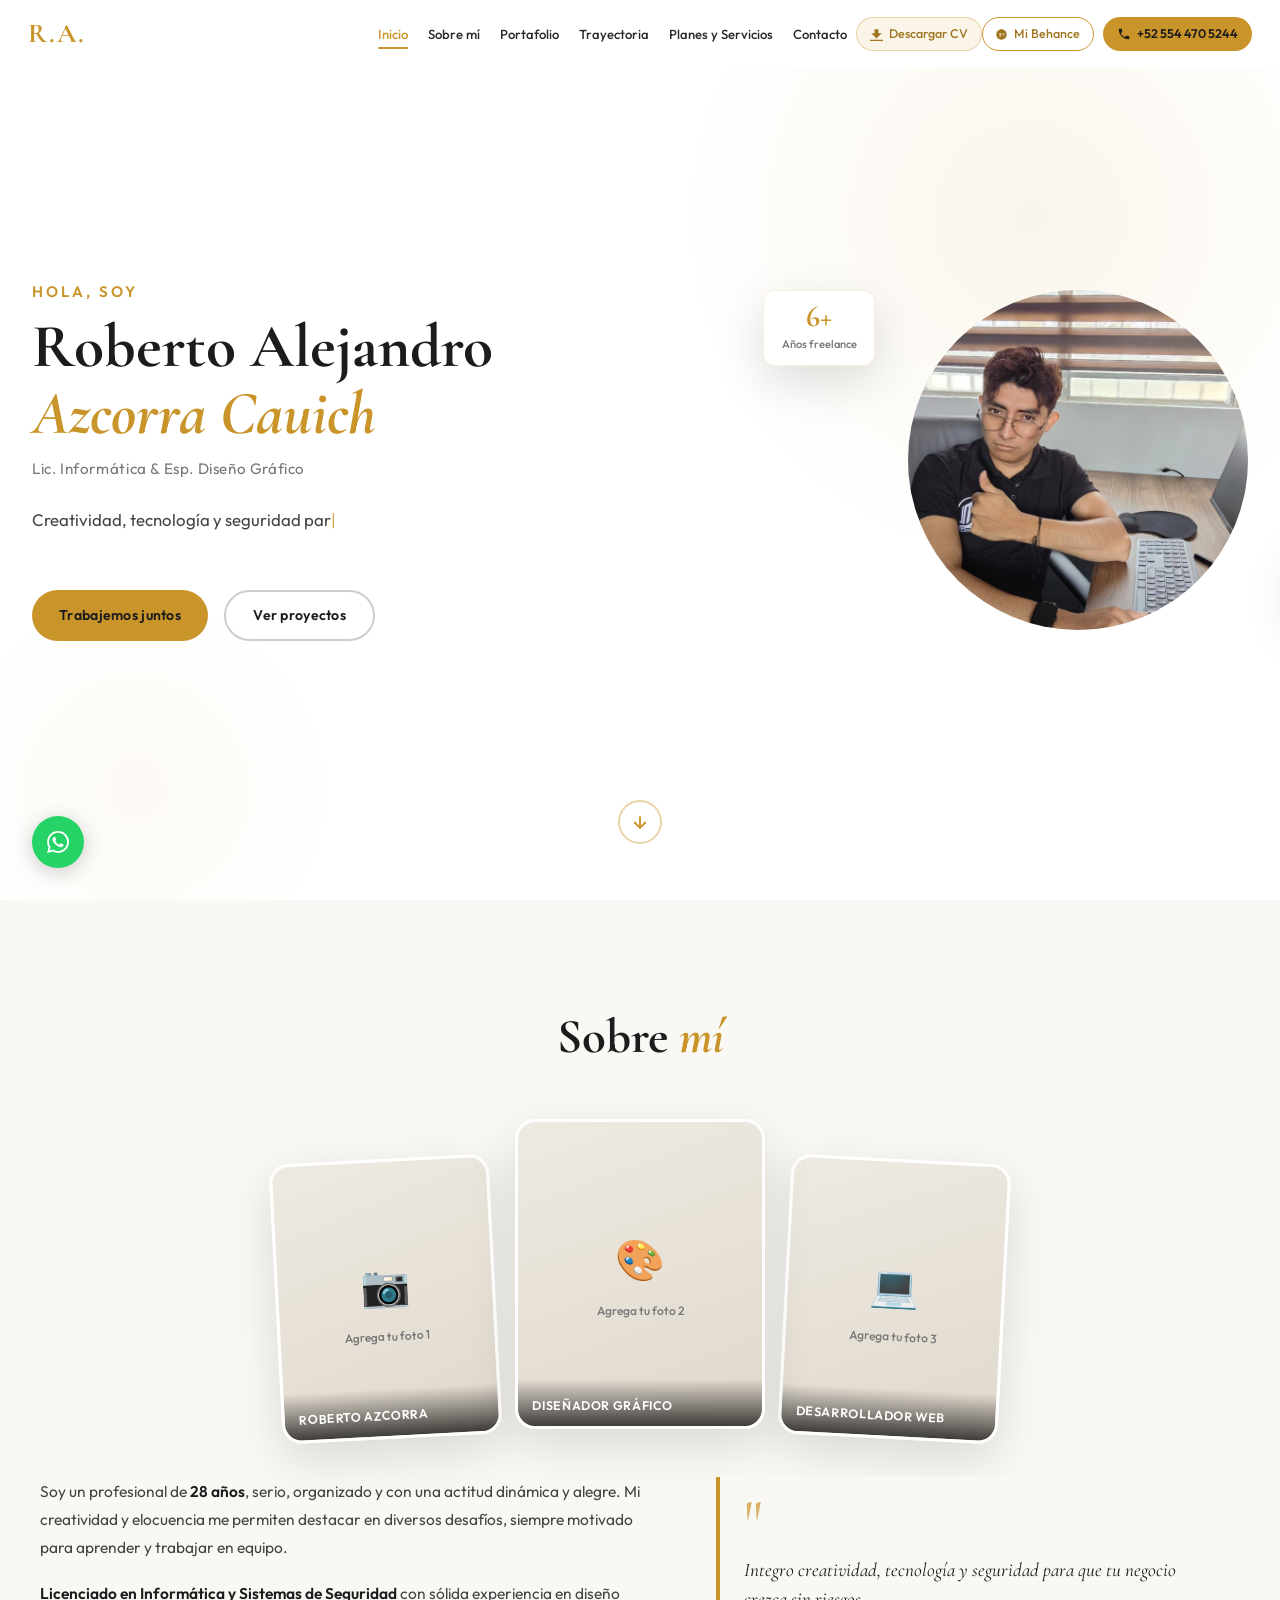
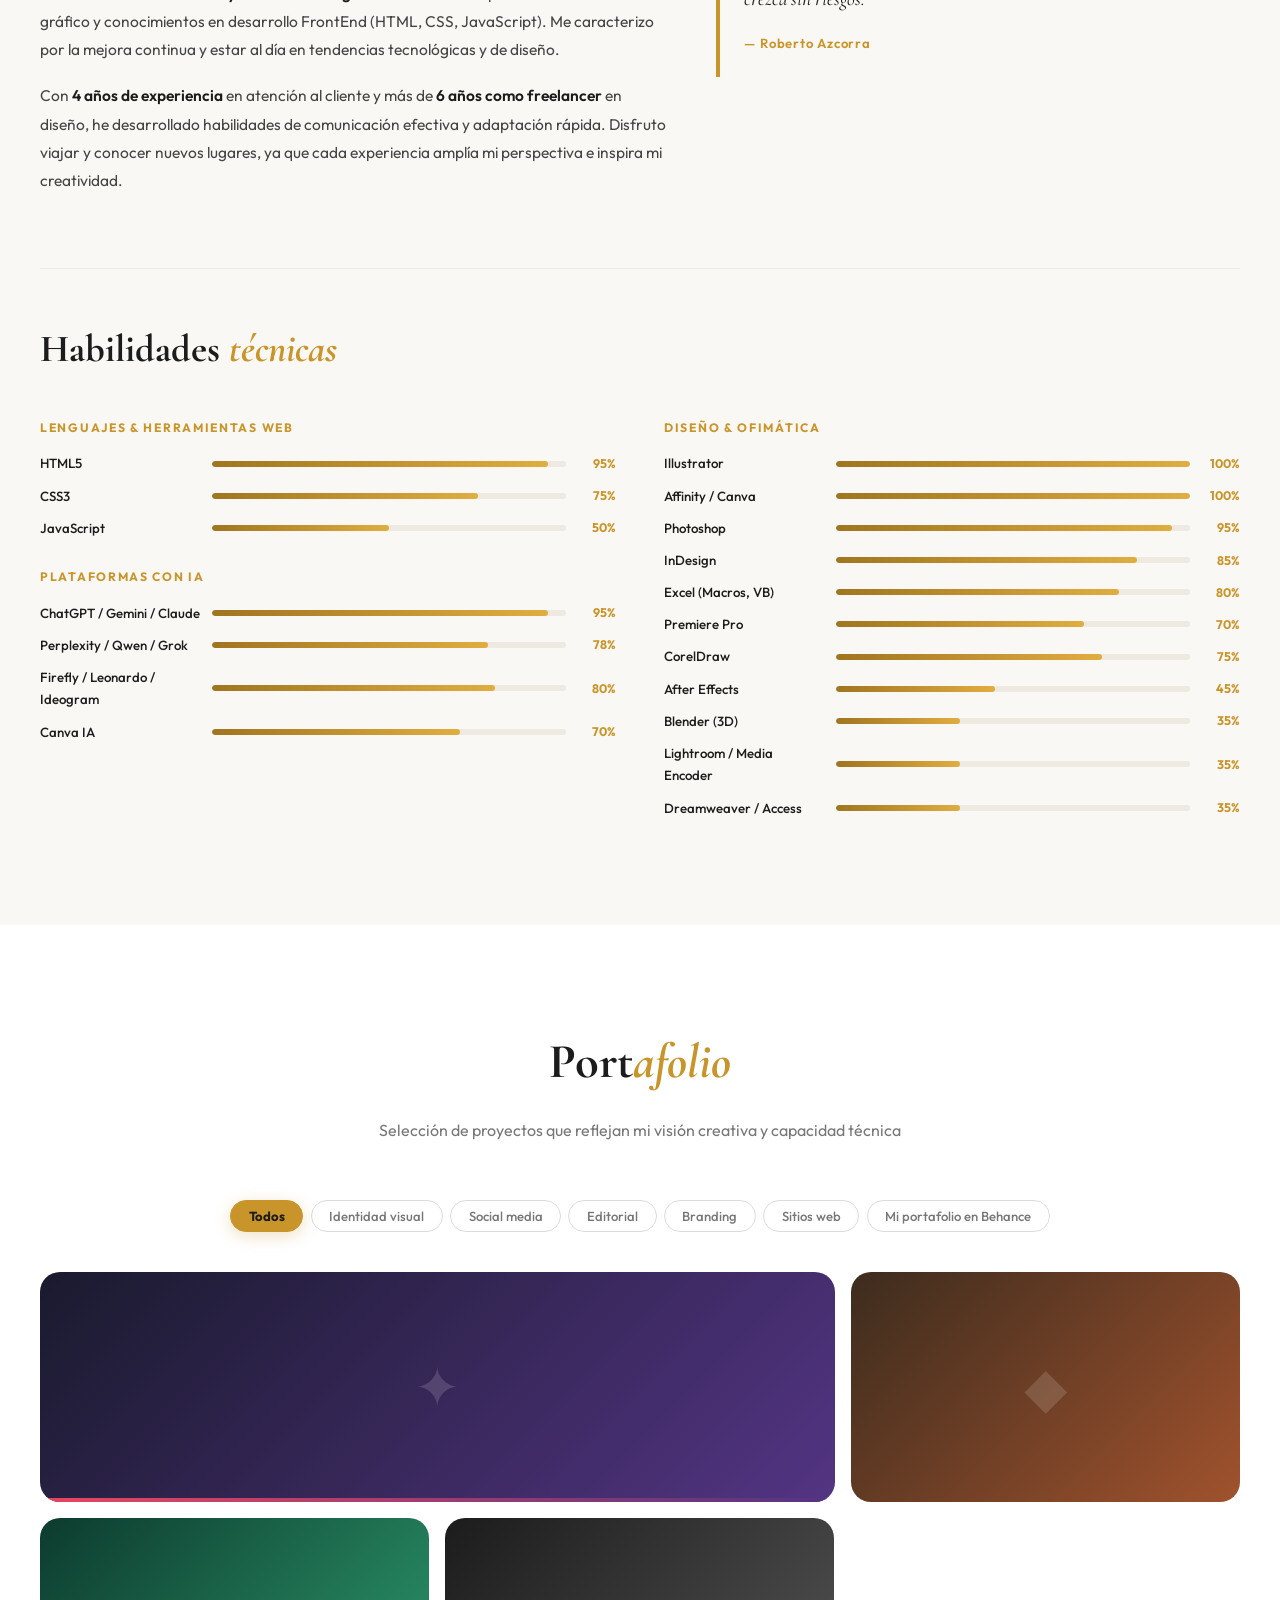
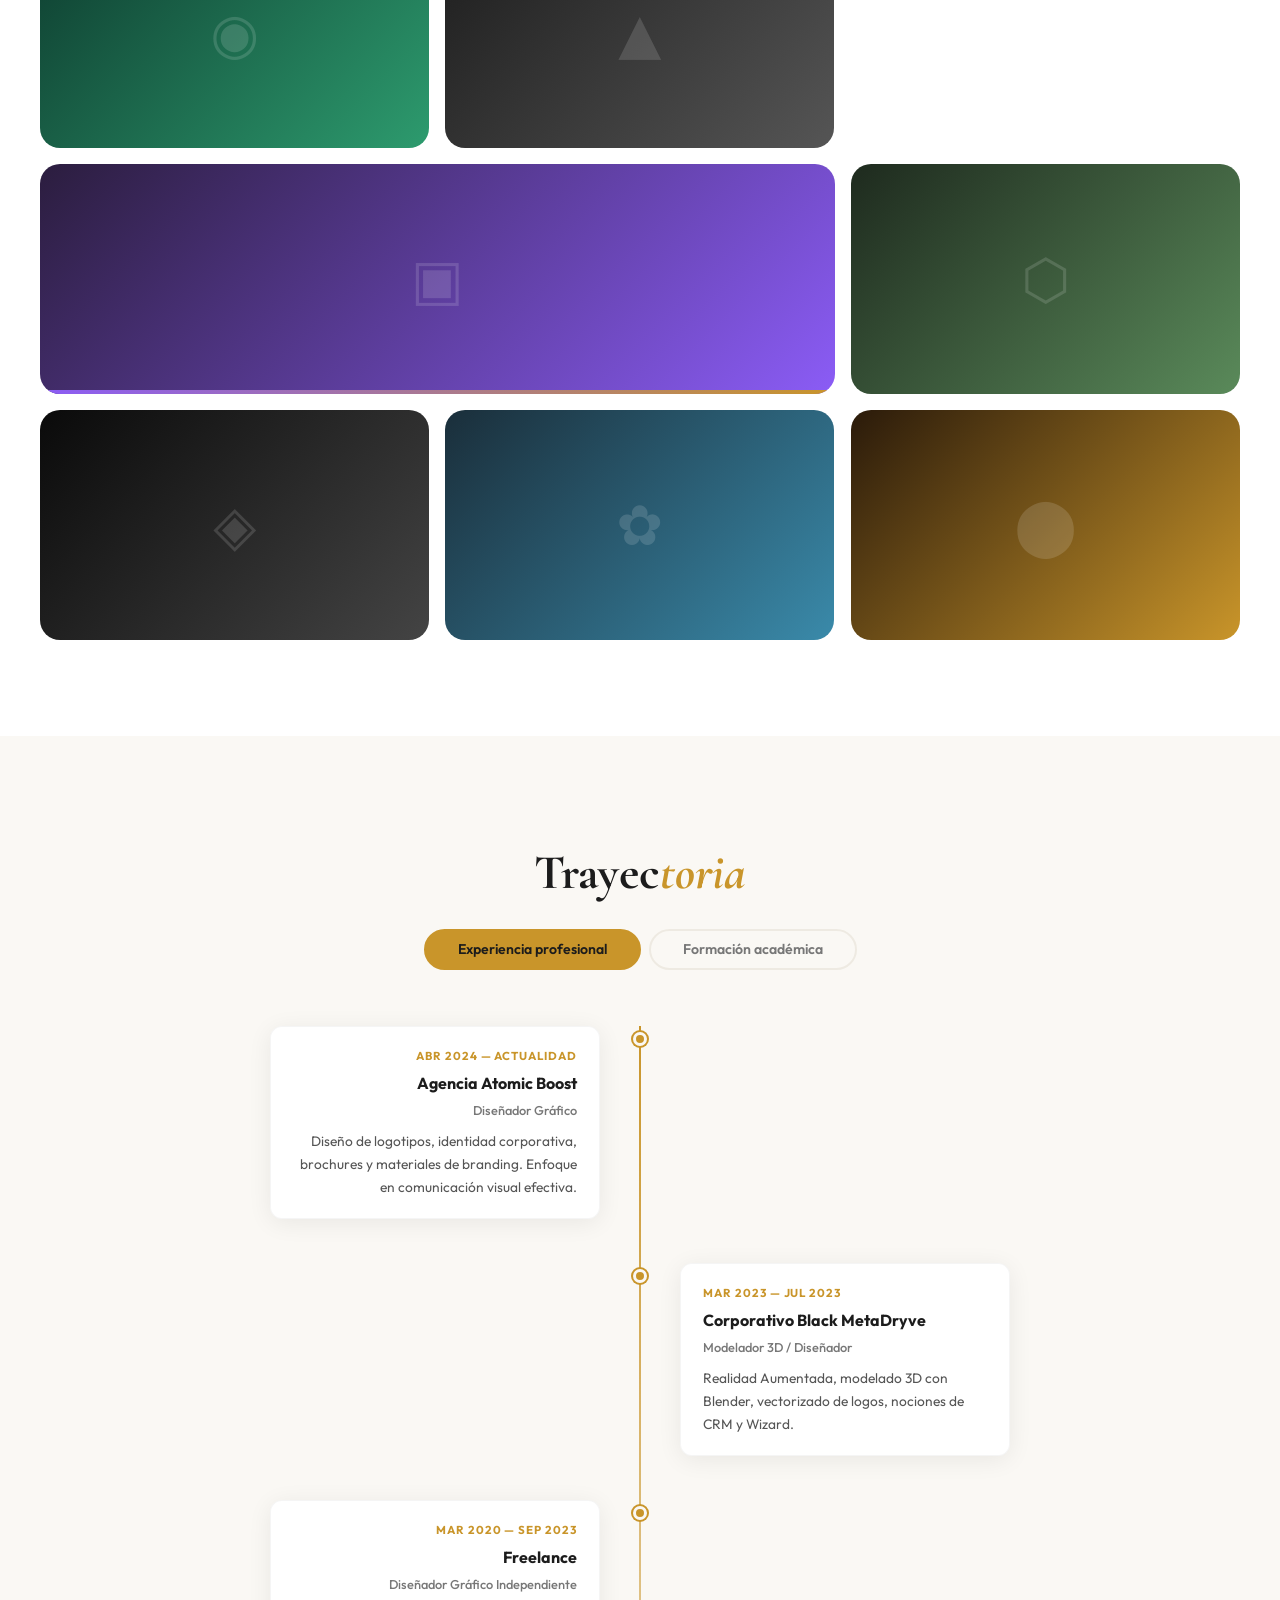
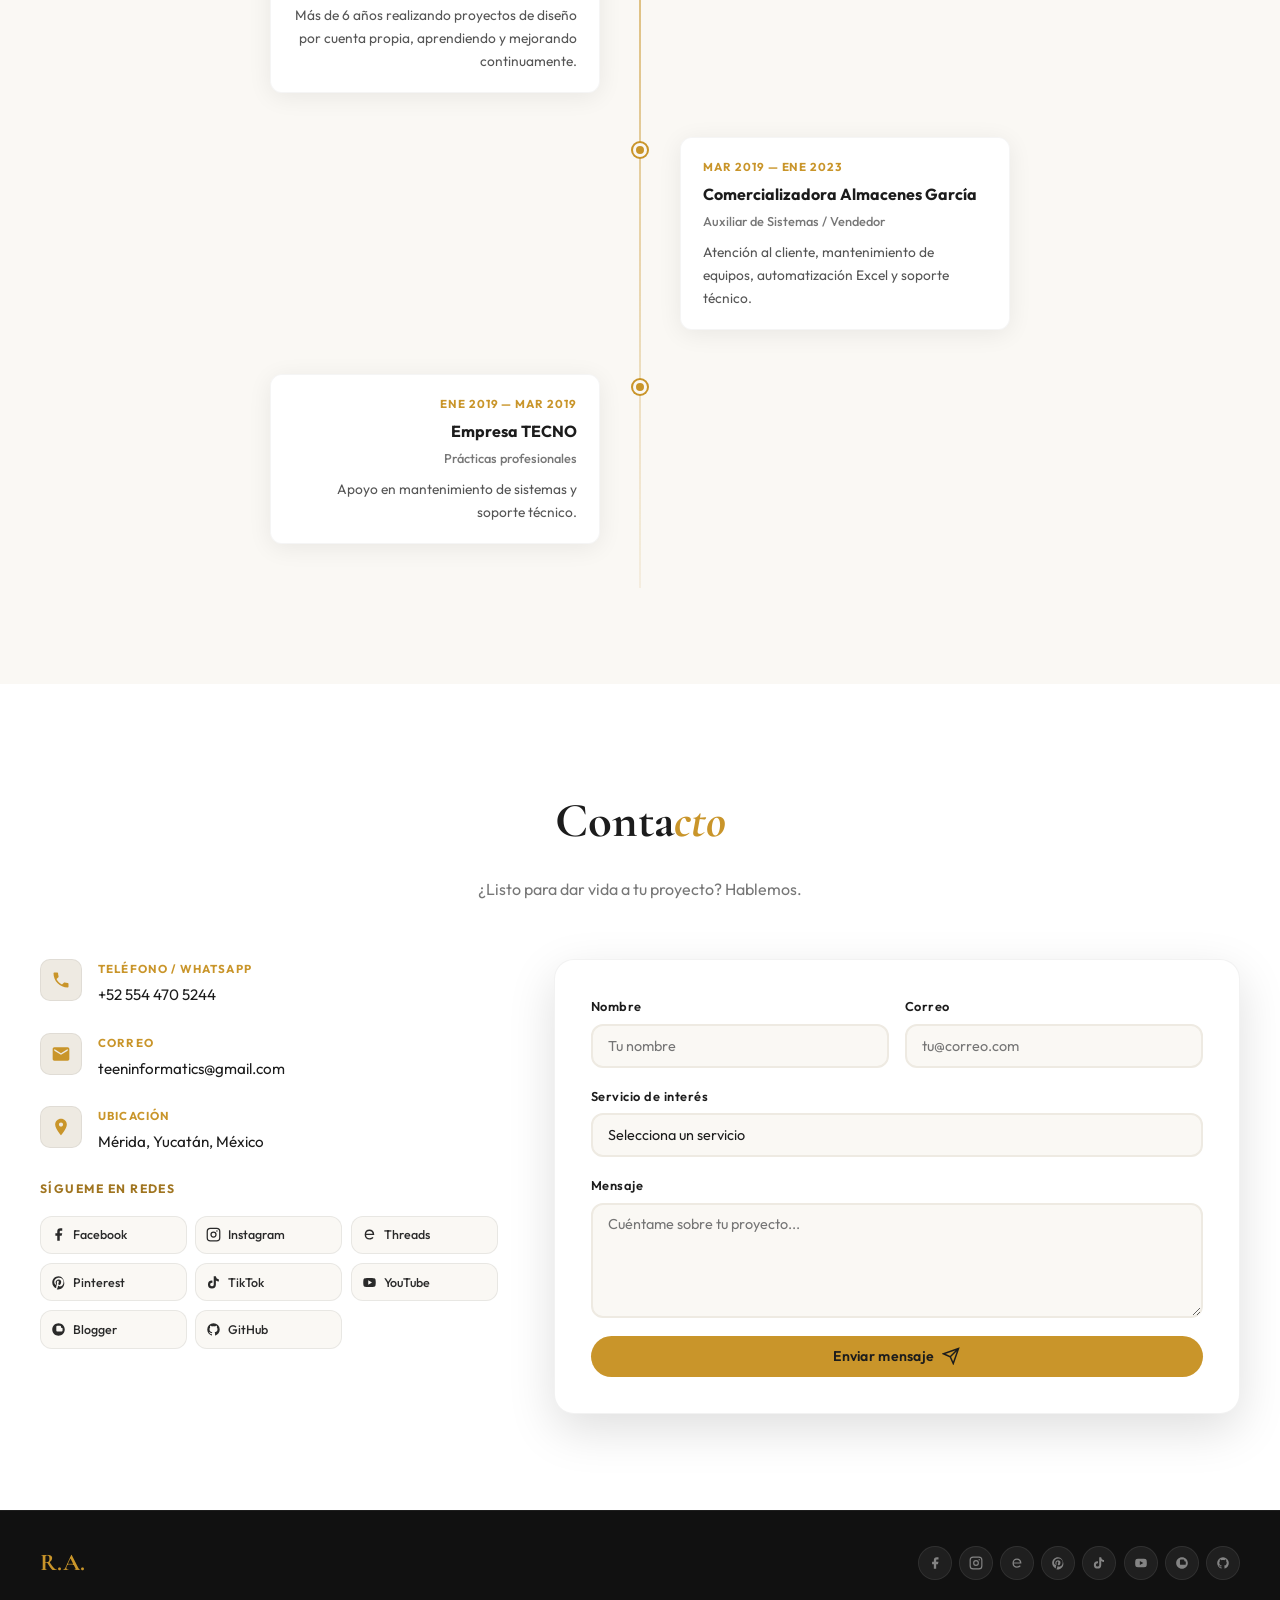
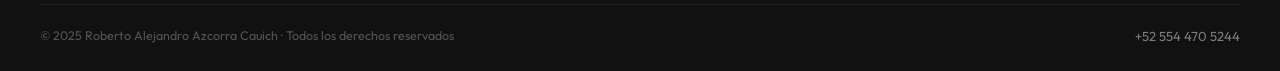
==== index.html @ dd29218a "arreglos" ====
<!DOCTYPE html>
<html lang="es">
<head>
  <meta charset="UTF-8" />
  <meta name="viewport" content="width=device-width, initial-scale=1.0" />
  <title>Roberto Azcorra — Diseño & Desarrollo</title>
  <link rel="preconnect" href="https://fonts.googleapis.com" />
  <link rel="preconnect" href="https://fonts.gstatic.com" crossorigin />
  <link href="https://fonts.googleapis.com/css2?family=Cormorant+Garamond:ital,wght@0,400;0,600;0,700;1,400&family=Outfit:wght@300;400;500;600;700&display=swap" rel="stylesheet" />
  <link rel="stylesheet" href="styles.css" />
</head>
<body>

  <!-- PRELOADER (FONDO BLANCO) -->
  <div id="preloader">
    <div class="preloader-inner">
      <span class="preloader-logo">R.A.</span>
      <p class="preloader-tagline">Diseño · Tecnología · Creatividad</p>
      <div class="preloader-bar"><div class="preloader-progress"></div></div>
    </div>
  </div>

  <!-- NAVBAR -->
  <header id="navbar">
    <div class="nav-container">
      <a href="#inicio" class="nav-logo">R.A.</a>
      <nav class="nav-menu" id="navMenu">
        <a href="#inicio" class="nav-link">Inicio</a>
        <a href="#sobre-mi" class="nav-link">Sobre mí</a>
        <a href="#portafolio" class="nav-link">Portafolio</a>
        <a href="#trayectoria" class="nav-link">Trayectoria</a>
        <a href="servicios.html" class="nav-link">Planes y Servicios</a>
        <a href="#contacto" class="nav-link">Contacto</a>
        <a href="cv.pdf" download class="nav-link nav-cv">
          <svg viewBox="0 0 20 20" fill="currentColor" width="13" height="13"><path d="M13 8V2H7v6H2l8 8 8-8h-5zM0 18h20v2H0v-2z"/></svg>
          Descargar CV
        </a>
        <a href="#" target="_blank" class="nav-link nav-behance-outline">
          <svg viewBox="0 0 20 20" fill="currentColor" width="13" height="13"><path d="M10 2c-4.42 0-8 3.58-8 8s3.58 8 8 8 8-3.58 8-8-3.58-8-8-8zm1.5 6h3v1h-3V8zm0 2h3v1h-3v-1zm-4.5-2h2v3h-2V8zm0 4h2v1h-2v-1zm-1-4h-2v1h2v-1zm0 3h-2v1h2v-1z"/></svg>
          Mi Behance
        </a>
        <div class="nav-socials-mobile">
          <a href="https://www.facebook.com/TeenInformaticsCode?locale=es_LA" target="_blank" aria-label="Facebook" class="nsm-icon">
            <svg viewBox="0 0 24 24" fill="currentColor"><path d="M18 2h-3a5 5 0 00-5 5v3H7v4h3v8h4v-8h3l1-4h-4V7a1 1 0 011-1h3z"/></svg>
          </a>
          <a href="https://www.instagram.com/teen_informatics/" target="_blank" aria-label="Instagram" class="nsm-icon">
            <svg viewBox="0 0 24 24" fill="none" stroke="currentColor" stroke-width="2" stroke-linecap="round" stroke-linejoin="round"><rect x="2" y="2" width="20" height="20" rx="5"/><circle cx="12" cy="12" r="4"/><circle cx="17.5" cy="6.5" r="1.2" fill="currentColor" stroke="none"/></svg>
          </a>
          <a href="https://www.threads.com/@alejandro.urahara" target="_blank" aria-label="Threads" class="nsm-icon">
            <svg viewBox="0 0 24 24" fill="currentColor"><path d="M19.59 12.03c-.12-5.22-3.43-7.84-7.67-7.84-4.41 0-7.67 2.96-7.67 8.06s3.19 7.75 7.67 7.75c2.94 0 5.25-1.06 6.47-2.93l-1.8-1.04c-.82 1.17-2.38 1.91-4.63 1.91-3.15 0-5.24-1.88-5.35-5.27h12.96c.01-.21.02-.43.02-.64zm-13-1.06c.21-2.97 1.98-4.72 5.29-4.72 2.88 0 4.83 1.47 5.18 4.72H6.59z"/></svg>
          </a>
          <a href="https://github.com/portafolio-Az" target="_blank" aria-label="GitHub" class="nsm-icon">
            <svg viewBox="0 0 24 24" fill="currentColor"><path d="M12 2A10 10 0 002 12c0 4.42 2.87 8.17 6.84 9.5.5.08.66-.23.66-.5v-1.69c-2.77.6-3.36-1.34-3.36-1.34-.46-1.16-1.11-1.47-1.11-1.47-.91-.62.07-.6.07-.6 1 .07 1.53 1.03 1.53 1.03.87 1.52 2.34 1.07 2.91.83.09-.65.35-1.09.63-1.34-2.22-.25-4.55-1.11-4.55-4.92 0-1.11.38-2 1.03-2.71-.1-.25-.45-1.29.1-2.64 0 0 .84-.27 2.75 1.02.79-.22 1.65-.33 2.5-.33.85 0 1.71.11 2.5.33 1.91-1.29 2.75-1.02 2.75-1.02.55 1.35.2 2.39.1 2.64.65.71 1.03 1.6 1.03 2.71 0 3.82-2.34 4.66-4.57 4.91.36.31.69.92.69 1.85V21c0 .27.16.59.67.5C19.14 20.16 22 16.42 22 12A10 10 0 0012 2z"/></svg>
          </a>
          <a href="https://www.youtube.com/@TeenInformatics-j7c" target="_blank" aria-label="YouTube" class="nsm-icon">
            <svg viewBox="0 0 24 24" fill="currentColor"><path d="M21.58 7.19a2.76 2.76 0 00-1.94-1.96C17.88 4.75 12 4.75 12 4.75s-5.88 0-7.64.48A2.76 2.76 0 002.42 7.19 28.9 28.9 0 002 12a28.9 28.9 0 00.42 4.81 2.76 2.76 0 001.94 1.96C6.12 19.25 12 19.25 12 19.25s5.88 0 7.64-.48a2.76 2.76 0 001.94-1.95A28.9 28.9 0 0022 12a28.9 28.9 0 00-.42-4.81zM10 15.5v-7l6 3.5-6 3.5z"/></svg>
          </a>
        </div>
      </nav>
      <a href="tel:+525544705244" class="nav-phone">
        <svg viewBox="0 0 24 24" fill="currentColor" width="14" height="14"><path d="M6.6 10.8c1.4 2.8 3.8 5.1 6.6 6.6l2.2-2.2c.3-.3.7-.4 1-.2 1.1.4 2.3.6 3.6.6.6 0 1 .4 1 1V20c0 .6-.4 1-1 1-9.4 0-17-7.6-17-17 0-.6.4-1 1-1h3.5c.6 0 1 .4 1 1 0 1.3.2 2.5.6 3.6.1.3 0 .7-.2 1L6.6 10.8z"/></svg>
        +52 554 470 5244
      </a>
      <button class="hamburger" id="hamburger" aria-label="Menú">
        <span></span><span></span><span></span>
      </button>
    </div>
  </header>

  <!-- HERO — FONDO BLANCO -->
  <section id="inicio" class="hero">
    <div class="hero-blob hero-blob-1"></div>
    <div class="hero-blob hero-blob-2"></div>
    <div class="hero-content">
      <div class="hero-text">
        <p class="hero-greeting reveal-up">Hola, soy</p>
        <h1 class="hero-name reveal-up">
          Roberto Alejandro<br>
          <span class="hero-name-accent">Azcorra Cauich</span>
        </h1>
        <p class="hero-title reveal-up">Lic. Informática &amp; Esp. Diseño Gráfico</p>
        <p class="hero-typewriter reveal-up">
          <span id="typewriter"></span><span class="cursor">|</span>
        </p>
        <div class="hero-cta reveal-up">
          <a href="#contacto" class="btn btn-primary">Trabajemos juntos</a>
          <a href="#portafolio" class="btn btn-outline-dark">Ver proyectos</a>
        </div>
      </div>

      <div class="hero-image reveal-right">
        <div class="hero-ring-outer">
          <div class="hero-photo-placeholder">
  <img src="Assets/alex00.jpg" alt="Roberto Azcorra">
</div>
          </div>
        </div>
        <div class="hero-stat hero-stat-1">
          <span class="stat-number">6+</span>
          <span class="stat-label">Años freelance</span>
        </div>
        <div class="hero-stat hero-stat-2">
          <span class="stat-number">100+</span>
          <span class="stat-label">Proyectos</span>
        </div>
      </div>
    </div>
    <a href="#sobre-mi" class="hero-scroll-btn" aria-label="Bajar">
      <svg viewBox="0 0 24 24" fill="none" stroke="currentColor" stroke-width="2.2"><path d="M12 5v14M5 12l7 7 7-7"/></svg>
    </a>
  </section>

  <!-- SOBRE MÍ -->
  <section id="sobre-mi" class="section">
    <div class="container">
      <h2 class="section-title reveal-up">Sobre <span class="accent">mí</span></h2>

      <div class="about-photos-row reveal-up">
        <div class="aph-card aph-card-1">
          <div class="aph-placeholder"><span>📷</span><p>Agrega tu foto 1</p></div>
          <div class="aph-label">Roberto Azcorra</div>
        </div>
        <div class="aph-card aph-card-2">
          <div class="aph-placeholder"><span>🎨</span><p>Agrega tu foto 2</p></div>
          <div class="aph-label">Diseñador Gráfico</div>
        </div>
        <div class="aph-card aph-card-3">
          <div class="aph-placeholder"><span>💻</span><p>Agrega tu foto 3</p></div>
          <div class="aph-label">Desarrollador Web</div>
        </div>
      </div>

      <div class="about-bio-row">
        <div class="about-bio-text reveal-left">
          <p>Soy un profesional de <strong>28 años</strong>, serio, organizado y con una actitud dinámica y alegre. Mi creatividad y elocuencia me permiten destacar en diversos desafíos, siempre motivado para aprender y trabajar en equipo.</p>
          <p><strong>Licenciado en Informática y Sistemas de Seguridad</strong> con sólida experiencia en diseño gráfico y conocimientos en desarrollo FrontEnd (HTML, CSS, JavaScript). Me caracterizo por la mejora continua y estar al día en tendencias tecnológicas y de diseño.</p>
          <p>Con <strong>4 años de experiencia</strong> en atención al cliente y más de <strong>6 años como freelancer</strong> en diseño, he desarrollado habilidades de comunicación efectiva y adaptación rápida. Disfruto viajar y conocer nuevos lugares, ya que cada experiencia amplía mi perspectiva e inspira mi creatividad.</p>
        </div>
        <blockquote class="about-quote reveal-right">
          <div class="quote-mark">"</div>
          <p>Integro creatividad, tecnología y seguridad para que tu negocio crezca sin riesgos.</p>
          <cite>— Roberto Azcorra</cite>
        </blockquote>
      </div>

      <div class="skills-section">
        <h3 class="skills-main-title reveal-up">Habilidades <span class="accent">técnicas</span></h3>
        <div class="skills-columns">
          <div class="skills-col reveal-left">
            <p class="skills-group-label">Lenguajes &amp; Herramientas Web</p>
            <div class="skill-item"><span>HTML5</span><div class="skill-bar"><div class="skill-fill" data-width="95"></div></div><span>95%</span></div>
            <div class="skill-item"><span>CSS3</span><div class="skill-bar"><div class="skill-fill" data-width="75"></div></div><span>75%</span></div>
            <div class="skill-item"><span>JavaScript</span><div class="skill-bar"><div class="skill-fill" data-width="50"></div></div><span>50%</span></div>

            <p class="skills-group-label" style="margin-top:1.75rem">Plataformas con IA</p>
            <div class="skill-item"><span>ChatGPT / Gemini / Claude</span><div class="skill-bar"><div class="skill-fill" data-width="95"></div></div><span>95%</span></div>
            <div class="skill-item"><span>Perplexity / Qwen / Grok</span><div class="skill-bar"><div class="skill-fill" data-width="78"></div></div><span>78%</span></div>
            <div class="skill-item"><span>Firefly / Leonardo / Ideogram</span><div class="skill-bar"><div class="skill-fill" data-width="80"></div></div><span>80%</span></div>
            <div class="skill-item"><span>Canva IA</span><div class="skill-bar"><div class="skill-fill" data-width="70"></div></div><span>70%</span></div>
          </div>

          <div class="skills-col reveal-right">
            <p class="skills-group-label">Diseño &amp; Ofimática</p>
            <div class="skill-item"><span>Illustrator</span><div class="skill-bar"><div class="skill-fill" data-width="100"></div></div><span>100%</span></div>
            <div class="skill-item"><span>Affinity / Canva</span><div class="skill-bar"><div class="skill-fill" data-width="100"></div></div><span>100%</span></div>
            <div class="skill-item"><span>Photoshop</span><div class="skill-bar"><div class="skill-fill" data-width="95"></div></div><span>95%</span></div>
            <div class="skill-item"><span>InDesign</span><div class="skill-bar"><div class="skill-fill" data-width="85"></div></div><span>85%</span></div>
            <div class="skill-item"><span>Excel (Macros, VB)</span><div class="skill-bar"><div class="skill-fill" data-width="80"></div></div><span>80%</span></div>
            <div class="skill-item"><span>Premiere Pro</span><div class="skill-bar"><div class="skill-fill" data-width="70"></div></div><span>70%</span></div>
            <div class="skill-item"><span>CorelDraw</span><div class="skill-bar"><div class="skill-fill" data-width="75"></div></div><span>75%</span></div>
            <div class="skill-item"><span>After Effects</span><div class="skill-bar"><div class="skill-fill" data-width="45"></div></div><span>45%</span></div>
            <div class="skill-item"><span>Blender (3D)</span><div class="skill-bar"><div class="skill-fill" data-width="35"></div></div><span>35%</span></div>
            <div class="skill-item"><span>Lightroom / Media Encoder</span><div class="skill-bar"><div class="skill-fill" data-width="35"></div></div><span>35%</span></div>
            <div class="skill-item"><span>Dreamweaver / Access</span><div class="skill-bar"><div class="skill-fill" data-width="35"></div></div><span>35%</span></div>
          </div>
        </div>
      </div>
    </div>
  </section>

  <!-- PORTAFOLIO -->
  <section id="portafolio" class="section section-dark">
    <div class="container">
      <h2 class="section-title reveal-up">Port<span class="accent">afolio</span></h2>
      <p class="section-subtitle reveal-up">Selección de proyectos que reflejan mi visión creativa y capacidad técnica</p>

      <div class="portfolio-filters reveal-up">
        <button class="filter-btn active" data-filter="all">Todos</button>
        <button class="filter-btn" data-filter="identidad">Identidad visual</button>
        <button class="filter-btn" data-filter="social">Social media</button>
        <button class="filter-btn" data-filter="editorial">Editorial</button>
        <button class="filter-btn" data-filter="branding">Branding</button>
        <button class="filter-btn" data-filter="web">Sitios web</button>
        <button class="filter-btn" data-filter="behance">Mi portafolio en Behance</button>
      </div>

      <div class="portfolio-grid" id="portfolioGrid">
        <!-- Proyecto 1 -->
        <div class="pf-item pf-wide" data-category="identidad"
          data-title="Identidad Corporativa Nexus"
          data-cat="Identidad Visual"
          data-desc="Desarrollo completo de identidad visual para empresa tecnológica: logotipo, paleta de color, tipografía y manual de marca."
          data-images='["linear-gradient(135deg,#1a1a2e 0%,#16213e 100%)","linear-gradient(135deg,#0f3460 0%,#533483 100%)","linear-gradient(135deg,#e94560 0%,#533483 100%)","linear-gradient(135deg,#16213e 0%,#e94560 100%)","linear-gradient(135deg,#0f3460 0%,#1a1a2e 100%)"]'>
          <div class="pf-thumb" style="background:linear-gradient(135deg,#1a1a2e,#533483)">
            <div class="pf-glyph">✦</div>
            <div class="pf-thumb-accent" style="background:linear-gradient(90deg,#e94560,#533483)"></div>
          </div>
          <div class="pf-overlay">
            <span class="pf-cat-tag">Identidad visual</span>
            <h3>Nexus Corp</h3>
            <p>Branding &amp; Manual de marca</p>
            <button class="pf-open" aria-label="Ver galería">Ver proyecto</button>
          </div>
        </div>

        <!-- Proyecto 2 -->
        <div class="pf-item" data-category="branding"
          data-title="Branding Café Origen"
          data-cat="Branding"
          data-desc="Branding completo para cafetería artesanal: logotipo, empaque, señalética y material de punto de venta con estética warm y orgánica."
          data-images='["linear-gradient(135deg,#3d2c1e,#6b4226)","linear-gradient(135deg,#6b4226,#a0522d)","linear-gradient(135deg,#a0522d,#cd853f)","linear-gradient(135deg,#3d2c1e,#8b6347)","linear-gradient(135deg,#5c3d2e,#c9952a)"]'>
          <div class="pf-thumb" style="background:linear-gradient(135deg,#3d2c1e,#a0522d)">
            <div class="pf-glyph">◆</div>
          </div>
          <div class="pf-overlay">
            <span class="pf-cat-tag">Branding</span>
            <h3>Café Origen</h3>
            <p>Identidad &amp; Empaque</p>
            <button class="pf-open" aria-label="Ver galería">Ver proyecto</button>
          </div>
        </div>

        <!-- Proyecto 3 -->
        <div class="pf-item" data-category="social"
          data-title="Social Media — FitLife"
          data-cat="Social Media"
          data-desc="Pack de 30 plantillas para redes sociales (Instagram, Facebook, TikTok) con coherencia visual y alto engagement para marca fitness."
          data-images='["linear-gradient(135deg,#0d3b2e,#1a6b4a)","linear-gradient(135deg,#1a6b4a,#2d9b6e)","linear-gradient(135deg,#2d9b6e,#c9952a)","linear-gradient(135deg,#0d3b2e,#2d5a40)","linear-gradient(135deg,#1a5c3e,#3db878)"]'>
          <div class="pf-thumb" style="background:linear-gradient(135deg,#0d3b2e,#2d9b6e)">
            <div class="pf-glyph">◉</div>
          </div>
          <div class="pf-overlay">
            <span class="pf-cat-tag">Social media</span>
            <h3>FitLife Social</h3>
            <p>Pack RRSS</p>
            <button class="pf-open" aria-label="Ver galería">Ver proyecto</button>
          </div>
        </div>

        <!-- Proyecto 4 -->
        <div class="pf-item" data-category="web"
          data-title="Landing Page — Atomic Boost"
          data-cat="Sitio Web"
          data-desc="Landing page para agencia de marketing digital. HTML5, CSS3 y JavaScript. Diseño responsivo y optimizado para conversión."
          data-images='["linear-gradient(135deg,#1c1c1c,#444)","linear-gradient(135deg,#333,#666)","linear-gradient(135deg,#444,#c9952a)","linear-gradient(135deg,#1c1c1c,#2a2a2a)","linear-gradient(135deg,#222,#888)"]'>
          <div class="pf-thumb" style="background:linear-gradient(135deg,#1c1c1c,#555)">
            <div class="pf-glyph">▲</div>
          </div>
          <div class="pf-overlay">
            <span class="pf-cat-tag">Sitio web</span>
            <h3>Atomic Boost</h3>
            <p>Landing Page</p>
            <button class="pf-open" aria-label="Ver galería">Ver proyecto</button>
          </div>
        </div>

        <!-- Proyecto 5 -->
        <div class="pf-item pf-wide" data-category="editorial"
          data-title="Revista Anual — Tech Summit 2024"
          data-cat="Editorial"
          data-desc="Diseño editorial para revista corporativa de 48 páginas: diagramación, tipografía, tratamiento de imágenes e infografías."
          data-images='["linear-gradient(135deg,#2b1d3e,#5c3080)","linear-gradient(135deg,#5c3080,#8b5cf6)","linear-gradient(135deg,#8b5cf6,#c9952a)","linear-gradient(135deg,#2b1d3e,#6d28d9)","linear-gradient(135deg,#3d1f6e,#9333ea)"]'>
          <div class="pf-thumb" style="background:linear-gradient(135deg,#2b1d3e,#8b5cf6)">
            <div class="pf-glyph">▣</div>
            <div class="pf-thumb-accent" style="background:linear-gradient(90deg,#8b5cf6,#c9952a)"></div>
          </div>
          <div class="pf-overlay">
            <span class="pf-cat-tag">Editorial</span>
            <h3>Tech Summit</h3>
            <p>Revista 48 páginas</p>
            <button class="pf-open" aria-label="Ver galería">Ver proyecto</button>
          </div>
        </div>

        <!-- Proyecto 6 -->
        <div class="pf-item" data-category="identidad"
          data-title="Logo &amp; Manual — Arq. Monterroso"
          data-cat="Identidad Visual"
          data-desc="Logotipo minimalista y manual de identidad para despacho de arquitectura. Estética limpia, elegante y atemporal."
          data-images='["linear-gradient(135deg,#1e2a1e,#3a5a3a)","linear-gradient(135deg,#3a5a3a,#5a8a5a)","linear-gradient(135deg,#2a4a2a,#c9952a)","linear-gradient(135deg,#1e2a1e,#4a7a4a)","linear-gradient(135deg,#243a24,#6aaa6a)"]'>
          <div class="pf-thumb" style="background:linear-gradient(135deg,#1e2a1e,#5a8a5a)">
            <div class="pf-glyph">⬡</div>
          </div>
          <div class="pf-overlay">
            <span class="pf-cat-tag">Identidad visual</span>
            <h3>Arq. Monterroso</h3>
            <p>Logo &amp; Manual</p>
            <button class="pf-open" aria-label="Ver galería">Ver proyecto</button>
          </div>
        </div>

        <!-- Proyecto 7 -->
        <div class="pf-item" data-category="branding"
          data-title="Black MetaDryve — Branding 3D"
          data-cat="Branding 3D"
          data-desc="Modelado 3D, vectorizado de logos, realidad aumentada e identidad visual para corporativo automotriz de lujo."
          data-images='["linear-gradient(135deg,#0a0a0a,#2a2a2a)","linear-gradient(135deg,#111,#444)","linear-gradient(135deg,#222,#c9952a)","linear-gradient(135deg,#0a0a0a,#333)","linear-gradient(135deg,#1a1a1a,#666)"]'>
          <div class="pf-thumb" style="background:linear-gradient(135deg,#0a0a0a,#444)">
            <div class="pf-glyph">◈</div>
          </div>
          <div class="pf-overlay">
            <span class="pf-cat-tag">Branding 3D</span>
            <h3>Black MetaDryve</h3>
            <p>Identidad &amp; 3D</p>
            <button class="pf-open" aria-label="Ver galería">Ver proyecto</button>
          </div>
        </div>

        <!-- Proyecto 8 -->
        <div class="pf-item" data-category="social"
          data-title="Campaña Digital — Clínica Bienestar"
          data-cat="Social Media"
          data-desc="Estrategia visual para clínica médica: posts, historias, carruseles y banners publicitarios para Meta Ads."
          data-images='["linear-gradient(135deg,#1a2e3a,#2a5a7a)","linear-gradient(135deg,#2a5a7a,#3a8aaa)","linear-gradient(135deg,#3a8aaa,#c9952a)","linear-gradient(135deg,#1a2e3a,#4a7a9a)","linear-gradient(135deg,#223a4a,#5a9aba)"]'>
          <div class="pf-thumb" style="background:linear-gradient(135deg,#1a2e3a,#3a8aaa)">
            <div class="pf-glyph">✿</div>
          </div>
          <div class="pf-overlay">
            <span class="pf-cat-tag">Social media</span>
            <h3>Clínica Bienestar</h3>
            <p>Campaña digital</p>
            <button class="pf-open" aria-label="Ver galería">Ver proyecto</button>
          </div>
        </div>

        <!-- Proyecto 9 -->
        <div class="pf-item" data-category="web"
          data-title="Portafolio Web Personal"
          data-cat="Sitio Web"
          data-desc="Diseño y desarrollo de portafolio web personal: HTML5, CSS3 animado, JavaScript con efectos scroll, 100% responsivo."
          data-images='["linear-gradient(135deg,#2a1a0a,#c9952a)","linear-gradient(135deg,#c9952a,#e0ad40)","linear-gradient(135deg,#e0ad40,#1c1c1c)","linear-gradient(135deg,#3d2a0a,#a07520)","linear-gradient(135deg,#2a1a0a,#d4a62a)"]'>
          <div class="pf-thumb" style="background:linear-gradient(135deg,#2a1a0a,#c9952a)">
            <div class="pf-glyph">⬤</div>
          </div>
          <div class="pf-overlay">
            <span class="pf-cat-tag">Sitio web</span>
            <h3>Portfolio Web</h3>
            <p>HTML5 / CSS3 / JS</p>
            <button class="pf-open" aria-label="Ver galería">Ver proyecto</button>
          </div>
        </div>
      </div>
    </div>
  </section>

  <!-- TRAYECTORIA -->
  <section id="trayectoria" class="section">
    <div class="container">
      <h2 class="section-title reveal-up">Trayec<span class="accent">toria</span></h2>
      <div class="timeline-tabs reveal-up">
        <button class="tab-btn active" data-tab="experiencia">Experiencia profesional</button>
        <button class="tab-btn" data-tab="formacion">Formación académica</button>
      </div>

      <div class="timeline" id="tab-experiencia">
        <div class="timeline-item reveal-left">
          <div class="timeline-dot"></div>
          <div class="timeline-content">
            <span class="timeline-date">Abr 2024 — Actualidad</span>
            <h3>Agencia Atomic Boost</h3>
            <p class="timeline-role">Diseñador Gráfico</p>
            <p>Diseño de logotipos, identidad corporativa, brochures y materiales de branding. Enfoque en comunicación visual efectiva.</p>
          </div>
        </div>
        <div class="timeline-item reveal-right">
          <div class="timeline-dot"></div>
          <div class="timeline-content">
            <span class="timeline-date">Mar 2023 — Jul 2023</span>
            <h3>Corporativo Black MetaDryve</h3>
            <p class="timeline-role">Modelador 3D / Diseñador</p>
            <p>Realidad Aumentada, modelado 3D con Blender, vectorizado de logos, nociones de CRM y Wizard.</p>
          </div>
        </div>
        <div class="timeline-item reveal-left">
          <div class="timeline-dot"></div>
          <div class="timeline-content">
            <span class="timeline-date">Mar 2020 — Sep 2023</span>
            <h3>Freelance</h3>
            <p class="timeline-role">Diseñador Gráfico Independiente</p>
            <p>Más de 6 años realizando proyectos de diseño por cuenta propia, aprendiendo y mejorando continuamente.</p>
          </div>
        </div>
        <div class="timeline-item reveal-right">
          <div class="timeline-dot"></div>
          <div class="timeline-content">
            <span class="timeline-date">Mar 2019 — Ene 2023</span>
            <h3>Comercializadora Almacenes García</h3>
            <p class="timeline-role">Auxiliar de Sistemas / Vendedor</p>
            <p>Atención al cliente, mantenimiento de equipos, automatización Excel y soporte técnico.</p>
          </div>
        </div>
        <div class="timeline-item reveal-left">
          <div class="timeline-dot"></div>
          <div class="timeline-content">
            <span class="timeline-date">Ene 2019 — Mar 2019</span>
            <h3>Empresa TECNO</h3>
            <p class="timeline-role">Prácticas profesionales</p>
            <p>Apoyo en mantenimiento de sistemas y soporte técnico.</p>
          </div>
        </div>
      </div>

      <div class="timeline hidden" id="tab-formacion">
        <div class="timeline-item reveal-left">
          <div class="timeline-dot"></div>
          <div class="timeline-content">
            <span class="timeline-date">2023 — 2024</span>
            <h3>Especialidad en Diseño Gráfico Digital</h3>
            <p class="timeline-role">Computación del Golfo · Certificado Adobe</p>
            <p>Photoshop, Illustrator, InDesign, After Effects y Premiere Pro. Proyectos de diseño digital, editorial y audiovisual.</p>
          </div>
        </div>
        <div class="timeline-item reveal-right">
          <div class="timeline-dot"></div>
          <div class="timeline-content">
            <span class="timeline-date">2022 — 2023</span>
            <h3>Desarrollo Web Completo</h3>
            <p class="timeline-role">Udemy</p>
            <p>HTML, CSS, SASS, JavaScript, PHP, POO, MVC y MySQL. Sitios web dinámicos, responsivos y conectados a bases de datos.</p>
          </div>
        </div>
        <div class="timeline-item reveal-left">
          <div class="timeline-dot"></div>
          <div class="timeline-content">
            <span class="timeline-date">2022 — 2023</span>
            <h3>Excel Básico-Intermedio (Macros, VBA)</h3>
            <p class="timeline-role">Udemy</p>
            <p>Fórmulas dinámicas: SI, BUSCARV, ÍNDICE y COINCIDIR. Programación con Visual Basic y macros.</p>
          </div>
        </div>
        <div class="timeline-item reveal-right">
          <div class="timeline-dot"></div>
          <div class="timeline-content">
            <span class="timeline-date">2018 — 2021</span>
            <h3>Lic. Informática y Sistemas de Seguridad</h3>
            <p class="timeline-role">Centro Universitario Felipe Carrillo Puerto</p>
            <p>Bases de datos MySQL y SQL Server, programación, desarrollo web, seguridad informática y virtualización.</p>
          </div>
        </div>
        <div class="timeline-item reveal-left">
          <div class="timeline-dot"></div>
          <div class="timeline-content">
            <span class="timeline-date">2015 — 2018</span>
            <h3>Preparatoria COBAY Santa Rosa</h3>
            <p class="timeline-role">Capacitación en Informática</p>
            <p>Certificado en procesadores de texto digitales y diseño gráfico con CorelDRAW.</p>
          </div>
        </div>
      </div>
    </div>
  </section>

  <!-- CONTACTO -->
  <section id="contacto" class="section section-dark">
    <div class="container">
      <h2 class="section-title reveal-up">Conta<span class="accent">cto</span></h2>
      <p class="section-subtitle reveal-up">¿Listo para dar vida a tu proyecto? Hablemos.</p>

      <div class="contact-grid">
        <div class="contact-info reveal-left">
          <div class="contact-item">
            <div class="contact-icon"><svg viewBox="0 0 24 24" fill="currentColor"><path d="M6.6 10.8c1.4 2.8 3.8 5.1 6.6 6.6l2.2-2.2c.3-.3.7-.4 1-.2 1.1.4 2.3.6 3.6.6.6 0 1 .4 1 1V20c0 .6-.4 1-1 1-9.4 0-17-7.6-17-17 0-.6.4-1 1-1h3.5c.6 0 1 .4 1 1 0 1.3.2 2.5.6 3.6.1.3 0 .7-.2 1L6.6 10.8z"/></svg></div>
            <div><p class="contact-label">Teléfono / WhatsApp</p><a href="tel:+525544705244">+52 554 470 5244</a></div>
          </div>
          <div class="contact-item">
            <div class="contact-icon"><svg viewBox="0 0 24 24" fill="currentColor"><path d="M20 4H4c-1.1 0-2 .9-2 2v12c0 1.1.9 2 2 2h16c1.1 0 2-.9 2-2V6c0-1.1-.9-2-2-2zm0 4l-8 5-8-5V6l8 5 8-5v2z"/></svg></div>
            <div><p class="contact-label">Correo</p><a href="mailto:teeninformatics@gmail.com">teeninformatics@gmail.com</a></div>
          </div>
          <div class="contact-item">
            <div class="contact-icon"><svg viewBox="0 0 24 24" fill="currentColor"><path d="M12 2C8.13 2 5 5.13 5 9c0 5.25 7 13 7 13s7-7.75 7-13c0-3.87-3.13-7-7-7zm0 9.5c-1.38 0-2.5-1.12-2.5-2.5s1.12-2.5 2.5-2.5 2.5 1.12 2.5 2.5-1.12 2.5-2.5 2.5z"/></svg></div>
            <div><p class="contact-label">Ubicación</p><span>Mérida, Yucatán, México</span></div>
          </div>

          <p class="contact-social-title">Sígueme en redes</p>
          <div class="csocials-grid">
            <a href="https://www.facebook.com/TeenInformaticsCode?locale=es_LA" target="_blank" class="csc facebook"><svg viewBox="0 0 24 24" fill="currentColor"><path d="M18 2h-3a5 5 0 00-5 5v3H7v4h3v8h4v-8h3l1-4h-4V7a1 1 0 011-1h3z"/></svg><span>Facebook</span></a>
            <a href="https://www.instagram.com/teen_informatics/" target="_blank" class="csc instagram"><svg viewBox="0 0 24 24" fill="none" stroke="currentColor" stroke-width="2" stroke-linecap="round" stroke-linejoin="round"><rect x="2" y="2" width="20" height="20" rx="5"/><circle cx="12" cy="12" r="4"/><circle cx="17.5" cy="6.5" r="1.2" fill="currentColor" stroke="none"/></svg><span>Instagram</span></a>
            <a href="https://www.threads.com/@alejandro.urahara" target="_blank" class="csc threads"><svg viewBox="0 0 24 24" fill="currentColor"><path d="M19.59 12.03c-.12-5.22-3.43-7.84-7.67-7.84-4.41 0-7.67 2.96-7.67 8.06s3.19 7.75 7.67 7.75c2.94 0 5.25-1.06 6.47-2.93l-1.8-1.04c-.82 1.17-2.38 1.91-4.63 1.91-3.15 0-5.24-1.88-5.35-5.27h12.96c.01-.21.02-.43.02-.64zm-13-1.06c.21-2.97 1.98-4.72 5.29-4.72 2.88 0 4.83 1.47 5.18 4.72H6.59z"/></svg><span>Threads</span></a>
            <a href="https://mx.pinterest.com/teeninformatics/" target="_blank" class="csc pinterest"><svg viewBox="0 0 24 24" fill="currentColor"><path d="M12 2C6.48 2 2 6.48 2 12c0 4.24 2.65 7.86 6.39 9.29-.09-.78-.17-1.98.04-2.83.18-.77 1.22-5.16 1.22-5.16s-.31-.62-.31-1.54c0-1.45.84-2.53 1.88-2.53.89 0 1.32.67 1.32 1.47 0 .9-.57 2.24-.87 3.48-.25 1.04.52 1.88 1.53 1.88 1.84 0 3.08-2.37 3.08-5.18 0-2.14-1.44-3.75-4.05-3.75-2.96 0-4.8 2.21-4.8 4.67 0 .85.24 1.44.62 1.9.17.2.19.29.13.52-.06.22-.18.73-.23.93-.07.28-.29.38-.54.28-1.53-.63-2.24-2.31-2.24-4.21 0-3.13 2.64-6.88 7.89-6.88 4.22 0 7.01 3.06 7.01 6.35 0 4.35-2.42 7.62-5.97 7.62-1.19 0-2.32-.64-2.7-1.37l-.75 2.89c-.27 1.02-.99 2.3-1.47 3.08.66.2 1.35.31 2.07.31 5.52 0 10-4.48 10-10S17.52 2 12 2z"/></svg><span>Pinterest</span></a>
            <a href="https://www.tiktok.com/@teen.informatics" target="_blank" class="csc tiktok"><svg viewBox="0 0 24 24" fill="currentColor"><path d="M19.59 6.69a4.83 4.83 0 01-3.77-4.25V2h-3.45v13.67a2.89 2.89 0 01-2.88 2.5 2.89 2.89 0 01-2.89-2.89 2.89 2.89 0 012.89-2.89c.28 0 .54.04.79.1V9.01a6.27 6.27 0 00-.79-.05 6.34 6.34 0 00-6.34 6.34 6.34 6.34 0 006.34 6.34 6.34 6.34 0 006.33-6.34V8.69a8.18 8.18 0 004.78 1.52V6.76a4.84 4.84 0 01-1.01-.07z"/></svg><span>TikTok</span></a>
            <a href="https://www.youtube.com/@TeenInformatics-j7c" target="_blank" class="csc youtube"><svg viewBox="0 0 24 24" fill="currentColor"><path d="M21.58 7.19a2.76 2.76 0 00-1.94-1.96C17.88 4.75 12 4.75 12 4.75s-5.88 0-7.64.48A2.76 2.76 0 002.42 7.19 28.9 28.9 0 002 12a28.9 28.9 0 00.42 4.81 2.76 2.76 0 001.94 1.96C6.12 19.25 12 19.25 12 19.25s5.88 0 7.64-.48a2.76 2.76 0 001.94-1.95A28.9 28.9 0 0022 12a28.9 28.9 0 00-.42-4.81zM10 15.5v-7l6 3.5-6 3.5z"/></svg><span>YouTube</span></a>
            <a href="https://teeninformatics.blogspot.com/" target="_blank" class="csc blogger"><svg viewBox="0 0 24 24" fill="currentColor"><path d="M18.5 12.5v1a1.5 1.5 0 01-1.5 1.5h-7a1.5 1.5 0 01-1.5-1.5v-6A1.5 1.5 0 0110 6h4.5a1.5 1.5 0 011.5 1.5V9h1a1.5 1.5 0 011.5 1.5v2zM12 2C6.48 2 2 6.48 2 12s4.48 10 10 10 10-4.48 10-10S17.52 2 12 2z"/></svg><span>Blogger</span></a>
            <a href="https://github.com/portafolio-Az" target="_blank" class="csc github"><svg viewBox="0 0 24 24" fill="currentColor"><path d="M12 2A10 10 0 002 12c0 4.42 2.87 8.17 6.84 9.5.5.08.66-.23.66-.5v-1.69c-2.77.6-3.36-1.34-3.36-1.34-.46-1.16-1.11-1.47-1.11-1.47-.91-.62.07-.6.07-.6 1 .07 1.53 1.03 1.53 1.03.87 1.52 2.34 1.07 2.91.83.09-.65.35-1.09.63-1.34-2.22-.25-4.55-1.11-4.55-4.92 0-1.11.38-2 1.03-2.71-.1-.25-.45-1.29.1-2.64 0 0 .84-.27 2.75 1.02.79-.22 1.65-.33 2.5-.33.85 0 1.71.11 2.5.33 1.91-1.29 2.75-1.02 2.75-1.02.55 1.35.2 2.39.1 2.64.65.71 1.03 1.6 1.03 2.71 0 3.82-2.34 4.66-4.57 4.91.36.31.69.92.69 1.85V21c0 .27.16.59.67.5C19.14 20.16 22 16.42 22 12A10 10 0 0012 2z"/></svg><span>GitHub</span></a>
          </div>
        </div>

        <form class="contact-form reveal-right" id="contactForm">
          <div class="form-row">
            <div class="form-group">
              <label for="nombre">Nombre</label>
              <input type="text" id="nombre" name="nombre" placeholder="Tu nombre" required />
            </div>
            <div class="form-group">
              <label for="email">Correo</label>
              <input type="email" id="email" name="email" placeholder="tu@correo.com" required />
            </div>
          </div>
          <div class="form-group">
            <label for="servicio">Servicio de interés</label>
            <select id="servicio" name="servicio">
              <option value="">Selecciona un servicio</option>
              <option>Identidad Visual / Logo</option>
              <option>Branding Completo</option>
              <option>Social Media</option>
              <option>Diseño Editorial</option>
              <option>Desarrollo Web</option>
              <option>Modelado 3D / Realidad Aumentada</option>
              <option>Otro</option>
            </select>
          </div>
          <div class="form-group">
            <label for="mensaje">Mensaje</label>
            <textarea id="mensaje" name="mensaje" rows="5" placeholder="Cuéntame sobre tu proyecto..." required></textarea>
          </div>
          <button type="submit" class="btn btn-primary btn-full">
            <span>Enviar mensaje</span>
            <svg viewBox="0 0 24 24" fill="none" stroke="currentColor" stroke-width="2" width="18" height="18"><path d="M22 2L11 13M22 2L15 22 11 13 2 9l20-7z"/></svg>
          </button>
          <div class="form-success hidden" id="formSuccess">✓ ¡Mensaje enviado! Nos ponemos en contacto muy pronto.</div>
        </form>
      </div>
    </div>
  </section>

  <!-- FOOTER -->
  <footer class="footer">
    <div class="container">
      <div class="footer-top">
        <a href="#inicio" class="footer-logo">R.A.</a>
        <div class="footer-socials">
          <a href="https://www.facebook.com/TeenInformaticsCode?locale=es_LA" target="_blank" class="fsoc facebook" aria-label="Facebook"><svg viewBox="0 0 24 24" fill="currentColor"><path d="M18 2h-3a5 5 0 00-5 5v3H7v4h3v8h4v-8h3l1-4h-4V7a1 1 0 011-1h3z"/></svg></a>
          <a href="https://www.instagram.com/teen_informatics/" target="_blank" class="fsoc instagram" aria-label="Instagram"><svg viewBox="0 0 24 24" fill="none" stroke="currentColor" stroke-width="2" stroke-linecap="round" stroke-linejoin="round"><rect x="2" y="2" width="20" height="20" rx="5"/><circle cx="12" cy="12" r="4"/><circle cx="17.5" cy="6.5" r="1.2" fill="currentColor" stroke="none"/></svg></a>
          <a href="https://www.threads.com/@alejandro.urahara" target="_blank" class="fsoc threads" aria-label="Threads"><svg viewBox="0 0 24 24" fill="currentColor"><path d="M19.59 12.03c-.12-5.22-3.43-7.84-7.67-7.84-4.41 0-7.67 2.96-7.67 8.06s3.19 7.75 7.67 7.75c2.94 0 5.25-1.06 6.47-2.93l-1.8-1.04c-.82 1.17-2.38 1.91-4.63 1.91-3.15 0-5.24-1.88-5.35-5.27h12.96c.01-.21.02-.43.02-.64zm-13-1.06c.21-2.97 1.98-4.72 5.29-4.72 2.88 0 4.83 1.47 5.18 4.72H6.59z"/></svg></a>
          <a href="https://mx.pinterest.com/teeninformatics/" target="_blank" class="fsoc pinterest" aria-label="Pinterest"><svg viewBox="0 0 24 24" fill="currentColor"><path d="M12 2C6.48 2 2 6.48 2 12c0 4.24 2.65 7.86 6.39 9.29-.09-.78-.17-1.98.04-2.83.18-.77 1.22-5.16 1.22-5.16s-.31-.62-.31-1.54c0-1.45.84-2.53 1.88-2.53.89 0 1.32.67 1.32 1.47 0 .9-.57 2.24-.87 3.48-.25 1.04.52 1.88 1.53 1.88 1.84 0 3.08-2.37 3.08-5.18 0-2.14-1.44-3.75-4.05-3.75-2.96 0-4.8 2.21-4.8 4.67 0 .85.24 1.44.62 1.9.17.2.19.29.13.52-.06.22-.18.73-.23.93-.07.28-.29.38-.54.28-1.53-.63-2.24-2.31-2.24-4.21 0-3.13 2.64-6.88 7.89-6.88 4.22 0 7.01 3.06 7.01 6.35 0 4.35-2.42 7.62-5.97 7.62-1.19 0-2.32-.64-2.7-1.37l-.75 2.89c-.27 1.02-.99 2.3-1.47 3.08.66.2 1.35.31 2.07.31 5.52 0 10-4.48 10-10S17.52 2 12 2z"/></svg></a>
          <a href="https://www.tiktok.com/@teen.informatics" target="_blank" class="fsoc tiktok" aria-label="TikTok"><svg viewBox="0 0 24 24" fill="currentColor"><path d="M19.59 6.69a4.83 4.83 0 01-3.77-4.25V2h-3.45v13.67a2.89 2.89 0 01-2.88 2.5 2.89 2.89 0 01-2.89-2.89 2.89 2.89 0 012.89-2.89c.28 0 .54.04.79.1V9.01a6.27 6.27 0 00-.79-.05 6.34 6.34 0 00-6.34 6.34 6.34 6.34 0 006.34 6.34 6.34 6.34 0 006.33-6.34V8.69a8.18 8.18 0 004.78 1.52V6.76a4.84 4.84 0 01-1.01-.07z"/></svg></a>
          <a href="https://www.youtube.com/@TeenInformatics-j7c" target="_blank" class="fsoc youtube" aria-label="YouTube"><svg viewBox="0 0 24 24" fill="currentColor"><path d="M21.58 7.19a2.76 2.76 0 00-1.94-1.96C17.88 4.75 12 4.75 12 4.75s-5.88 0-7.64.48A2.76 2.76 0 002.42 7.19 28.9 28.9 0 002 12a28.9 28.9 0 00.42 4.81 2.76 2.76 0 001.94 1.96C6.12 19.25 12 19.25 12 19.25s5.88 0 7.64-.48a2.76 2.76 0 001.94-1.95A28.9 28.9 0 0022 12a28.9 28.9 0 00-.42-4.81zM10 15.5v-7l6 3.5-6 3.5z"/></svg></a>
          <a href="https://teeninformatics.blogspot.com/" target="_blank" class="fsoc blogger" aria-label="Blogger"><svg viewBox="0 0 24 24" fill="currentColor"><path d="M18.5 12.5v1a1.5 1.5 0 01-1.5 1.5h-7a1.5 1.5 0 01-1.5-1.5v-6A1.5 1.5 0 0110 6h4.5a1.5 1.5 0 011.5 1.5V9h1a1.5 1.5 0 011.5 1.5v2zM12 2C6.48 2 2 6.48 2 12s4.48 10 10 10 10-4.48 10-10S17.52 2 12 2z"/></svg></a>
          <a href="https://github.com/portafolio-Az" target="_blank" class="fsoc github" aria-label="GitHub"><svg viewBox="0 0 24 24" fill="currentColor"><path d="M12 2A10 10 0 002 12c0 4.42 2.87 8.17 6.84 9.5.5.08.66-.23.66-.5v-1.69c-2.77.6-3.36-1.34-3.36-1.34-.46-1.16-1.11-1.47-1.11-1.47-.91-.62.07-.6.07-.6 1 .07 1.53 1.03 1.53 1.03.87 1.52 2.34 1.07 2.91.83.09-.65.35-1.09.63-1.34-2.22-.25-4.55-1.11-4.55-4.92 0-1.11.38-2 1.03-2.71-.1-.25-.45-1.29.1-2.64 0 0 .84-.27 2.75 1.02.79-.22 1.65-.33 2.5-.33.85 0 1.71.11 2.5.33 1.91-1.29 2.75-1.02 2.75-1.02.55 1.35.2 2.39.1 2.64.65.71 1.03 1.6 1.03 2.71 0 3.82-2.34 4.66-4.57 4.91.36.31.69.92.69 1.85V21c0 .27.16.59.67.5C19.14 20.16 22 16.42 22 12A10 10 0 0012 2z"/></svg></a>
        </div>
      </div>
      <div class="footer-bottom">
        <p>© 2025 Roberto Alejandro Azcorra Cauich · Todos los derechos reservados</p>
        <a href="tel:+525544705244" class="footer-phone">+52 554 470 5244</a>
      </div>
    </div>
  </footer>

  <!-- MODAL PORTAFOLIO CON GALERÍA -->
  <div id="portfolioModal" class="modal-overlay" role="dialog" aria-modal="true">
    <div class="modal-box">
      <button class="modal-close" id="modalClose" aria-label="Cerrar">
        <svg viewBox="0 0 24 24" fill="none" stroke="currentColor" stroke-width="2.5" width="18" height="18"><path d="M18 6L6 18M6 6l12 12"/></svg>
      </button>

      <div class="modal-gallery-area">
        <button class="gal-nav gal-prev" id="galleryPrev" aria-label="Anterior">
          <svg viewBox="0 0 24 24" fill="none" stroke="currentColor" stroke-width="2.5" width="20" height="20"><path d="M15 18l-6-6 6-6"/></svg>
        </button>
        <div class="gal-main" id="galleryMain">
          <div class="gal-counter" id="galleryCounter">1 / 5</div>
        </div>
        <button class="gal-nav gal-next" id="galleryNext" aria-label="Siguiente">
          <svg viewBox="0 0 24 24" fill="none" stroke="currentColor" stroke-width="2.5" width="20" height="20"><path d="M9 18l6-6-6-6"/></svg>
        </button>
      </div>

      <div class="gal-thumbs" id="galleryThumbs"></div>

      <div class="modal-info">
        <div class="modal-info-top">
          <div>
            <span class="modal-cat-tag" id="modalCatTag"></span>
            <h2 id="modalTitle"></h2>
          </div>
          <a href="#contacto" class="btn btn-primary btn-sm" id="modalCta">Solicitar este servicio</a>
        </div>
        <p id="modalDesc"></p>
      </div>
    </div>
  </div>

  <!-- FABs -->
  <a href="https://wa.me/525544705244" target="_blank" rel="noopener" class="fab fab-whatsapp" aria-label="WhatsApp">
    <svg viewBox="0 0 24 24" fill="currentColor"><path d="M17.472 14.382c-.297-.149-1.758-.867-2.03-.967-.273-.099-.471-.148-.67.15-.197.297-.767.966-.94 1.164-.173.199-.347.223-.644.075-.297-.15-1.255-.463-2.39-1.475-.883-.788-1.48-1.761-1.653-2.059-.173-.297-.018-.458.13-.606.134-.133.298-.347.446-.52.149-.174.198-.298.298-.497.099-.198.05-.371-.025-.52-.075-.149-.669-1.612-.916-2.207-.242-.579-.487-.5-.669-.51-.173-.008-.371-.01-.57-.01-.198 0-.52.074-.792.372-.272.297-1.04 1.016-1.04 2.479 0 1.462 1.065 2.875 1.213 3.074.149.198 2.096 3.2 5.077 4.487.709.306 1.262.489 1.694.625.712.227 1.36.195 1.871.118.571-.085 1.758-.719 2.006-1.413.248-.694.248-1.289.173-1.413-.074-.124-.272-.198-.57-.347m-5.421 7.403h-.004a9.87 9.87 0 01-5.031-1.378l-.361-.214-3.741.982.998-3.648-.235-.374a9.86 9.86 0 01-1.51-5.26c.001-5.45 4.436-9.884 9.888-9.884 2.64 0 5.122 1.03 6.988 2.898a9.825 9.825 0 012.893 6.994c-.003 5.45-4.437 9.884-9.885 9.884m8.413-18.297A11.815 11.815 0 0012.05 0C5.495 0 .16 5.335.157 11.892c0 2.096.547 4.142 1.588 5.945L.057 24l6.305-1.654a11.882 11.882 0 005.683 1.448h.005c6.554 0 11.89-5.335 11.893-11.893a11.821 11.821 0 00-3.48-8.413z"/></svg>
  </a>
  <button id="backToTop" class="fab fab-top" aria-label="Volver arriba">
    <svg viewBox="0 0 24 24" fill="none" stroke="currentColor" stroke-width="2.5" width="22" height="22"><path d="M12 19V5M5 12l7-7 7 7"/></svg>
  </button>

  <script src="script.js"></script>
</body>
</html>
---- styles.css ----
/* ──────────────────────────────────────────────
   VARIABLES & RESET
────────────────────────────────────────────── */
:root {
  --mustard: #c9952a;
  --mustard-light: #e0ad40;
  --mustard-dark: #a07520;
  --dark: #1c1c1c;
  --dark-2: #2a2a2a;
  --mid: #777;
  --light-gray: #eeeae2;
  --off-white: #faf8f4;
  --white: #ffffff;
  --font-display: 'Cormorant Garamond', Georgia, serif;
  --font-body: 'Outfit', system-ui, sans-serif;
  --radius: 12px;
  --radius-lg: 20px;
  --shadow: 0 4px 24px rgba(0,0,0,0.07);
  --shadow-lg: 0 16px 48px rgba(0,0,0,0.13);
  --shadow-card: 0 2px 16px rgba(0,0,0,0.06);
  --transition: all 0.32s cubic-bezier(0.4,0,0.2,1);
  --nav-h: 68px;
}

*, *::before, *::after { box-sizing: border-box; margin: 0; padding: 0; }
html { scroll-behavior: smooth; }
body {
  font-family: var(--font-body);
  background: var(--off-white);
  color: var(--dark);
  line-height: 1.7;
  overflow-x: hidden;
}
img { max-width: 100%; display: block; object-fit: cover; }
a { text-decoration: none; color: inherit; }
button { cursor: pointer; border: none; background: none; font-family: inherit; }
ul { list-style: none; }
input, select, textarea { -webkit-appearance: none; appearance: none; }

/* ──────────────────────────────────────────────
   PRELOADER — FONDO BLANCO
────────────────────────────────────────────── */
#preloader {
  position: fixed; inset: 0; z-index: 9999;
  background: var(--white);
  display: flex; align-items: center; justify-content: center;
  transition: opacity 0.4s ease, visibility 0.4s ease;
}
#preloader.hidden { opacity: 0; visibility: hidden; pointer-events: none; }
.preloader-inner { text-align: center; }
.preloader-logo {
  display: block;
  font-family: var(--font-display);
  font-size: 3.2rem; font-weight: 700;
  color: var(--mustard);
  letter-spacing: 0.12em; margin-bottom: 0.5rem;
  animation: preloader-pulse 0.6s ease-in-out infinite alternate;
}
@keyframes preloader-pulse {
  from { opacity: 0.4; transform: scale(0.96); }
  to   { opacity: 1;   transform: scale(1);    }
}
.preloader-tagline {
  font-size: 0.78rem; color: var(--mid);
  letter-spacing: 0.18em; text-transform: uppercase; margin-bottom: 1.5rem;
}
.preloader-bar {
  width: 160px; height: 3px;
  background: var(--light-gray); border-radius: 99px;
  overflow: hidden; margin: 0 auto;
}
.preloader-progress {
  height: 100%;
  background: linear-gradient(90deg, var(--mustard-dark), var(--mustard-light));
  border-radius: 99px; width: 0;
  animation: preloader-fill 0.4s ease forwards;
}
@keyframes preloader-fill { to { width: 100%; } }

/* ──────────────────────────────────────────────
   NAVBAR — CORREGIDO (siempre fijo)
────────────────────────────────────────────── */
#navbar {
  position: fixed;
  top: 0; left: 0; right: 0;
  z-index: 1000;
  height: var(--nav-h);          /* altura fija */
  background: rgba(255,255,255,0.97);
  transition: background 0.35s ease, box-shadow 0.35s ease;
  transform: translateZ(0);      /* fuerza capa de composición */
  will-change: transform;        /* optimización */
}
#navbar.scrolled {
  background: var(--dark);
  box-shadow: 0 2px 24px rgba(0,0,0,0.22);
}

.nav-container {
  max-width: 1320px;
  margin: 0 auto;
  height: 100%;                  /* hereda la altura de #navbar */
  padding: 0 1.75rem;
  display: flex;
  align-items: center;
  gap: 0.6rem;
  flex-wrap: nowrap;
  overflow: visible;
}

.nav-logo {
  font-family: var(--font-display);
  font-size: 1.7rem; font-weight: 700;
  color: var(--mustard); letter-spacing: 0.06em; flex-shrink: 0;
}

.nav-menu {
  display: flex;
  align-items: center;
  gap: 0;
  margin-left: auto;
  overflow: visible;
  flex-shrink: 1;
}

.nav-link {
  position: relative;
  font-size: 0.82rem; font-weight: 500;
  color: var(--dark-2);
  padding: 0.38rem 0.62rem;
  border-radius: 6px;
  transition: color 0.25s ease;
  white-space: nowrap;
  flex-shrink: 0;
}
.nav-link::after {
  content: '';
  position: absolute; bottom: 2px; left: 50%;
  width: 0; height: 2px;
  background: var(--mustard); border-radius: 99px;
  transform: translateX(-50%);
  transition: width 0.28s ease; pointer-events: none;
}
.nav-link:hover       { color: var(--mustard); }
.nav-link:hover::after,
.nav-link.active::after { width: 60%; }
.nav-link.active      { color: var(--mustard); }

#navbar.scrolled .nav-link         { color: rgba(255,255,255,0.82); }
#navbar.scrolled .nav-link:hover   { color: var(--mustard-light); }
#navbar.scrolled .nav-link.active  { color: var(--mustard); }

.nav-cv {
  display: flex; align-items: center; gap: 0.35rem;
  background: rgba(201,149,42,0.1);
  border: 1px solid rgba(201,149,42,0.35);
  border-radius: 99px;
  padding: 0.32rem 0.8rem;
  color: var(--mustard-dark) !important;
  font-size: 0.78rem;
  flex-shrink: 0;
}
.nav-cv::after { display: none !important; }
.nav-cv:hover  { background: var(--mustard); color: var(--dark) !important; border-color: var(--mustard); }
#navbar.scrolled .nav-cv { color: var(--mustard-light) !important; background: rgba(201,149,42,0.12); }
#navbar.scrolled .nav-cv:hover { background: var(--mustard); color: var(--dark) !important; }

.nav-behance-outline {
  display: flex; align-items: center; gap: 0.35rem;
  background: transparent;
  border: 1.5px solid var(--mustard);
  border-radius: 99px;
  padding: 0.32rem 0.8rem;
  color: var(--mustard-dark) !important;
  font-size: 0.78rem;
  flex-shrink: 0;
}
.nav-behance-outline::after { display: none !important; }
.nav-behance-outline:hover  { background: var(--mustard); color: var(--dark) !important; }
#navbar.scrolled .nav-behance-outline { color: var(--mustard-light) !important; border-color: var(--mustard-light); }
#navbar.scrolled .nav-behance-outline:hover { background: var(--mustard); color: var(--dark) !important; }

.nav-phone {
  display: flex; align-items: center; gap: 0.4rem;
  font-size: 0.78rem; font-weight: 600;
  color: var(--dark);
  background: var(--mustard);
  padding: 0.4rem 0.85rem; border-radius: 99px;
  white-space: nowrap; flex-shrink: 0;
  transition: var(--transition);
}
.nav-phone:hover { background: var(--mustard-light); transform: translateY(-1px); }

.nav-socials-mobile {
  display: none;
  align-items: center; justify-content: center; gap: 0.6rem;
  padding: 1rem 0 0.25rem;
  border-top: 1px solid rgba(255,255,255,0.1);
  margin-top: 0.75rem;
}
.nsm-icon {
  width: 34px; height: 34px; border-radius: 50%;
  background: rgba(255,255,255,0.08);
  display: flex; align-items: center; justify-content: center;
  color: rgba(255,255,255,0.65); transition: var(--transition);
}
.nsm-icon svg { width: 16px; height: 16px; }
.nsm-icon:hover { background: var(--mustard); color: var(--dark); }

.hamburger {
  display: none; flex-direction: column; gap: 5px;
  padding: 5px; flex-shrink: 0;
}
.hamburger span {
  display: block; width: 22px; height: 2px;
  background: var(--dark);
  border-radius: 99px; transition: var(--transition);
}
#navbar.scrolled .hamburger span { background: var(--white); }
.hamburger.open span:nth-child(1) { transform: translateY(7px) rotate(45deg); }
.hamburger.open span:nth-child(2) { opacity: 0; transform: scaleX(0); }
.hamburger.open span:nth-child(3) { transform: translateY(-7px) rotate(-45deg); }

#nav-backdrop {
  display: none;
  position: fixed; inset: 0; z-index: 998;
  background: rgba(0,0,0,0.4);
}
#nav-backdrop.active { display: block; }

/* ──────────────────────────────────────────────
   HERO
────────────────────────────────────────────── */
.hero {
  min-height: 100vh;
  background: var(--white);
  display: flex; flex-direction: column;
  align-items: center; justify-content: center;
  position: relative; overflow: hidden;
  padding: calc(var(--nav-h) + 2rem) 2rem 5rem;
}
.hero-blob { position: absolute; border-radius: 50%; pointer-events: none; }
.hero-blob-1 {
  width: 55vw; height: 55vw;
  max-width: 750px; max-height: 750px;
  top: -15%; right: -8%;
  background: radial-gradient(ellipse, rgba(201,149,42,0.09) 0%, transparent 70%);
}
.hero-blob-2 {
  width: 35vw; height: 35vw;
  max-width: 400px; max-height: 400px;
  bottom: -10%; left: -5%;
  background: radial-gradient(ellipse, rgba(201,149,42,0.05) 0%, transparent 70%);
}
.hero-content {
  max-width: 1280px; width: 100%;
  display: flex; align-items: center;
  justify-content: space-between; gap: 3rem;
  position: relative; z-index: 1;
}
.hero-text { flex: 1; max-width: 580px; }
.hero-greeting {
  font-size: 0.95rem; font-weight: 600;
  color: var(--mustard); letter-spacing: 0.2em;
  text-transform: uppercase; margin-bottom: 0.6rem;
}
.hero-name {
  font-family: var(--font-display);
  font-size: clamp(2.4rem, 4.8vw, 4rem);
  font-weight: 700; color: var(--dark);
  line-height: 1.08; margin-bottom: 0.6rem;
}
.hero-name-accent { color: var(--mustard); font-style: italic; }
.hero-title {
  font-size: 0.95rem; color: var(--mid);
  font-weight: 400; letter-spacing: 0.04em; margin-bottom: 1.5rem;
}
.hero-typewriter {
  font-size: clamp(0.9rem, 1.4vw, 1.05rem);
  color: #444; min-height: 3rem; margin-bottom: 2.25rem; line-height: 1.65;
}
.cursor {
  display: inline-block; color: var(--mustard);
  animation: cursor-blink 1s step-end infinite; font-weight: 300;
}
@keyframes cursor-blink { 0%,100%{opacity:1} 50%{opacity:0} }
.hero-cta { display: flex; gap: 1rem; flex-wrap: wrap; }

.hero-image {
  position: relative; flex-shrink: 0;
  display: flex; align-items: center; justify-content: center;
}
.hero-ring-outer { position: relative; width: 340px; height: 340px; }
.hero-photo-ring {
  width: 100%; height: 100%; border-radius: 50%;
  border: 3px solid var(--mustard); padding: 8px;
  animation: hero-float 5s ease-in-out infinite;
  background: var(--off-white); overflow: hidden;
}
@keyframes hero-float {
  0%,100% { transform: translateY(0); }
  50%     { transform: translateY(-14px); }
}
.hero-photo-placeholder {
  width: 100%; height: 100%; border-radius: 50%;
  background: linear-gradient(135deg, var(--light-gray), #e8e2d8);
  display: flex; align-items: center; justify-content: center; overflow: hidden;
}
.hero-photo-ring img {
  width: 100%; height: 100%;
  object-fit: cover; object-position: top; border-radius: 50%;
}
.photo-initials {
  font-family: var(--font-display); font-size: 5rem;
  font-weight: 700; color: var(--mustard); opacity: 0.35;
}

.hero-stat {
  position: absolute;
  background: var(--white); border-radius: var(--radius);
  padding: 0.7rem 1.1rem; box-shadow: var(--shadow-lg);
  text-align: center; border: 1px solid rgba(201,149,42,0.15); z-index: 2;
}
.hero-stat-1 { top: 0; left: -145px; animation: hero-float 5s ease-in-out infinite; animation-delay: -2s; }
.hero-stat-2 { bottom: 10px; right: -135px; animation: hero-float 5s ease-in-out infinite; animation-delay: -1s; }
.stat-number {
  display: block; font-family: var(--font-display);
  font-size: 1.9rem; font-weight: 700; color: var(--mustard); line-height: 1;
}
.stat-label {
  display: block; font-size: 0.7rem; color: var(--mid);
  font-weight: 500; white-space: nowrap; margin-top: 2px;
}

.hero-scroll-btn {
  position: absolute;
  bottom: 3.5rem; left: 50%;
  transform: translateX(-50%);
  width: 44px; height: 44px; border-radius: 50%;
  border: 2px solid rgba(201,149,42,0.4);
  display: flex; align-items: center; justify-content: center;
  color: var(--mustard);
  animation: scroll-bounce 2s ease-in-out infinite;
  transition: var(--transition); z-index: 1;
}
.hero-scroll-btn:hover { border-color: var(--mustard); background: rgba(201,149,42,0.07); }
.hero-scroll-btn svg { width: 20px; height: 20px; }
@keyframes scroll-bounce {
  0%,100% { transform: translateX(-50%) translateY(0); }
  50%     { transform: translateX(-50%) translateY(8px); }
}

/* ──────────────────────────────────────────────
   BOTONES
────────────────────────────────────────────── */
.btn {
  display: inline-flex; align-items: center; gap: 0.5rem;
  padding: 0.72rem 1.7rem; border-radius: 99px;
  font-weight: 600; font-size: 0.88rem;
  letter-spacing: 0.02em; transition: var(--transition); white-space: nowrap;
}
.btn-primary { background: var(--mustard); color: var(--dark); }
.btn-primary:hover {
  background: var(--mustard-light); transform: translateY(-2px);
  box-shadow: 0 8px 24px rgba(201,149,42,0.3);
}
.btn-outline-dark { background: transparent; color: var(--dark); border: 2px solid rgba(28,28,28,0.22); }
.btn-outline-dark:hover { border-color: var(--mustard); color: var(--mustard); transform: translateY(-2px); }
.btn-sm { padding: 0.5rem 1.1rem; font-size: 0.8rem; }
.btn-full { width: 100%; justify-content: center; }

/* ──────────────────────────────────────────────
   SECCIONES BASE
────────────────────────────────────────────── */
.section { padding: 6rem 2rem; }
.section-dark { background: var(--dark); color: var(--white); }
.container { max-width: 1200px; margin: 0 auto; }
.section-title {
  font-family: var(--font-display);
  font-size: clamp(2.2rem, 3.8vw, 3.4rem);
  font-weight: 700; text-align: center; margin-bottom: 0.85rem;
}
.section-subtitle {
  text-align: center; font-size: 1rem; color: var(--mid);
  max-width: 540px; margin: 0 auto 3.5rem; line-height: 1.7;
}
.section-dark .section-subtitle { color: rgba(255,255,255,0.5); }
.accent { color: var(--mustard); font-style: italic; }

/* ──────────────────────────────────────────────
   SOBRE MÍ — CORREGIDO (flex-wrap)
────────────────────────────────────────────── */
.about-photos-row {
  display: flex;
  flex-wrap: wrap;
  justify-content: center;
  gap: 1.25rem;
  align-items: flex-end;
  margin: 2.5rem 0 3rem;
  perspective: 800px;
}
.aph-card {
  position: relative; border-radius: var(--radius-lg);
  overflow: hidden; box-shadow: var(--shadow-lg);
  border: 3px solid var(--white);
  transition: transform 0.45s cubic-bezier(0.34,1.56,0.64,1), box-shadow 0.35s ease;
  cursor: pointer; flex-shrink: 0;
}
.aph-card-1 { width: 220px; height: 280px; transform: rotate(-3deg) translateY(10px); }
.aph-card-2 { width: 250px; height: 310px; z-index: 2; }
.aph-card-3 { width: 220px; height: 280px; transform: rotate(3deg) translateY(10px); }
.aph-card:hover {
  transform: rotate(0deg) translateY(-10px) scale(1.03) !important;
  box-shadow: 0 24px 64px rgba(0,0,0,0.16); z-index: 3;
}
.aph-placeholder {
  width: 100%; height: 100%;
  background: linear-gradient(160deg, var(--light-gray), #e0d8cc);
  display: flex; flex-direction: column;
  align-items: center; justify-content: center; gap: 0.5rem;
}
.aph-placeholder span { font-size: 2.5rem; }
.aph-placeholder p { font-size: 0.75rem; color: var(--mid); font-weight: 500; text-align: center; padding: 0 0.5rem; }
.aph-card img { width: 100%; height: 100%; object-fit: cover; object-position: top; }
.aph-label {
  position: absolute; bottom: 0; left: 0; right: 0;
  background: linear-gradient(to top, rgba(0,0,0,0.72) 0%, transparent 100%);
  color: var(--white); font-size: 0.78rem; font-weight: 600;
  padding: 1rem 0.9rem 0.6rem; letter-spacing: 0.05em; text-transform: uppercase;
}

.about-bio-row {
  display: grid; grid-template-columns: 1.2fr 1fr;
  gap: 3rem; align-items: start; margin-bottom: 3.5rem;
}
.about-bio-text p { margin-bottom: 1.1rem; font-size: 0.97rem; color: #454545; line-height: 1.82; }
.about-bio-text strong { color: var(--dark); font-weight: 600; }
.about-quote {
  border-left: 4px solid var(--mustard); padding: 1.25rem 1.5rem;
  background: var(--off-white); border-radius: 0 var(--radius) var(--radius) 0;
  position: sticky; top: calc(var(--nav-h) + 2rem);
}
.quote-mark { font-family: var(--font-display); font-size: 4rem; color: var(--mustard); line-height: 0.8; margin-bottom: 0.5rem; opacity: 0.7; }
.about-quote p { font-family: var(--font-display); font-size: 1.2rem; font-style: italic; color: var(--dark); line-height: 1.5; margin-bottom: 1rem; }
.about-quote cite { font-size: 0.82rem; color: var(--mustard); font-weight: 600; letter-spacing: 0.06em; font-style: normal; }

.skills-section { border-top: 1px solid var(--light-gray); padding-top: 3rem; }
.skills-main-title {
  font-family: var(--font-display);
  font-size: clamp(1.8rem, 3vw, 2.6rem); font-weight: 700; margin-bottom: 2.25rem;
}
.skills-columns { display: grid; grid-template-columns: 1fr 1fr; gap: 3rem; }
.skills-group-label {
  font-size: 0.76rem; font-weight: 700;
  text-transform: uppercase; letter-spacing: 0.14em;
  color: var(--mustard); margin-bottom: 0.85rem;
}
.skill-item {
  display: grid; grid-template-columns: 160px 1fr 38px;
  align-items: center; gap: 0.75rem; margin-bottom: 0.6rem;
}
.skill-item span:first-child { font-size: 0.83rem; font-weight: 500; color: var(--dark); }
.skill-item span:last-child  { font-size: 0.78rem; font-weight: 700; color: var(--mustard); text-align: right; }
.skill-bar { height: 6px; background: var(--light-gray); border-radius: 99px; overflow: hidden; }
.skill-fill {
  height: 100%;
  background: linear-gradient(90deg, var(--mustard-dark), var(--mustard-light));
  border-radius: 99px; width: 0;
  transition: width 1.3s cubic-bezier(0.4,0,0.2,1);
}

/* ──────────────────────────────────────────────
   PORTAFOLIO
────────────────────────────────────────────── */
#portafolio.section-dark {
  background: var(--white);
  color: var(--dark);
}
#portafolio .section-subtitle { color: var(--mid); }

#portafolio .portfolio-filters { margin-bottom: 2.5rem; }
#portafolio .filter-btn {
  color: var(--mid);
  border: 1.5px solid rgba(0,0,0,0.14);
  background: transparent;
  font-size: 0.82rem; font-weight: 500;
  padding: 0.44rem 1.1rem; border-radius: 99px;
  transition: var(--transition);
  position: relative; overflow: hidden;
}
#portafolio .filter-btn::before {
  content: '';
  position: absolute; inset: 0;
  background: var(--mustard); border-radius: 99px;
  transform: scaleX(0); transform-origin: left;
  transition: transform 0.3s ease; z-index: -1;
}
#portafolio .filter-btn:hover { color: var(--dark); border-color: var(--mustard); }
#portafolio .filter-btn:hover::before { transform: scaleX(1); }
#portafolio .filter-btn.active {
  background: var(--mustard); border-color: var(--mustard);
  color: var(--dark); font-weight: 700;
  box-shadow: 0 4px 16px rgba(201,149,42,0.28);
}
#portafolio .filter-btn.active::before { transform: scaleX(1); }

.portfolio-filters { display: flex; gap: 0.45rem; flex-wrap: wrap; justify-content: center; }

.portfolio-grid {
  display: grid;
  grid-template-columns: repeat(3, 1fr);
  grid-auto-rows: 230px;
  gap: 1rem;
}
.pf-item {
  position: relative; border-radius: var(--radius-lg);
  overflow: hidden; cursor: pointer;
  transition: opacity 0.38s ease, transform 0.38s ease, box-shadow 0.35s ease;
  will-change: opacity, transform;
}
.pf-item:hover { transform: translateY(-5px) scale(1.01); box-shadow: 0 22px 55px rgba(0,0,0,0.18); }
.pf-item.pf-exiting {
  opacity: 0 !important;
  transform: scale(0.84) translateY(10px) !important;
}
.pf-item.pf-hidden { display: none; }
.pf-item.pf-entering { opacity: 0; transform: scale(0.9) translateY(14px); }
.pf-wide { grid-column: span 2; }

.pf-thumb {
  width: 100%; height: 100%;
  display: flex; align-items: center; justify-content: center;
  transition: transform 0.55s ease;
  position: relative; overflow: hidden;
}
.pf-item:hover .pf-thumb { transform: scale(1.06); }
.pf-glyph {
  font-size: 3.5rem; color: rgba(255,255,255,0.14);
  transition: var(--transition); position: relative; z-index: 1;
}
.pf-item:hover .pf-glyph { color: rgba(255,255,255,0.28); transform: scale(1.15) rotate(8deg); }
.pf-thumb-accent { position: absolute; bottom: 0; left: 0; right: 0; height: 4px; }

.pf-overlay {
  position: absolute; inset: 0;
  background: linear-gradient(to top, rgba(0,0,0,0.9) 0%, rgba(0,0,0,0.3) 55%, transparent 100%);
  display: flex; flex-direction: column;
  justify-content: flex-end; padding: 1.4rem 1.6rem;
  opacity: 0; transition: opacity 0.3s ease;
}
.pf-item:hover .pf-overlay { opacity: 1; }
.pf-cat-tag {
  font-size: 0.7rem; font-weight: 700; color: var(--mustard);
  text-transform: uppercase; letter-spacing: 0.12em; margin-bottom: 0.3rem; display: block;
}
.pf-overlay h3 {
  font-family: var(--font-display); font-size: 1.4rem;
  font-weight: 700; color: var(--white); margin-bottom: 0.15rem; line-height: 1.2;
}
.pf-overlay p { font-size: 0.78rem; color: rgba(255,255,255,0.6); margin-bottom: 0.85rem; }
.pf-open {
  align-self: flex-start;
  background: var(--mustard); color: var(--dark);
  padding: 0.4rem 1rem; border-radius: 99px;
  font-size: 0.78rem; font-weight: 700; letter-spacing: 0.04em;
  transition: var(--transition);
}
.pf-open:hover { background: var(--mustard-light); transform: translateY(-2px); }

/* ──────────────────────────────────────────────
   TRAYECTORIA
────────────────────────────────────────────── */
.timeline-tabs { display: flex; gap: 0.5rem; justify-content: center; margin-bottom: 3.5rem; }
.tab-btn {
  padding: 0.6rem 2rem; border-radius: 99px;
  font-size: 0.88rem; font-weight: 600;
  color: var(--mid); border: 2px solid var(--light-gray); transition: var(--transition);
}
.tab-btn.active    { background: var(--mustard); border-color: var(--mustard); color: var(--dark); }
.tab-btn:hover:not(.active) { border-color: var(--mustard); color: var(--mustard); }

.timeline { position: relative; max-width: 740px; margin: 0 auto; }
.timeline::before {
  content: ''; position: absolute; left: 50%; top: 0; bottom: 0; width: 2px;
  background: linear-gradient(to bottom, var(--mustard) 0%, rgba(201,149,42,0.1) 100%);
  transform: translateX(-50%);
}
.timeline.hidden { display: none; }
.timeline-item { position: relative; width: 50%; padding: 0 2.5rem 2.75rem 0; text-align: right; }
.timeline-item:nth-child(even) { margin-left: 50%; padding: 0 0 2.75rem 2.5rem; text-align: left; }
.timeline-dot {
  position: absolute; top: 6px; right: -7px;
  width: 14px; height: 14px; border-radius: 50%;
  background: var(--mustard); border: 3px solid var(--off-white);
  box-shadow: 0 0 0 2px var(--mustard); z-index: 1;
}
.timeline-item:nth-child(even) .timeline-dot { right: auto; left: -7px; }
.timeline-content {
  background: var(--white); border-radius: var(--radius);
  padding: 1.2rem 1.4rem; box-shadow: var(--shadow);
  border: 1px solid rgba(0,0,0,0.04); transition: var(--transition);
}
.timeline-content:hover { transform: translateY(-3px); box-shadow: var(--shadow-lg); }
.timeline-date   { font-size: 0.72rem; font-weight: 700; color: var(--mustard); letter-spacing: 0.08em; text-transform: uppercase; display: block; margin-bottom: 0.3rem; }
.timeline-content h3    { font-size: 1rem; font-weight: 700; color: var(--dark); margin-bottom: 0.15rem; }
.timeline-role          { font-size: 0.8rem; color: var(--mid); font-weight: 500; margin-bottom: 0.55rem; }
.timeline-content p:last-child { font-size: 0.86rem; color: #555; line-height: 1.65; margin: 0; }

/* ──────────────────────────────────────────────
   CONTACTO
────────────────────────────────────────────── */
#contacto.section-dark {
  background: var(--white);
  color: var(--dark);
  position: relative;
  overflow: hidden;
}
#contacto::before {
  content: '';
  position: absolute; inset: 0; z-index: 0;
  background-image: var(--contact-bg, none);
  background-size: cover; background-position: center;
  opacity: 0.15; pointer-events: none;
}
#contacto .container { position: relative; z-index: 1; }
#contacto .section-title   { color: var(--dark); }
#contacto .section-subtitle { color: var(--mid); }

.contact-grid { display: grid; grid-template-columns: 1fr 1.5fr; gap: 3.5rem; align-items: start; margin-top: 2rem; }
.contact-item { display: flex; align-items: flex-start; gap: 1rem; margin-bottom: 1.5rem; }
.contact-icon {
  width: 42px; height: 42px; background: var(--light-gray);
  border-radius: 10px; display: flex; align-items: center; justify-content: center;
  color: var(--mustard); flex-shrink: 0; border: 1px solid rgba(0,0,0,0.06);
}
.contact-icon svg { width: 20px; height: 20px; }
.contact-label { font-size: 0.72rem; font-weight: 700; text-transform: uppercase; letter-spacing: 0.1em; color: var(--mustard); margin-bottom: 0.15rem; }
.contact-item a, .contact-item span { font-size: 0.95rem; color: var(--dark); font-weight: 400; }
.contact-item a:hover { color: var(--mustard); }
.contact-social-title {
  font-size: 0.76rem; font-weight: 700; text-transform: uppercase;
  letter-spacing: 0.12em; color: var(--mustard-dark); margin: 0.5rem 0 1rem;
}
.csocials-grid { display: grid; grid-template-columns: repeat(3, 1fr); gap: 0.55rem; }
.csc {
  display: flex; align-items: center; gap: 0.45rem;
  padding: 0.48rem 0.6rem; border-radius: var(--radius);
  background: var(--off-white); border: 1px solid rgba(0,0,0,0.07);
  font-size: 0.78rem; font-weight: 500; color: var(--dark-2); transition: var(--transition);
}
.csc svg  { width: 15px; height: 15px; flex-shrink: 0; }
.csc span { white-space: nowrap; overflow: hidden; text-overflow: ellipsis; }
.csc:hover { transform: translateY(-2px); box-shadow: var(--shadow-card); }
.csc.facebook:hover  { background: rgba(24,119,242,0.1);  border-color: rgba(24,119,242,0.25);  color: #1877f2; }
.csc.instagram:hover { background: rgba(225,48,108,0.08); border-color: rgba(225,48,108,0.25);  color: #e1306c; }
.csc.threads:hover   { background: rgba(0,0,0,0.06);       border-color: rgba(0,0,0,0.2);        color: #000;    }
.csc.pinterest:hover { background: rgba(230,0,35,0.08);   border-color: rgba(230,0,35,0.22);    color: #e60023; }
.csc.tiktok:hover    { background: rgba(0,0,0,0.06);       border-color: rgba(0,0,0,0.18);       color: #010101; }
.csc.youtube:hover   { background: rgba(255,0,0,0.08);    border-color: rgba(255,0,0,0.22);     color: #ff0000; }
.csc.blogger:hover   { background: rgba(255,93,40,0.08);  border-color: rgba(255,93,40,0.22);   color: #ff5d28; }
.csc.github:hover    { background: rgba(0,0,0,0.06);       border-color: rgba(0,0,0,0.2);        color: #24292f; }

.contact-form {
  background: var(--white); border-radius: var(--radius-lg);
  padding: 2.25rem; box-shadow: var(--shadow-lg);
  border: 1px solid rgba(0,0,0,0.05);
}
.form-row { display: grid; grid-template-columns: 1fr 1fr; gap: 1rem; }
.form-group { display: flex; flex-direction: column; gap: 0.38rem; margin-bottom: 1.1rem; }
.form-group label { font-size: 0.8rem; font-weight: 600; color: var(--dark); letter-spacing: 0.04em; }
.form-group input,
.form-group select,
.form-group textarea {
  padding: 0.68rem 0.95rem; border: 2px solid var(--light-gray);
  border-radius: var(--radius); font-family: var(--font-body);
  font-size: 0.9rem; color: var(--dark); background: var(--off-white);
  outline: none; transition: border-color 0.25s ease; resize: vertical;
}
.form-group input:focus,
.form-group select:focus,
.form-group textarea:focus { border-color: var(--mustard); background: var(--white); }
.form-group select { cursor: pointer; }
.form-success {
  margin-top: 1rem; padding: 0.8rem 1.1rem;
  background: #e8f5e9; color: #2e7d32;
  border-radius: var(--radius); font-size: 0.88rem; font-weight: 500; text-align: center;
}
.form-success.hidden { display: none; }

/* ──────────────────────────────────────────────
   FOOTER
────────────────────────────────────────────── */
.footer { background: #111; border-top: 1px solid rgba(255,255,255,0.06); padding: 2rem 2rem 1.5rem; }
.footer-top {
  max-width: 1200px; margin: 0 auto;
  display: flex; align-items: center; justify-content: space-between;
  gap: 1.5rem; flex-wrap: wrap;
  padding-bottom: 1.25rem;
  border-bottom: 1px solid rgba(255,255,255,0.06); margin-bottom: 1.25rem;
}
.footer-logo { font-family: var(--font-display); font-size: 1.5rem; font-weight: 700; color: var(--mustard); }
.footer-socials { display: flex; gap: 0.45rem; flex-wrap: wrap; }
.fsoc {
  width: 34px; height: 34px; border-radius: 50%;
  background: rgba(255,255,255,0.06);
  display: flex; align-items: center; justify-content: center;
  color: rgba(255,255,255,0.45);
  border: 1px solid rgba(255,255,255,0.08); transition: var(--transition);
}
.fsoc svg { width: 14px; height: 14px; }
.fsoc:hover { background: var(--mustard); color: var(--dark); border-color: var(--mustard); transform: translateY(-2px); }
.footer-bottom {
  max-width: 1200px; margin: 0 auto;
  display: flex; align-items: center; justify-content: space-between;
  gap: 1rem; flex-wrap: wrap;
}
.footer-bottom p { font-size: 0.78rem; color: rgba(255,255,255,0.28); }
.footer-phone { font-size: 0.82rem; color: rgba(255,255,255,0.45); transition: var(--transition); }
.footer-phone:hover { color: var(--mustard); }

/* ──────────────────────────────────────────────
   MODAL PORTAFOLIO + GALERÍA
────────────────────────────────────────────── */
.modal-overlay {
  position: fixed; inset: 0; z-index: 2000;
  background: rgba(0,0,0,0.8);
  display: flex; align-items: center; justify-content: center;
  padding: 1rem; opacity: 0; visibility: hidden;
  transition: opacity 0.35s ease, visibility 0.35s ease;
  backdrop-filter: blur(5px);
}
.modal-overlay.open { opacity: 1; visibility: visible; }
.modal-box {
  background: var(--white); border-radius: var(--radius-lg);
  max-width: 760px; width: 100%; overflow: hidden;
  transform: scale(0.9) translateY(20px);
  transition: transform 0.4s cubic-bezier(0.34,1.56,0.64,1);
  max-height: 92vh; overflow-y: auto; position: relative;
}
.modal-overlay.open .modal-box { transform: scale(1) translateY(0); }
.modal-close {
  position: absolute; top: 0.85rem; right: 0.85rem; z-index: 10;
  width: 34px; height: 34px; border-radius: 50%;
  background: rgba(0,0,0,0.5); color: var(--white);
  display: flex; align-items: center; justify-content: center;
  transition: var(--transition); backdrop-filter: blur(4px);
}
.modal-close:hover { background: rgba(0,0,0,0.82); transform: rotate(90deg); }

.modal-gallery-area {
  position: relative; height: 340px;
  background: var(--dark-2);
  display: flex; align-items: center; justify-content: center;
}
.gal-main {
  width: 100%; height: 100%; transition: background 0.4s ease;
  display: flex; align-items: center; justify-content: center; position: relative;
}
.gal-counter {
  position: absolute; top: 0.75rem; left: 0.75rem;
  background: rgba(0,0,0,0.55); color: var(--white);
  font-size: 0.72rem; font-weight: 600;
  padding: 0.25rem 0.65rem; border-radius: 99px; letter-spacing: 0.06em;
}
.gal-nav {
  position: absolute; z-index: 5; width: 40px; height: 40px; border-radius: 50%;
  background: rgba(0,0,0,0.5); color: var(--white);
  display: flex; align-items: center; justify-content: center;
  transition: var(--transition); backdrop-filter: blur(4px);
}
.gal-prev { left: 0.75rem; }
.gal-next { right: 0.75rem; }
.gal-nav:hover { background: var(--mustard); color: var(--dark); transform: scale(1.1); }

.gal-thumbs {
  display: flex; gap: 0.5rem; padding: 0.75rem 1rem;
  background: #f5f0e8; overflow-x: auto; scrollbar-width: thin;
}
.gal-thumb {
  flex-shrink: 0; width: 80px; height: 55px;
  border-radius: 8px; overflow: hidden; cursor: pointer;
  border: 2px solid transparent; transition: var(--transition); opacity: 0.55;
}
.gal-thumb:hover { opacity: 0.9; }
.gal-thumb.active { border-color: var(--mustard); opacity: 1; }

.modal-info { padding: 1.5rem 1.75rem 2rem; }
.modal-info-top {
  display: flex; align-items: flex-start;
  justify-content: space-between; gap: 1rem;
  margin-bottom: 0.85rem; flex-wrap: wrap;
}
.modal-cat-tag {
  display: inline-block; font-size: 0.7rem; font-weight: 700;
  text-transform: uppercase; letter-spacing: 0.12em; color: var(--mustard);
  background: rgba(201,149,42,0.1); border-radius: 99px;
  padding: 0.2rem 0.7rem; margin-bottom: 0.4rem;
}
.modal-info h2 { font-family: var(--font-display); font-size: 1.7rem; font-weight: 700; color: var(--dark); }
#modalDesc { font-size: 0.93rem; color: #555; line-height: 1.75; }

/* ──────────────────────────────────────────────
   FABs
────────────────────────────────────────────── */
.fab {
  position: fixed; z-index: 900; width: 52px; height: 52px; border-radius: 50%;
  display: flex; align-items: center; justify-content: center;
  box-shadow: 0 4px 20px rgba(0,0,0,0.2); transition: var(--transition);
}
.fab svg { width: 22px; height: 22px; }
.fab-whatsapp { bottom: 2rem; left: 2rem; background: #25d366; color: var(--white); }
.fab-whatsapp:hover { background: #1da851; transform: translateY(-3px) scale(1.06); box-shadow: 0 10px 28px rgba(37,211,102,0.4); }
.fab-top { bottom: 2rem; right: 2rem; background: var(--mustard); color: var(--dark); opacity: 0; visibility: hidden; transform: translateY(12px); }
.fab-top.visible { opacity: 1; visibility: visible; transform: translateY(0); }
.fab-top:hover { background: var(--mustard-light); transform: translateY(-3px); box-shadow: 0 8px 24px rgba(201,149,42,0.35); }

/* ──────────────────────────────────────────────
   SCROLL REVEAL
────────────────────────────────────────────── */
.reveal-up, .reveal-left, .reveal-right {
  opacity: 0;
  transition: opacity 0.65s ease, transform 0.65s cubic-bezier(0.4,0,0.2,1);
}
.reveal-up   { transform: translateY(36px); }
.reveal-left  { transform: translateX(-36px); }
.reveal-right { transform: translateX(36px); }
.reveal-up.visible, .reveal-left.visible, .reveal-right.visible {
  opacity: 1; transform: translate(0);
}

/* ──────────────────────────────────────────────
   RESPONSIVE — TABLET 1100px
────────────────────────────────────────────── */
@media (max-width: 1100px) {
  .hero-content { gap: 2rem; }
  .hero-ring-outer { width: 290px; height: 290px; }
  .hero-stat-1 { left: -110px; }
  .hero-stat-2 { right: -105px; }
  .skills-columns { gap: 2rem; }
  .skill-item { grid-template-columns: 130px 1fr 36px; }
  .portfolio-grid { grid-auto-rows: 200px; }
  .contact-grid { gap: 2rem; }
}

/* ──────────────────────────────────────────────
   RESPONSIVE — TABLET 900px
────────────────────────────────────────────── */
@media (max-width: 900px) {
  .portfolio-grid { grid-template-columns: repeat(2, 1fr); }
  .pf-wide { grid-column: span 2; }
  .timeline::before { left: 16px; }
  .timeline-item,
  .timeline-item:nth-child(even) {
    width: 100%; margin-left: 0;
    padding: 0 0 2.25rem 3rem; text-align: left;
  }
  .timeline-dot,
  .timeline-item:nth-child(even) .timeline-dot { left: 9px; right: auto; }
  .about-bio-row { grid-template-columns: 1fr; gap: 2rem; }
  .about-quote { position: static; }
}

/* ──────────────────────────────────────────────
   RESPONSIVE — MOBILE 768px (CORREGIDO)
────────────────────────────────────────────── */
@media (max-width: 768px) {
  :root { --nav-h: 60px; }

  /* Aseguramos que el navbar mantenga altura fija */
  #navbar {
    background: var(--white);
    height: var(--nav-h);
  }
  #navbar.scrolled {
    background: var(--dark);
  }

  .nav-container {
    padding: 0 1.25rem;
    height: 100%;
  }

  .nav-menu {
    position: fixed;
    top: var(--nav-h);
    left: 0; right: 0;
    background: var(--dark);
    flex-direction: column; align-items: flex-start;
    padding: 1.25rem 1.5rem 1.5rem;
    gap: 0;
    transform: translateY(-110%);
    opacity: 0;
    transition: transform 0.38s cubic-bezier(0.4,0,0.2,1), opacity 0.38s ease;
    border-top: 1px solid rgba(255,255,255,0.07);
    box-shadow: 0 8px 24px rgba(0,0,0,0.28);
    z-index: 999;
    overflow: visible;
  }
  .nav-menu.open { transform: translateY(0); opacity: 1; }

  .nav-link::after { display: none; }
  .nav-link {
    width: 100%; padding: 0.72rem 0.5rem;
    font-size: 1rem; color: rgba(255,255,255,0.85) !important;
    border-bottom: 1px solid rgba(255,255,255,0.06);
    border-radius: 0;
  }
  .nav-link:last-of-type { border-bottom: none; }
  .nav-link:hover  { color: var(--mustard-light) !important; background: rgba(255,255,255,0.04); }
  .nav-link.active { color: var(--mustard) !important; }

  .nav-cv,
  .nav-behance-outline {
    margin-top: 0.75rem;
    display: inline-flex !important;
    width: auto !important;
    border-bottom: none !important;
    color: var(--mustard-light) !important;
  }
  .nav-socials-mobile { display: flex; width: 100%; }
  .nav-phone { display: none; }

  .hamburger { display: flex; margin-left: auto; }

  /* Hero */
  .hero { padding: calc(var(--nav-h) + 1.5rem) 1.25rem 5rem; }
  .hero-content { flex-direction: column-reverse; text-align: center; gap: 1.5rem; }
  .hero-text { max-width: 100%; }
  .hero-cta { justify-content: center; }

  .hero-image { flex-direction: column; align-items: center; gap: 1rem; }
  .hero-ring-outer { width: min(80vw, 320px); height: min(80vw, 320px); }

  .hero-stat {
    position: static !important; animation: none !important; transform: none !important;
    display: inline-flex; align-items: center; gap: 0.5rem; padding: 0.55rem 1rem;
  }
  .hero-stats-row { display: flex; gap: 0.75rem; justify-content: center; flex-wrap: wrap; }

  /* Flecha más arriba */
  .hero-scroll-btn { bottom: 1.5rem; }

  /* Sobre mí: las fotos ya no se desbordan gracias a flex-wrap */
  .about-photos-row { gap: 0.75rem; }
  .aph-card-1 { width: 160px; height: 210px; }
  .aph-card-2 { width: 180px; height: 235px; }
  .aph-card-3 { width: 160px; height: 210px; }

  .skills-columns { grid-template-columns: 1fr; gap: 0; }
  .skill-item { grid-template-columns: 140px 1fr 36px; }

  .portfolio-grid { grid-template-columns: 1fr 1fr; grid-auto-rows: 175px; gap: 0.75rem; }
  .pf-wide { grid-column: span 2; }

  .contact-grid { grid-template-columns: 1fr; gap: 2rem; }
  .form-row { grid-template-columns: 1fr; }
  .csocials-grid { grid-template-columns: repeat(3, 1fr); }

  .footer-top { flex-direction: column; align-items: flex-start; gap: 1rem; }
  .footer-bottom { flex-direction: column; gap: 0.4rem; }

  .modal-gallery-area { height: 240px; }
  .modal-info-top { flex-direction: column; }
}

/* ──────────────────────────────────────────────
   RESPONSIVE — MÓVIL PEQUEÑO 480px
────────────────────────────────────────────── */
@media (max-width: 480px) {
  .section { padding: 4rem 1.25rem; }
  .hero { padding: calc(var(--nav-h) + 1rem) 1.25rem 4rem; }
  .hero-ring-outer { width: 80vw; height: 80vw; }
  .hero-scroll-btn { bottom: 1rem; }

  .about-photos-row { gap: 0.5rem; }
  .aph-card-1, .aph-card-3 { width: 115px; height: 155px; }
  .aph-card-2 { width: 135px; height: 180px; }

  .portfolio-grid { grid-template-columns: 1fr; grid-auto-rows: 185px; }
  .pf-wide { grid-column: span 1; }

  .skill-item { grid-template-columns: 115px 1fr 30px; }
  .csocials-grid { grid-template-columns: repeat(2, 1fr); }

  .gal-thumb { width: 65px; height: 45px; }
  .modal-box { border-radius: var(--radius); }

  .footer-socials { gap: 0.35rem; }
  .fsoc { width: 30px; height: 30px; }
}

/* ──────────────────────────────────────────────
   EFECTOS ESPECIALES PARA LA FOTO DEL HERO
   Borde mostaza + neon + anillo pulsante
────────────────────────────────────────────── */

/* Borde mostaza con glow (efecto neon) */
.hero-photo-ring {
  border: 8px solid var(--mustard);
  box-shadow: 0 0 9px rgba(201,149,42,0.5), 0 0 16px rgba(201,149,42,0.3);
  transition: box-shadow 0.5s ease;
  animation: neonPulse 2s infinite alternate;
}

/* Animación del neon (parpadeo suave) */
@keyframes neonPulse {
  0% {
    box-shadow: 0 0 4px rgba(201,149,42,0.4), 0 0 8px rgba(201,149,42,0.2);
    border-color: rgba(201,149,42,0.8);
  }
  100% {
    box-shadow: 0 0 16px rgba(201,149,42,0.8), 0 0 32px rgba(201,149,42,0.5);
    border-color: var(--mustard-light);
  }
}

/* Anillo adicional que aparece y desaparece (pulsante) */
.hero-ring-outer {
  position: relative;
}

.hero-ring-outer::before {
  content: '';
  position: absolute;
  top: -12px;
  left: -12px;
  right: -12px;
  bottom: -12px;
  border-radius: 50%;
  border: 2px solid var(--mustard-light);
  opacity: 0;
  pointer-events: none;
  animation: ringPulse 3s infinite ease-in-out;
  z-index: 0;
}

@keyframes ringPulse {
  0% {
    transform: scale(0.95);
    opacity: 0.7;
    border-width: 2px;
  }
  50% {
    transform: scale(1.1);
    opacity: 0.2;
    border-width: 1px;
  }
  100% {
    transform: scale(0.95);
    opacity: 0.7;
    border-width: 2px;
  }
}

/* Ajuste para móviles (evitar que el anillo se salga) */
@media (max-width: 768px) {
  .hero-ring-outer::before {
    top: -8px;
    left: -8px;
    right: -8px;
    bottom: -8px;
  }
}
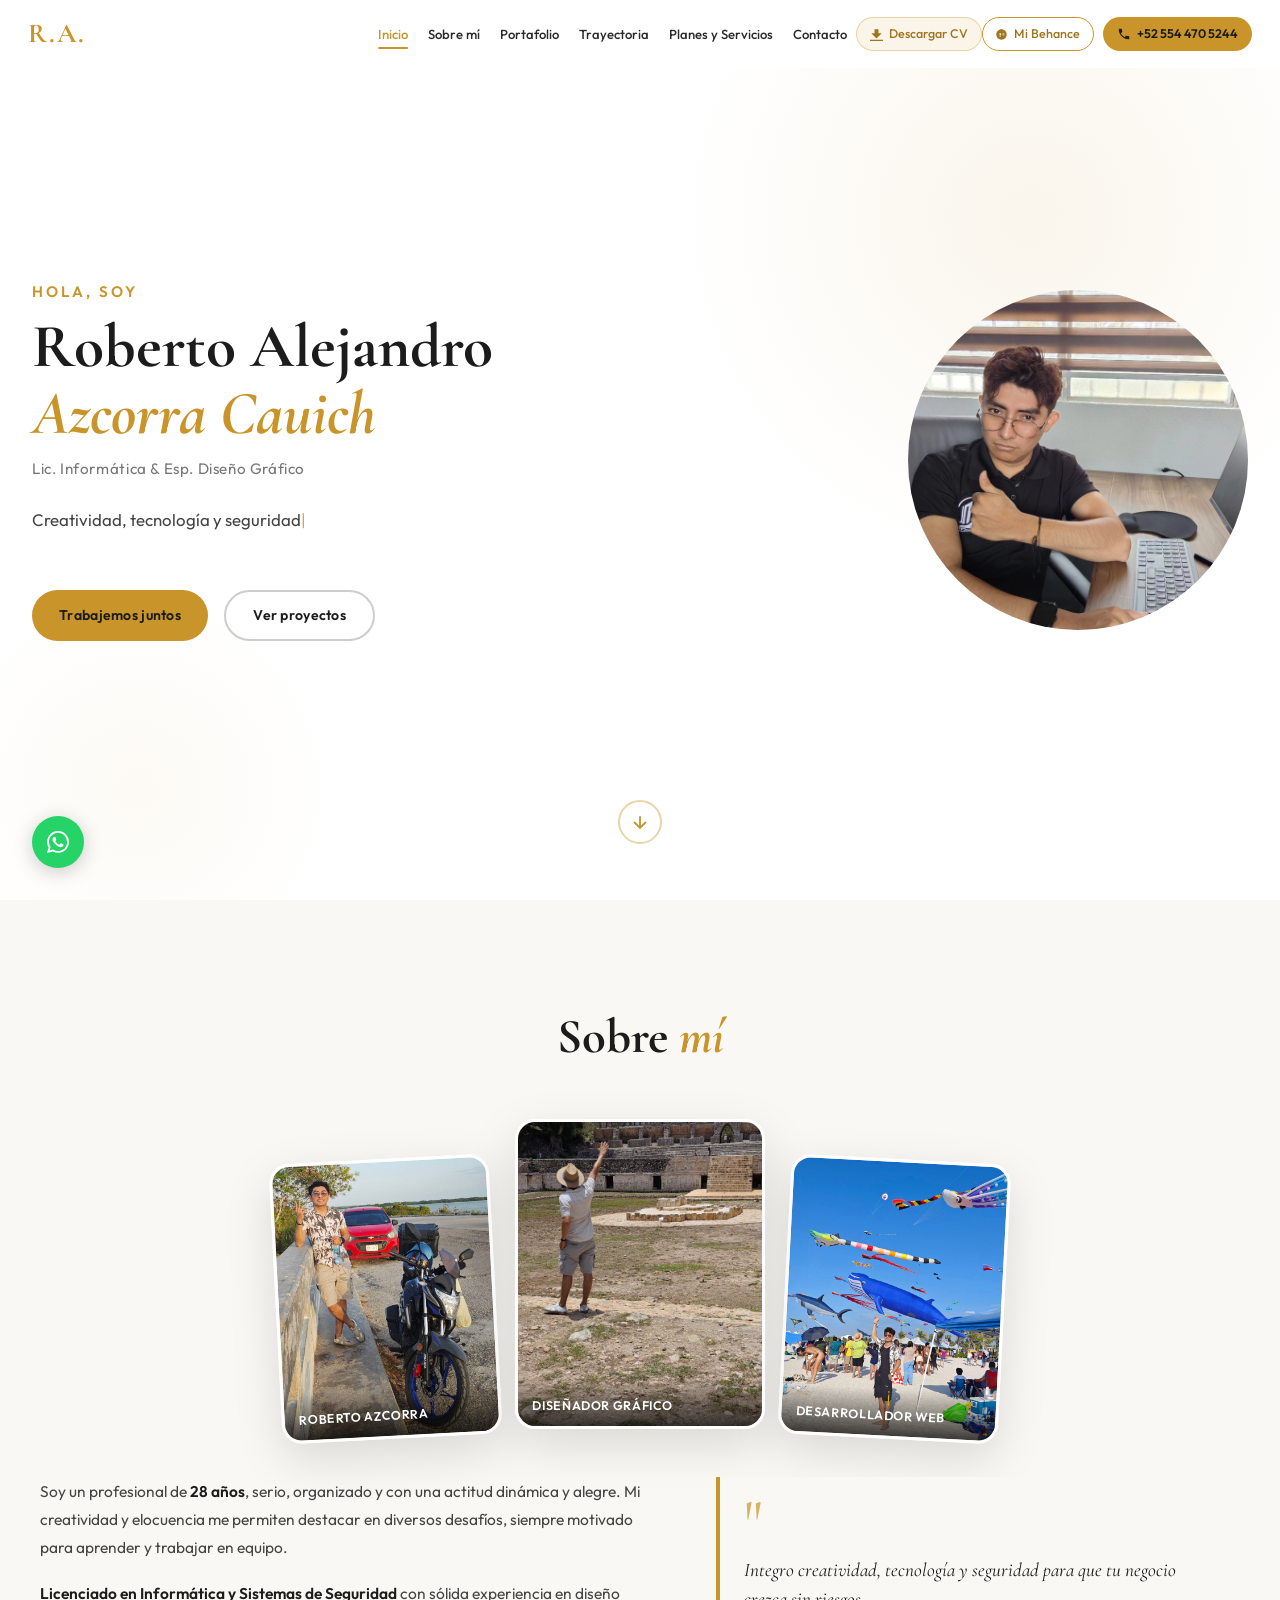
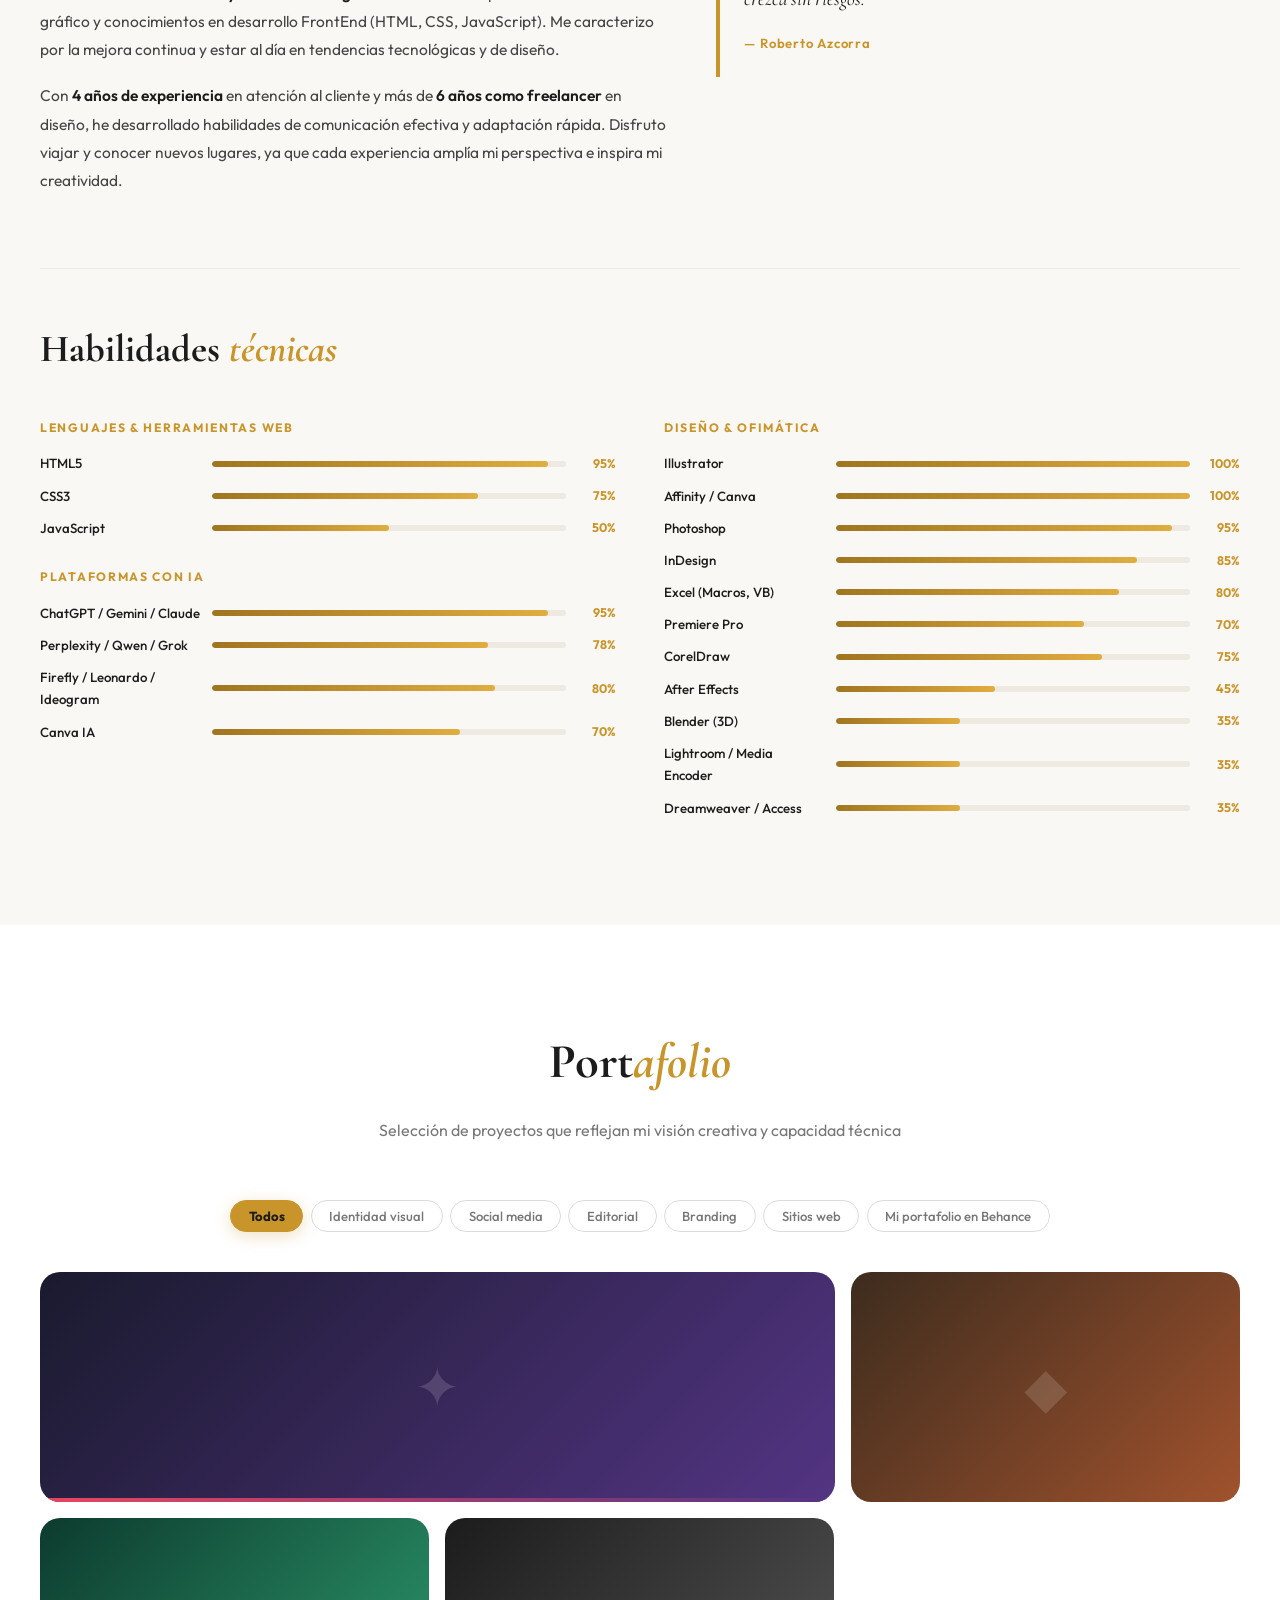
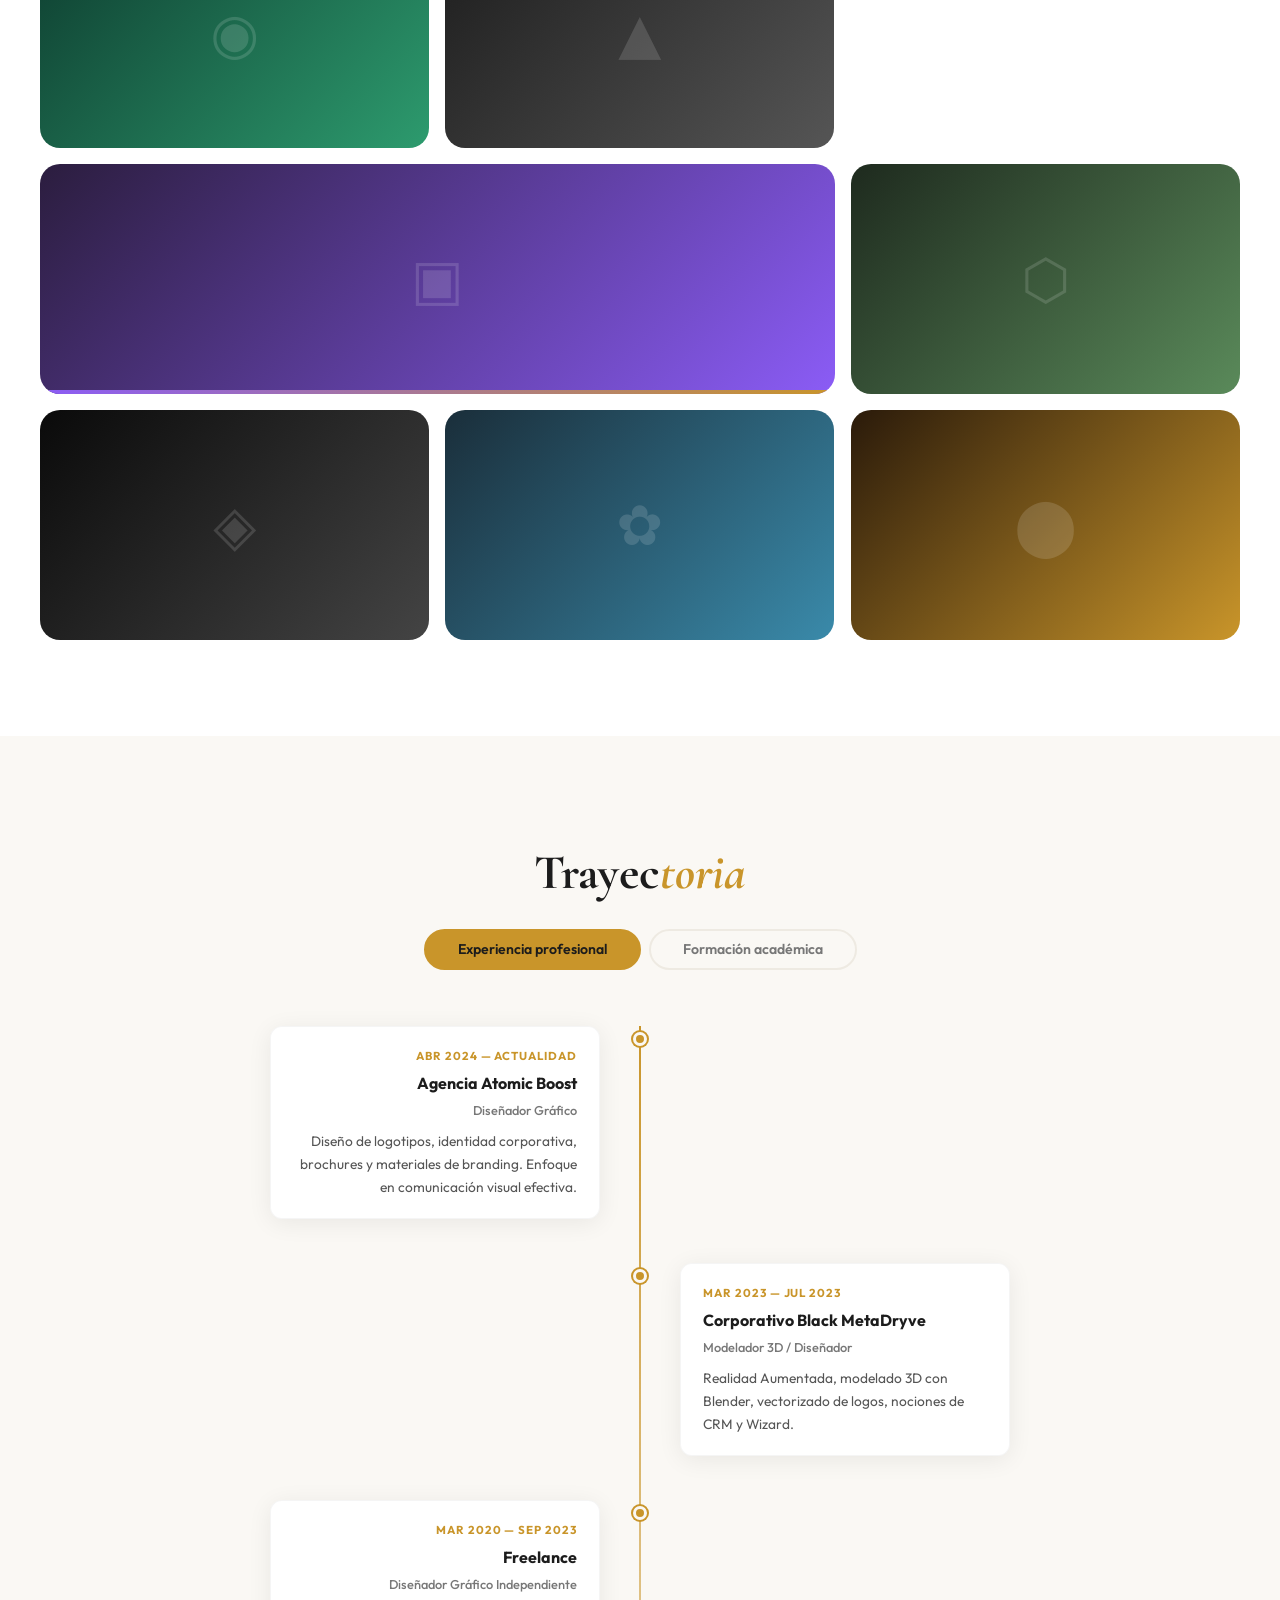
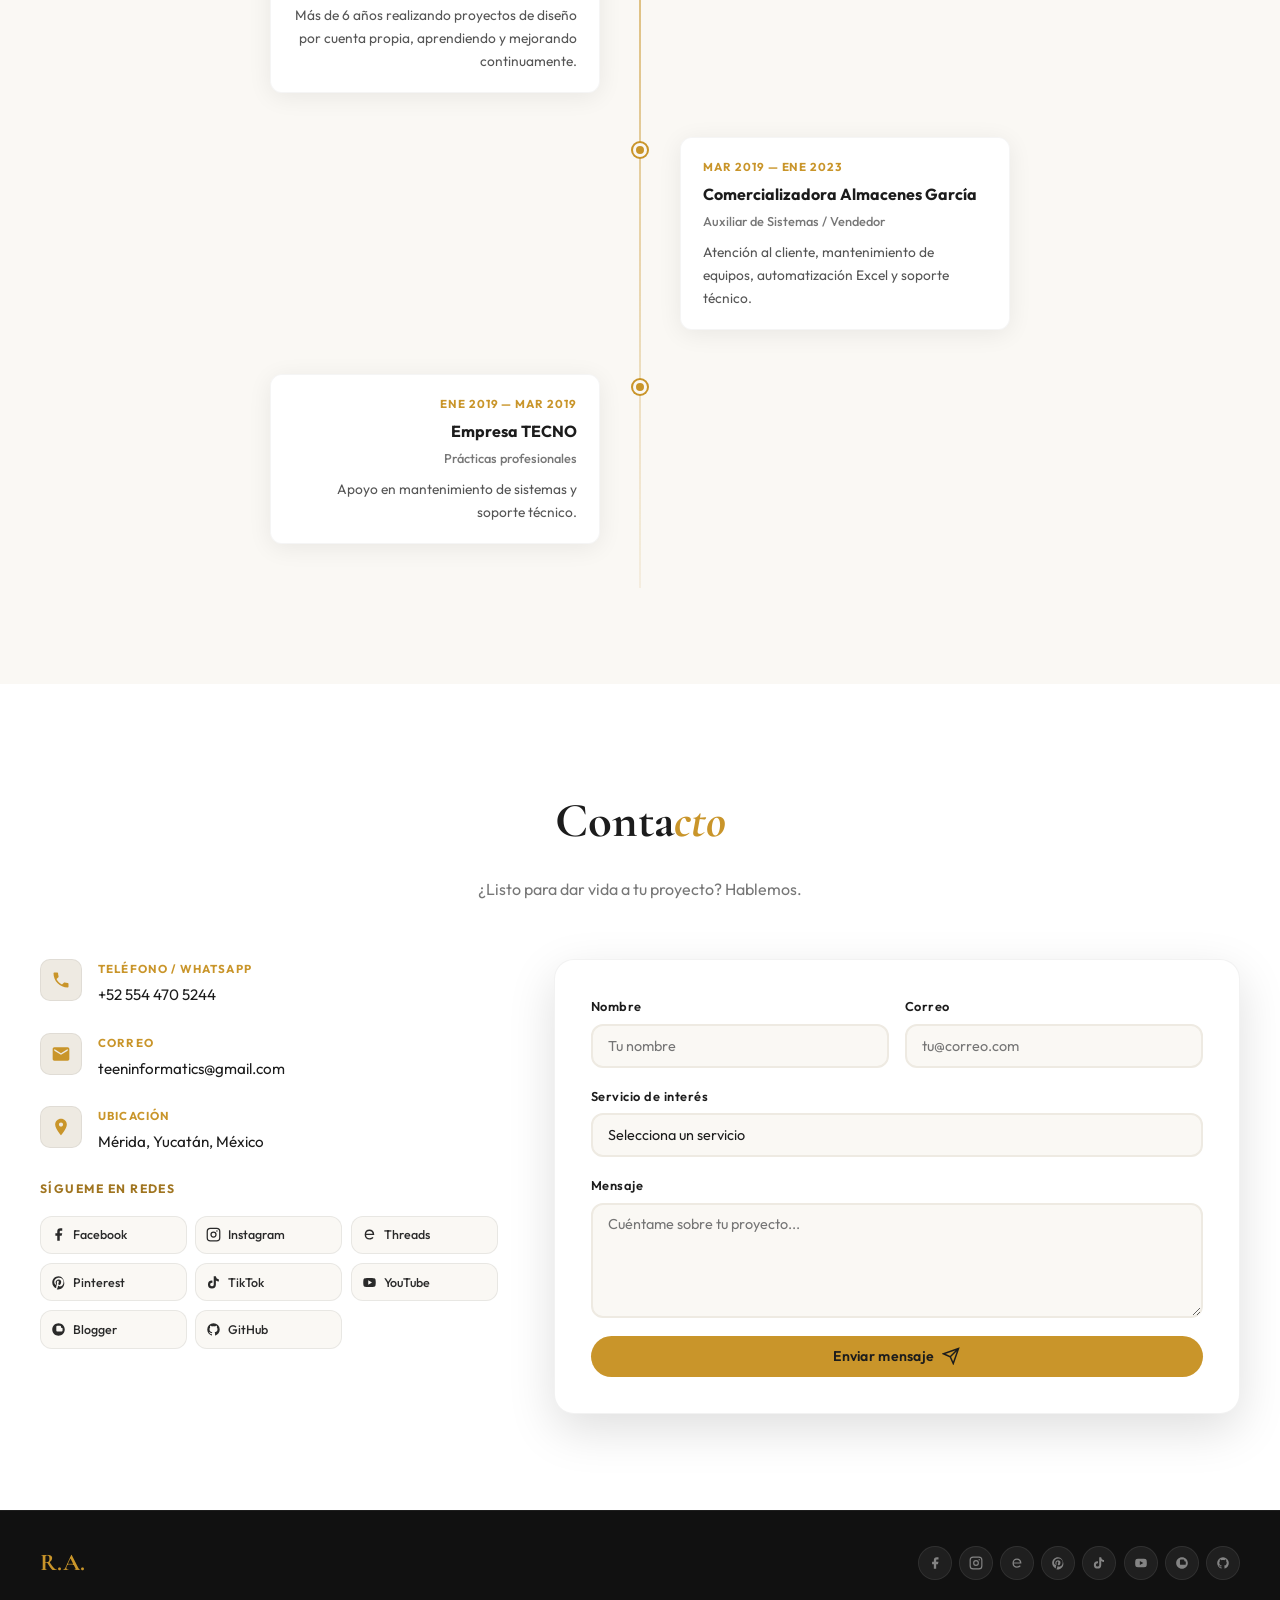
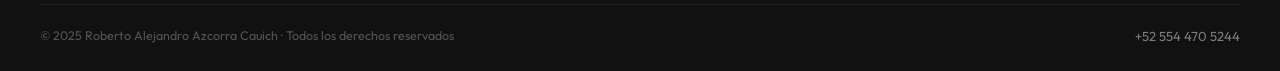
==== commit cd43428e: "Update index.html" ====
--- a/index.html
+++ b/index.html
@@ -115,20 +115,20 @@
     <div class="container">
       <h2 class="section-title reveal-up">Sobre <span class="accent">mí</span></h2>
 
-      <div class="about-photos-row reveal-up">
-        <div class="aph-card aph-card-1">
-          <div class="aph-placeholder"><span>📷</span><p>Agrega tu foto 1</p></div>
-          <div class="aph-label">Roberto Azcorra</div>
-        </div>
-        <div class="aph-card aph-card-2">
-          <div class="aph-placeholder"><span>🎨</span><p>Agrega tu foto 2</p></div>
-          <div class="aph-label">Diseñador Gráfico</div>
-        </div>
-        <div class="aph-card aph-card-3">
-          <div class="aph-placeholder"><span>💻</span><p>Agrega tu foto 3</p></div>
-          <div class="aph-label">Desarrollador Web</div>
-        </div>
-      </div>
+<div class="about-photos-row reveal-up">
+  <div class="aph-card aph-card-1">
+    <img src="Assets/alex01.jpg" alt="Roberto Azcorra">
+    <div class="aph-label">Roberto Azcorra</div>
+  </div>
+  <div class="aph-card aph-card-2">
+    <img src="Assets/alex02.jpg" alt="Diseñador Gráfico">
+    <div class="aph-label">Diseñador Gráfico</div>
+  </div>
+  <div class="aph-card aph-card-3">
+    <img src="Assets/alex03.jpg" alt="Desarrollador Web">
+    <div class="aph-label">Desarrollador Web</div>
+  </div>
+</div>
 
       <div class="about-bio-row">
         <div class="about-bio-text reveal-left">
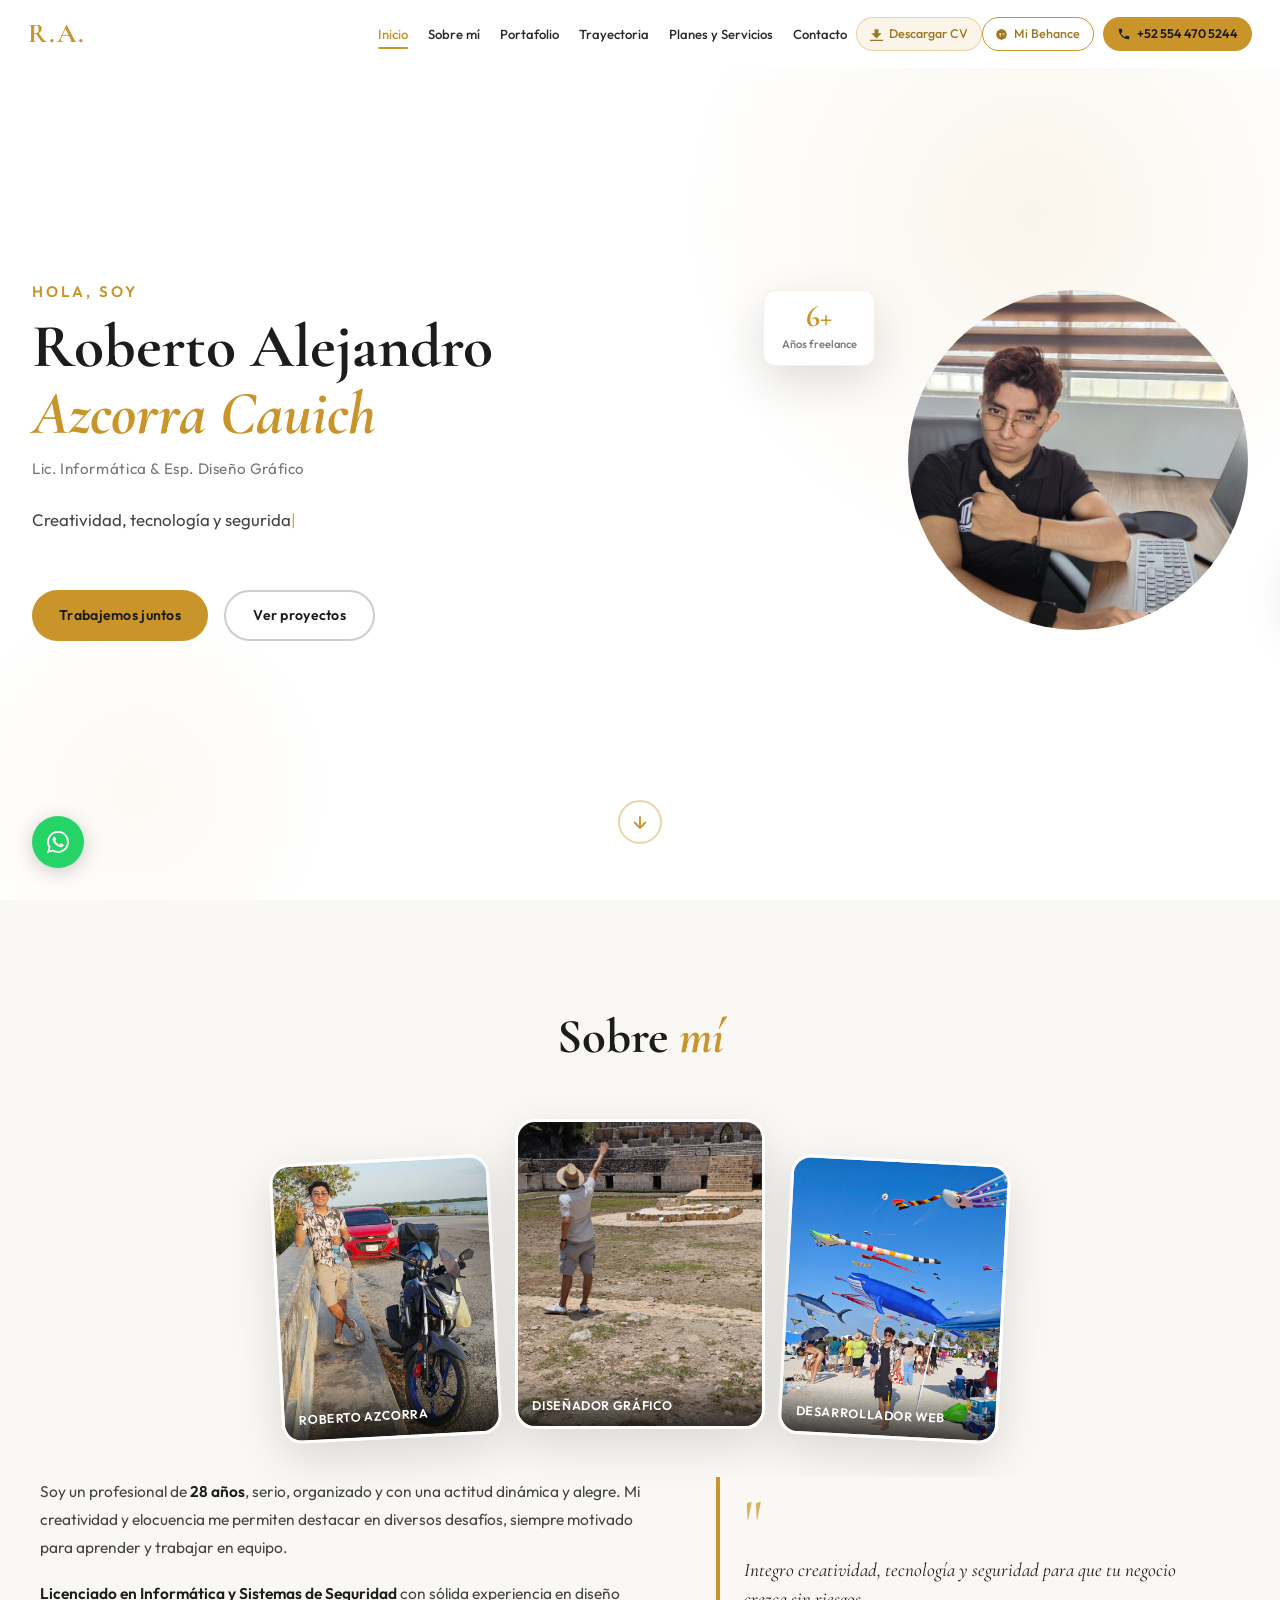
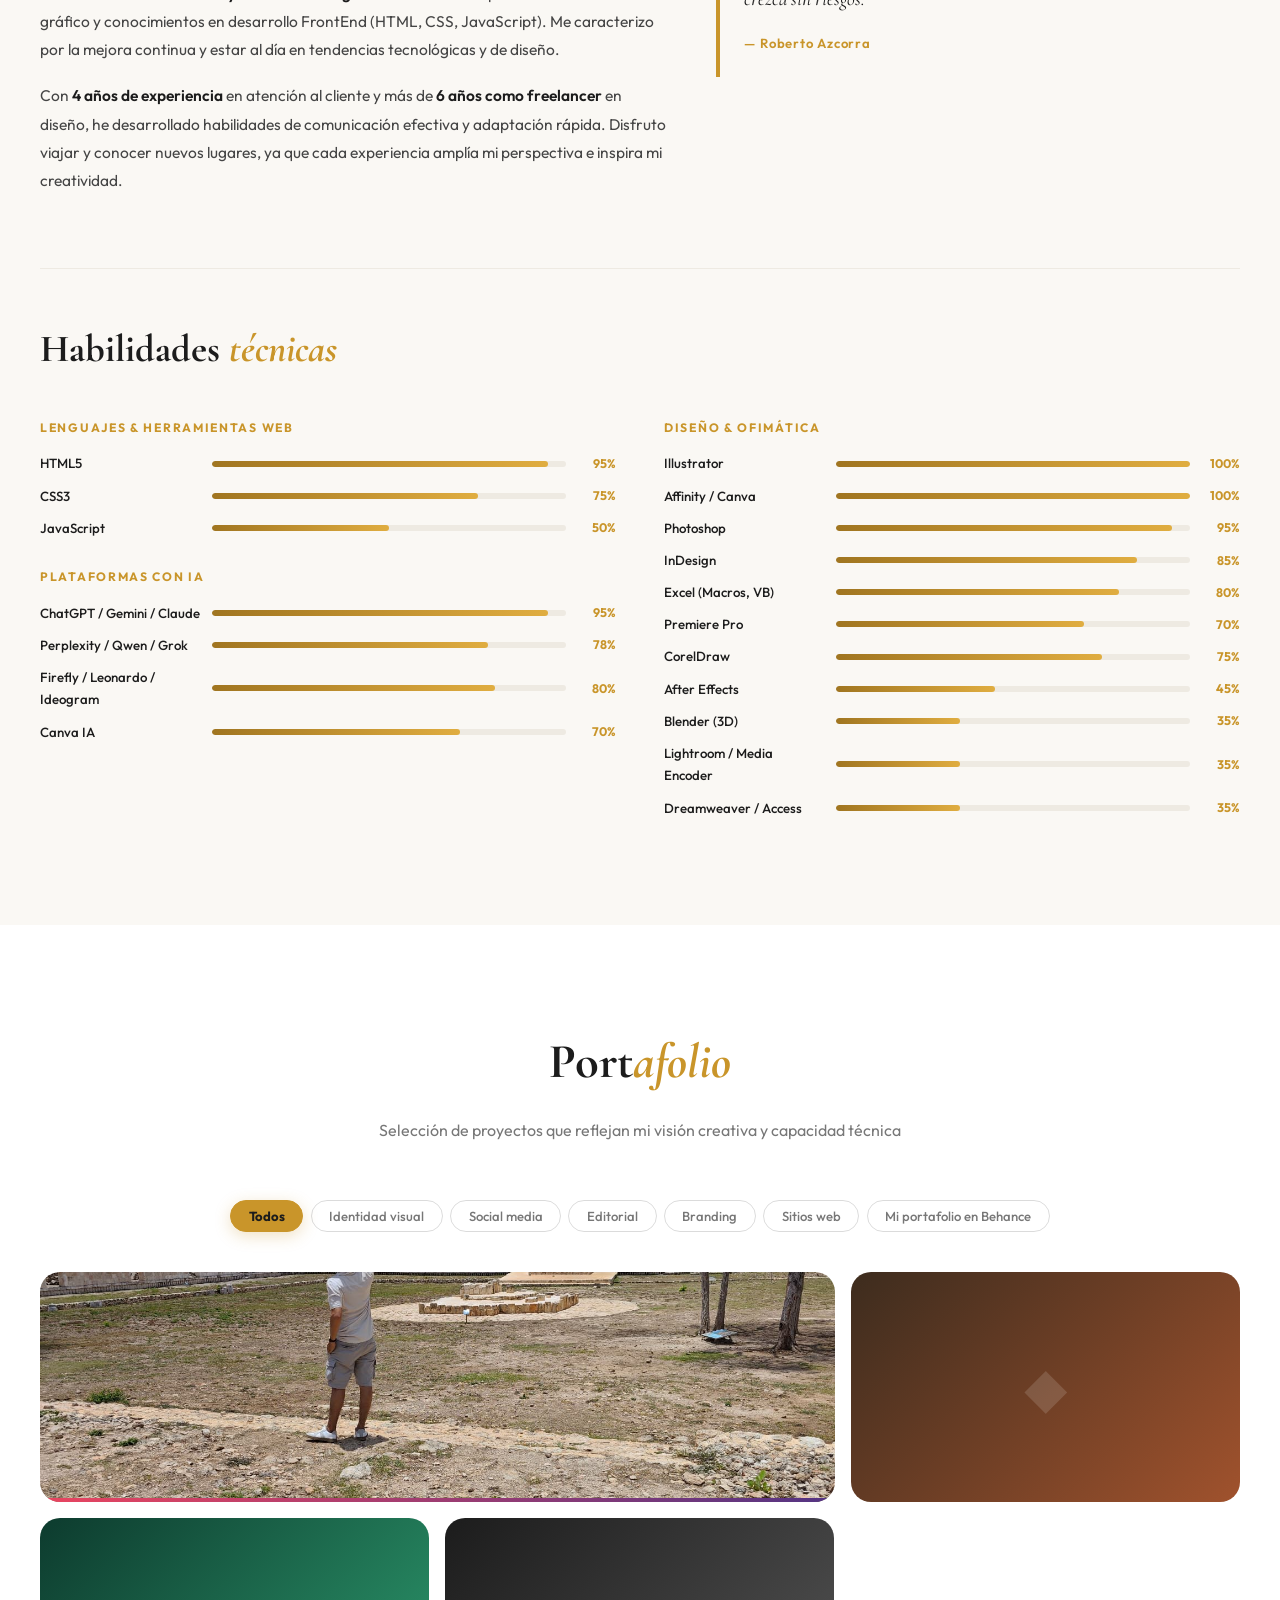
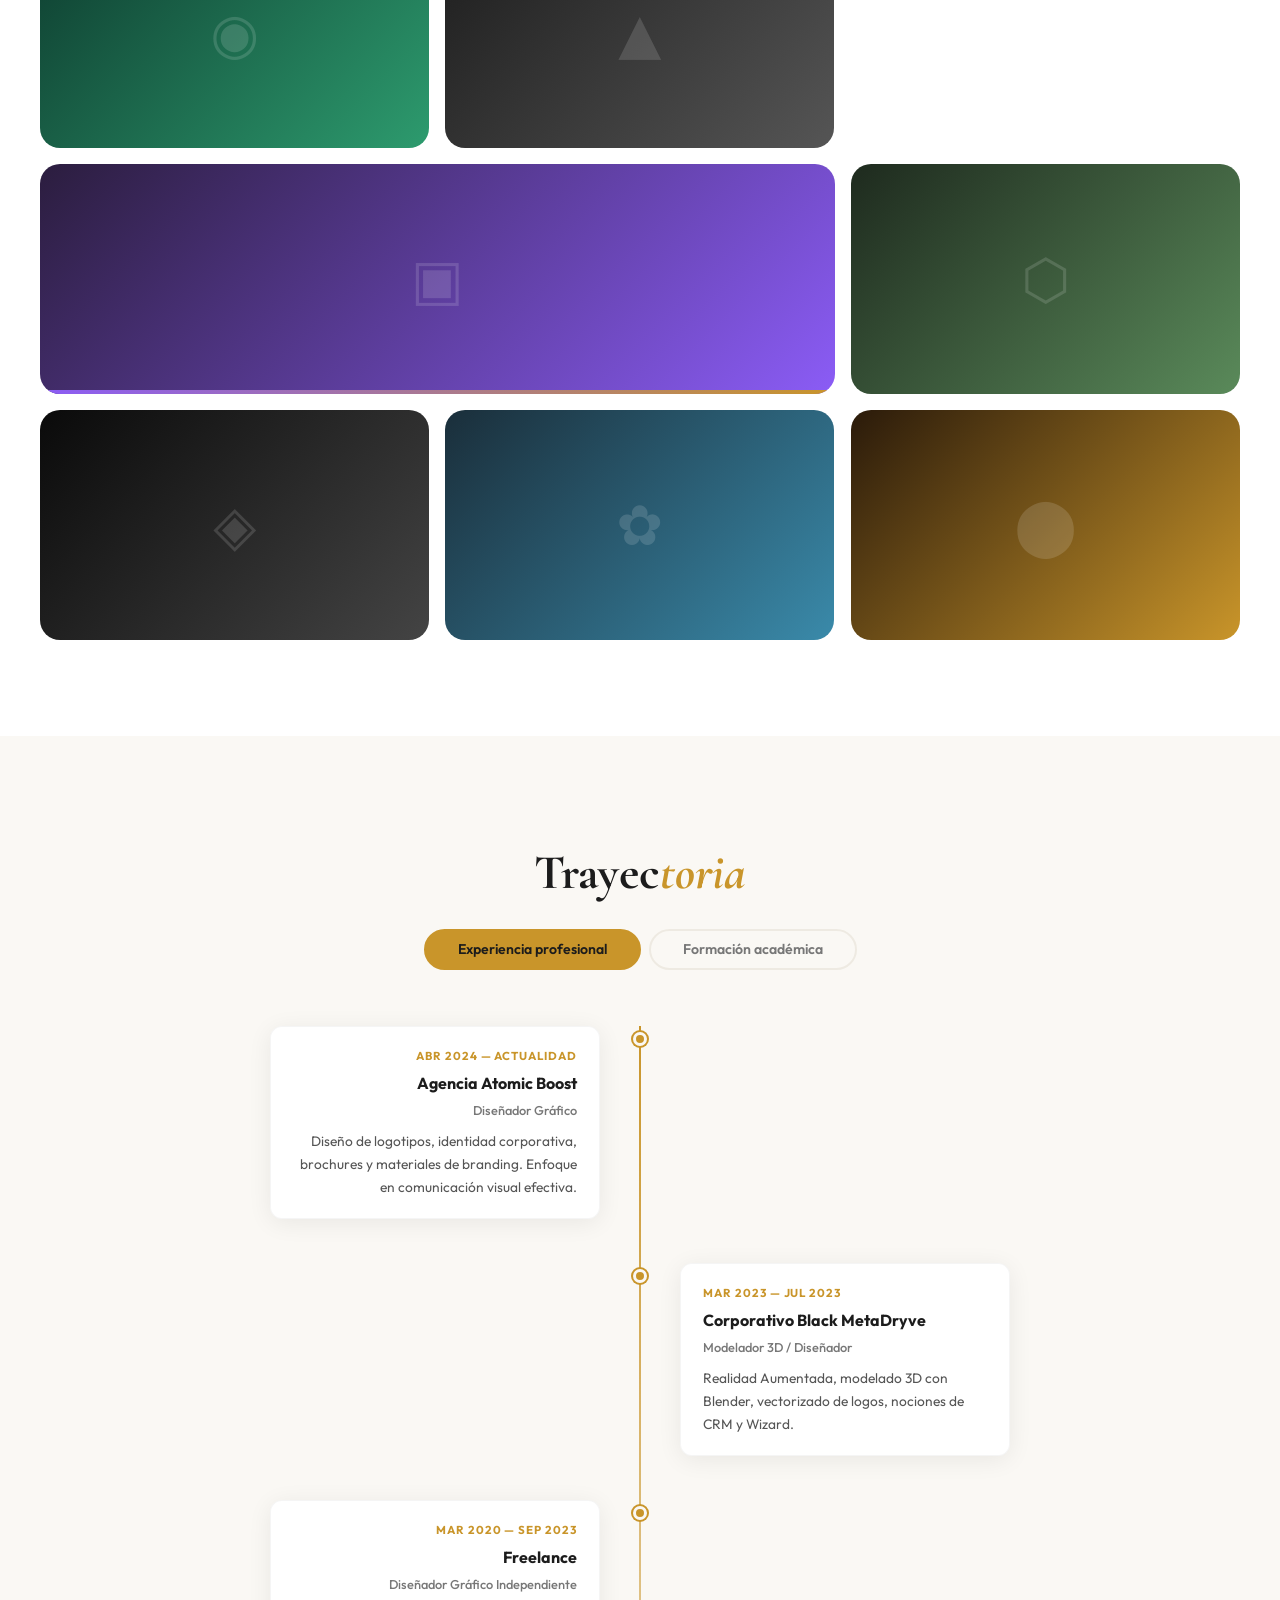
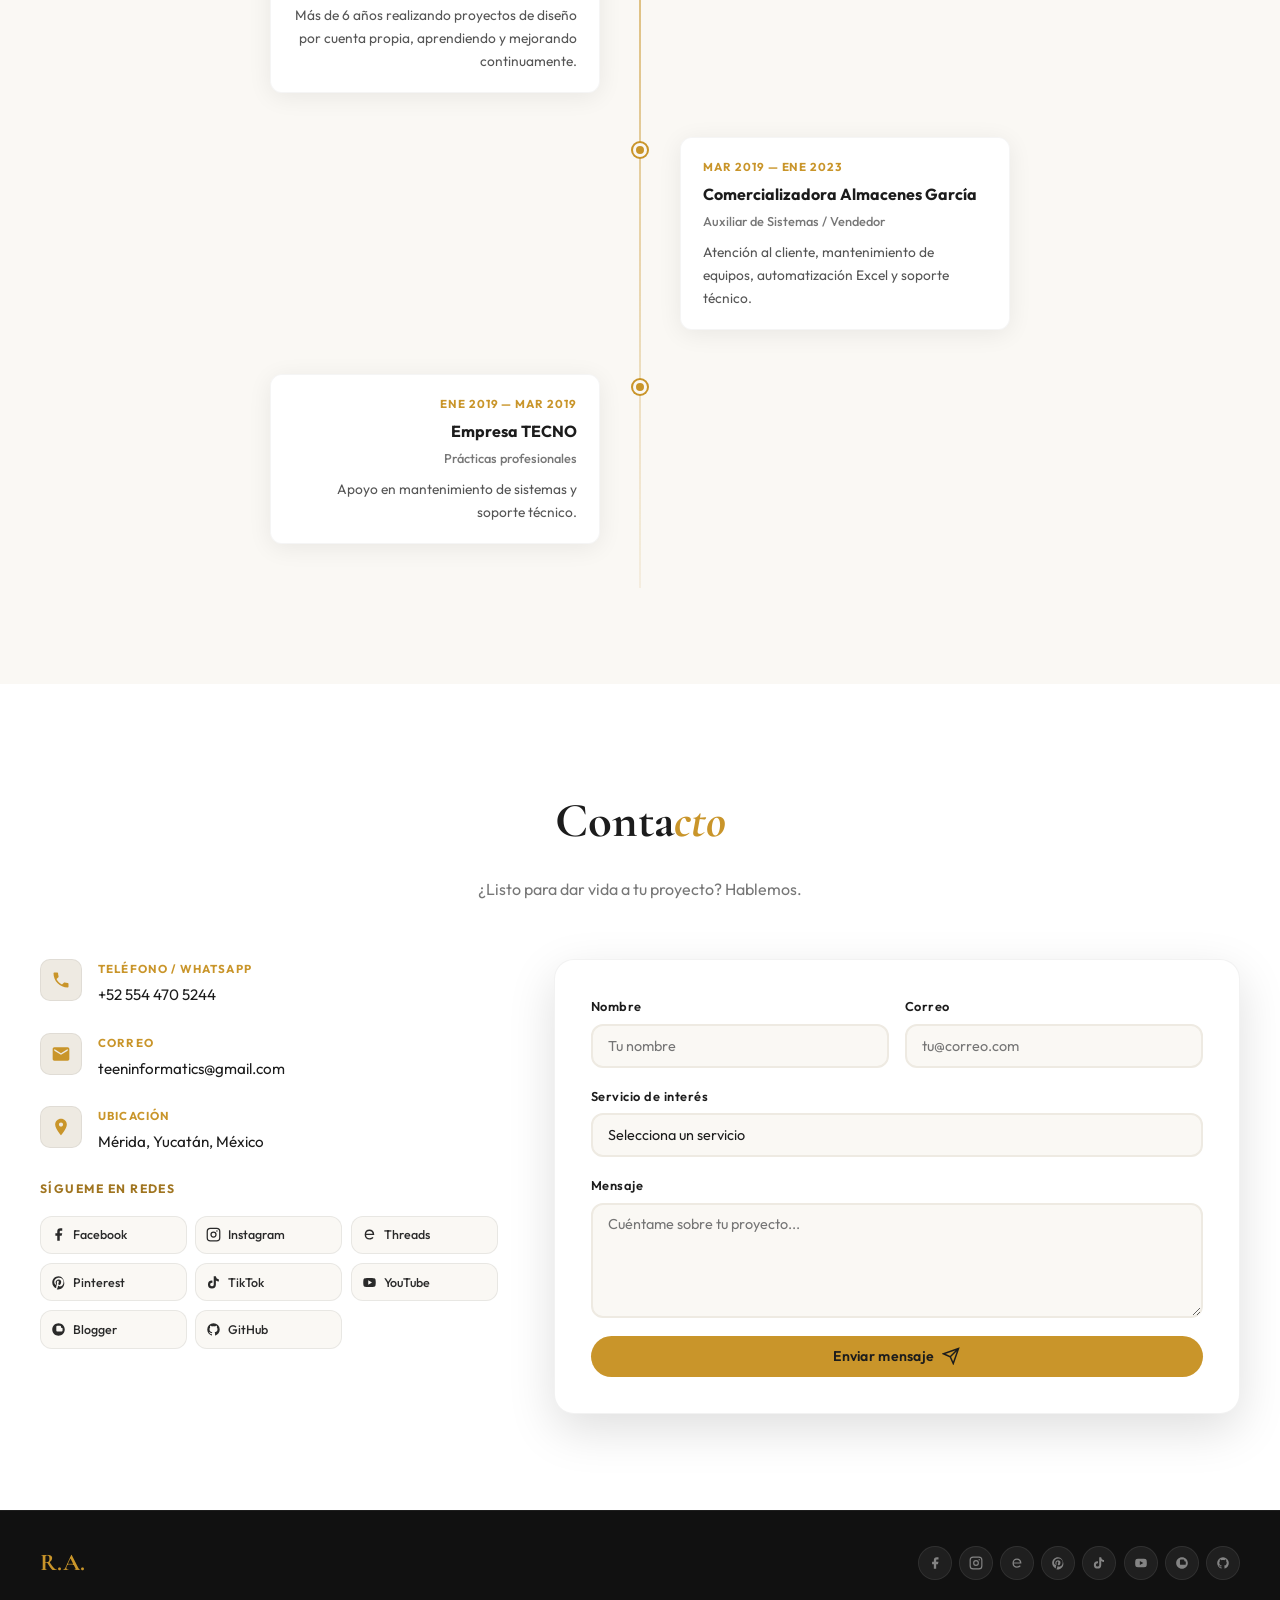
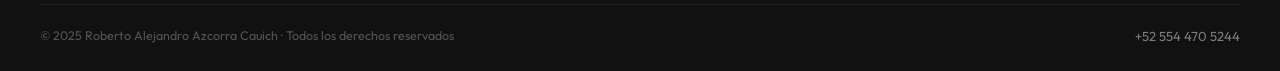
==== commit 77a8332f: "Update index.html" ====
--- a/index.html
+++ b/index.html
@@ -201,10 +201,10 @@
           data-cat="Identidad Visual"
           data-desc="Desarrollo completo de identidad visual para empresa tecnológica: logotipo, paleta de color, tipografía y manual de marca."
           data-images='["linear-gradient(135deg,#1a1a2e 0%,#16213e 100%)","linear-gradient(135deg,#0f3460 0%,#533483 100%)","linear-gradient(135deg,#e94560 0%,#533483 100%)","linear-gradient(135deg,#16213e 0%,#e94560 100%)","linear-gradient(135deg,#0f3460 0%,#1a1a2e 100%)"]'>
-          <div class="pf-thumb" style="background:linear-gradient(135deg,#1a1a2e,#533483)">
-            <div class="pf-glyph">✦</div>
-            <div class="pf-thumb-accent" style="background:linear-gradient(90deg,#e94560,#533483)"></div>
-          </div>
+          <div class="pf-thumb">
+  <img src="Assets/alex02.jpg" alt="Nexus Corp">
+  <div class="pf-thumb-accent" style="background:linear-gradient(90deg,#e94560,#533483)"></div>
+</div>
           <div class="pf-overlay">
             <span class="pf-cat-tag">Identidad visual</span>
             <h3>Nexus Corp</h3>
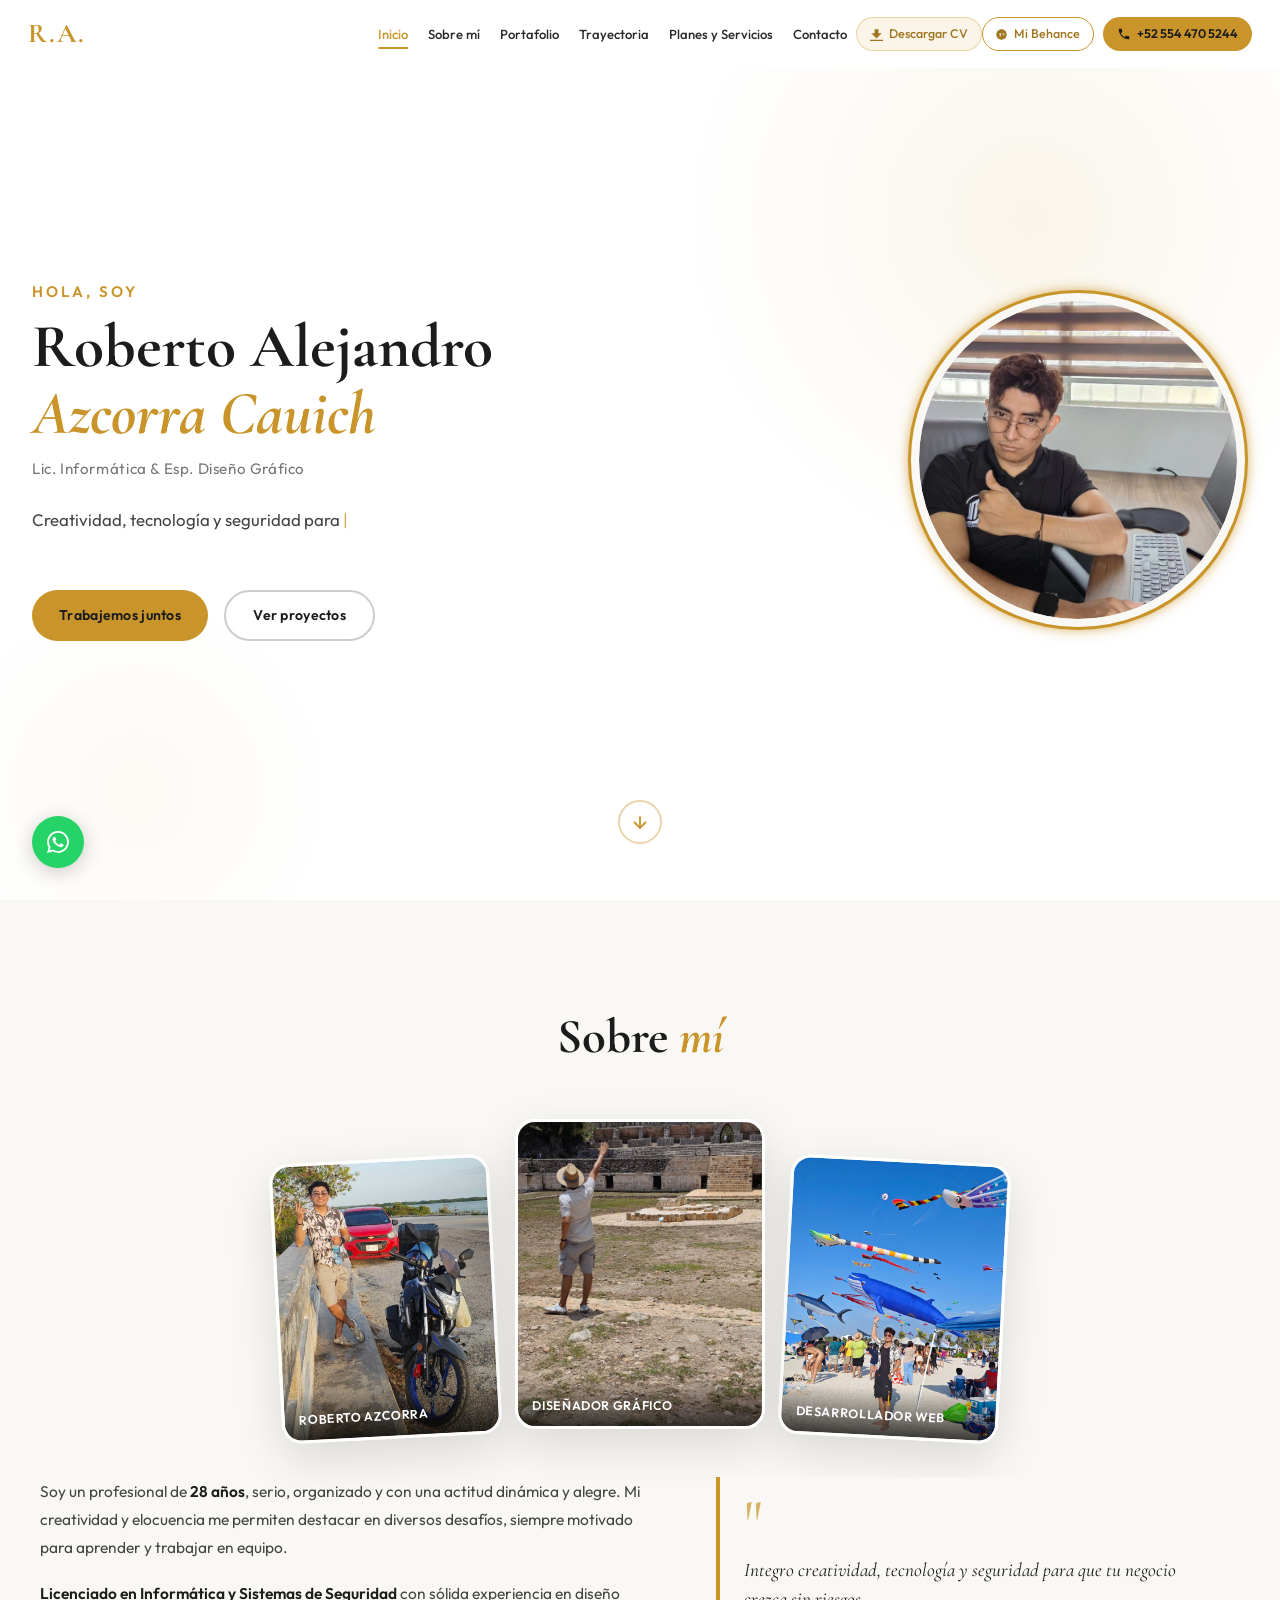
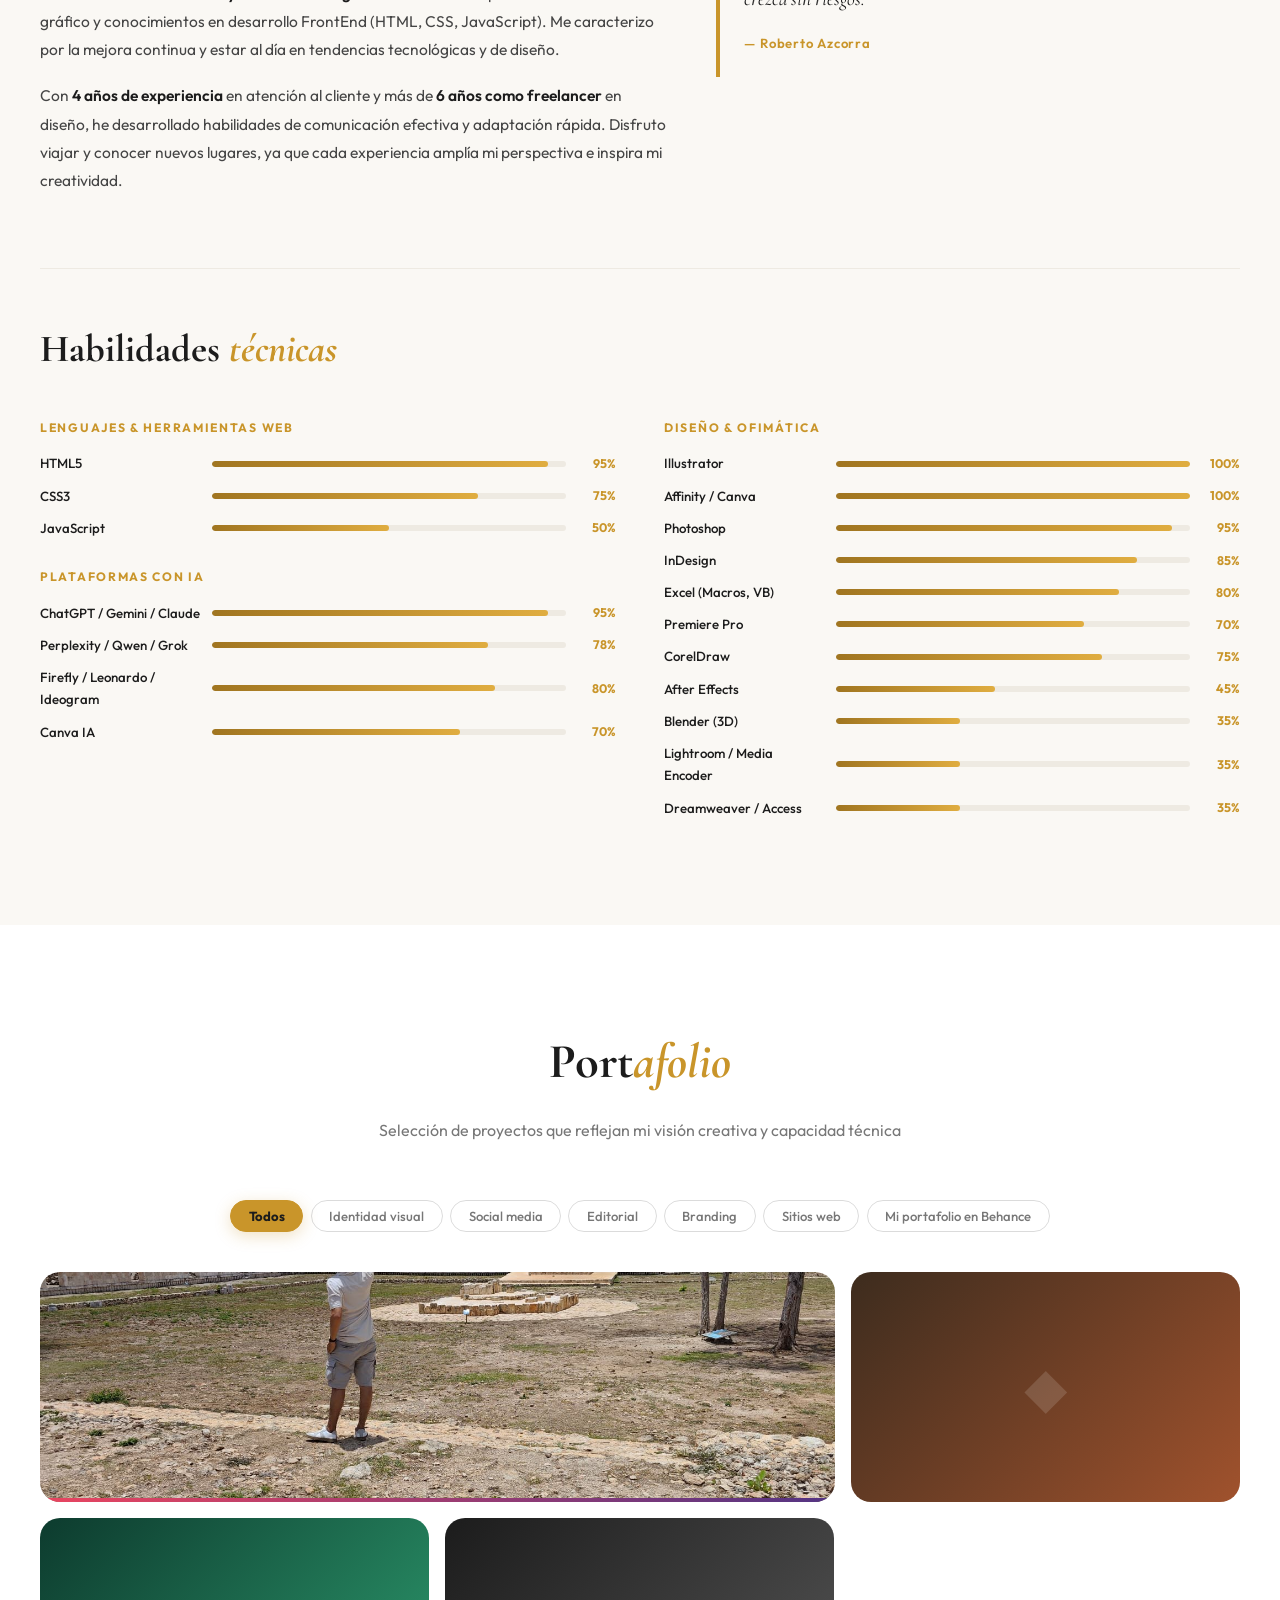
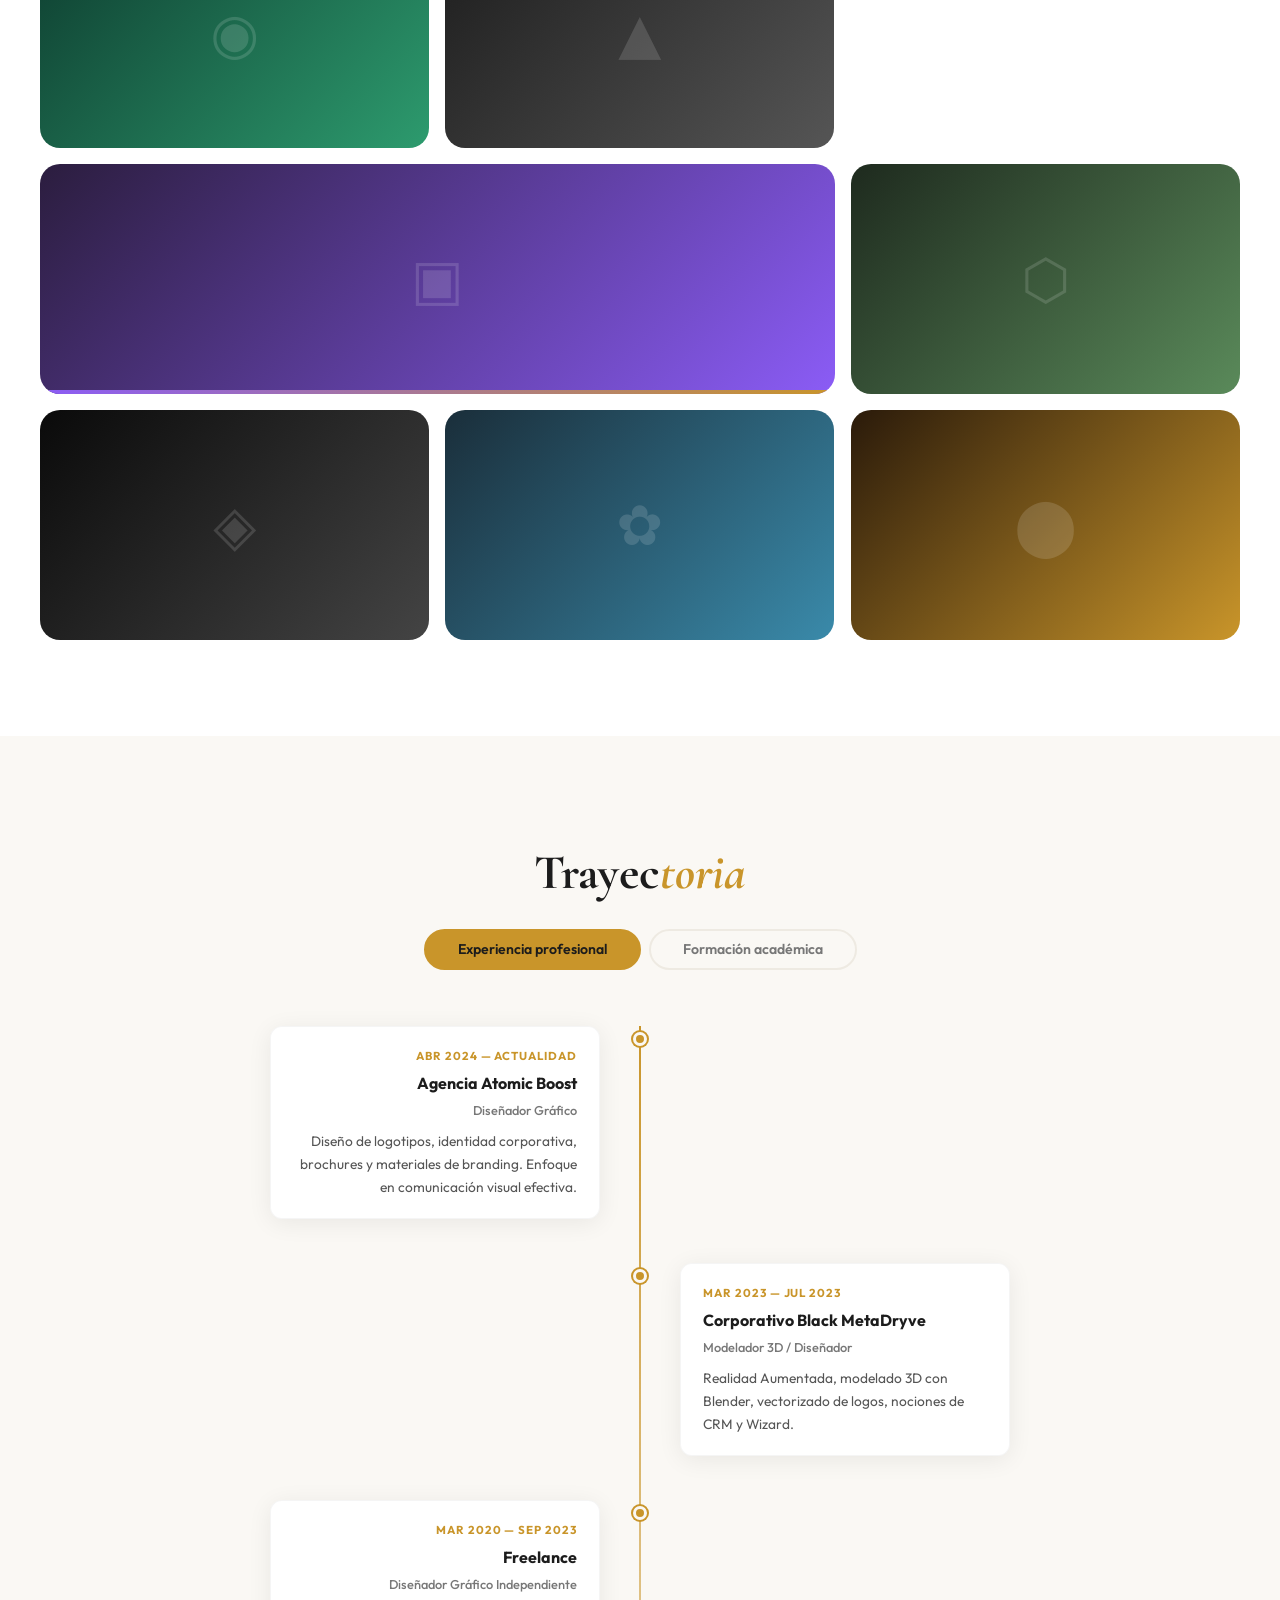
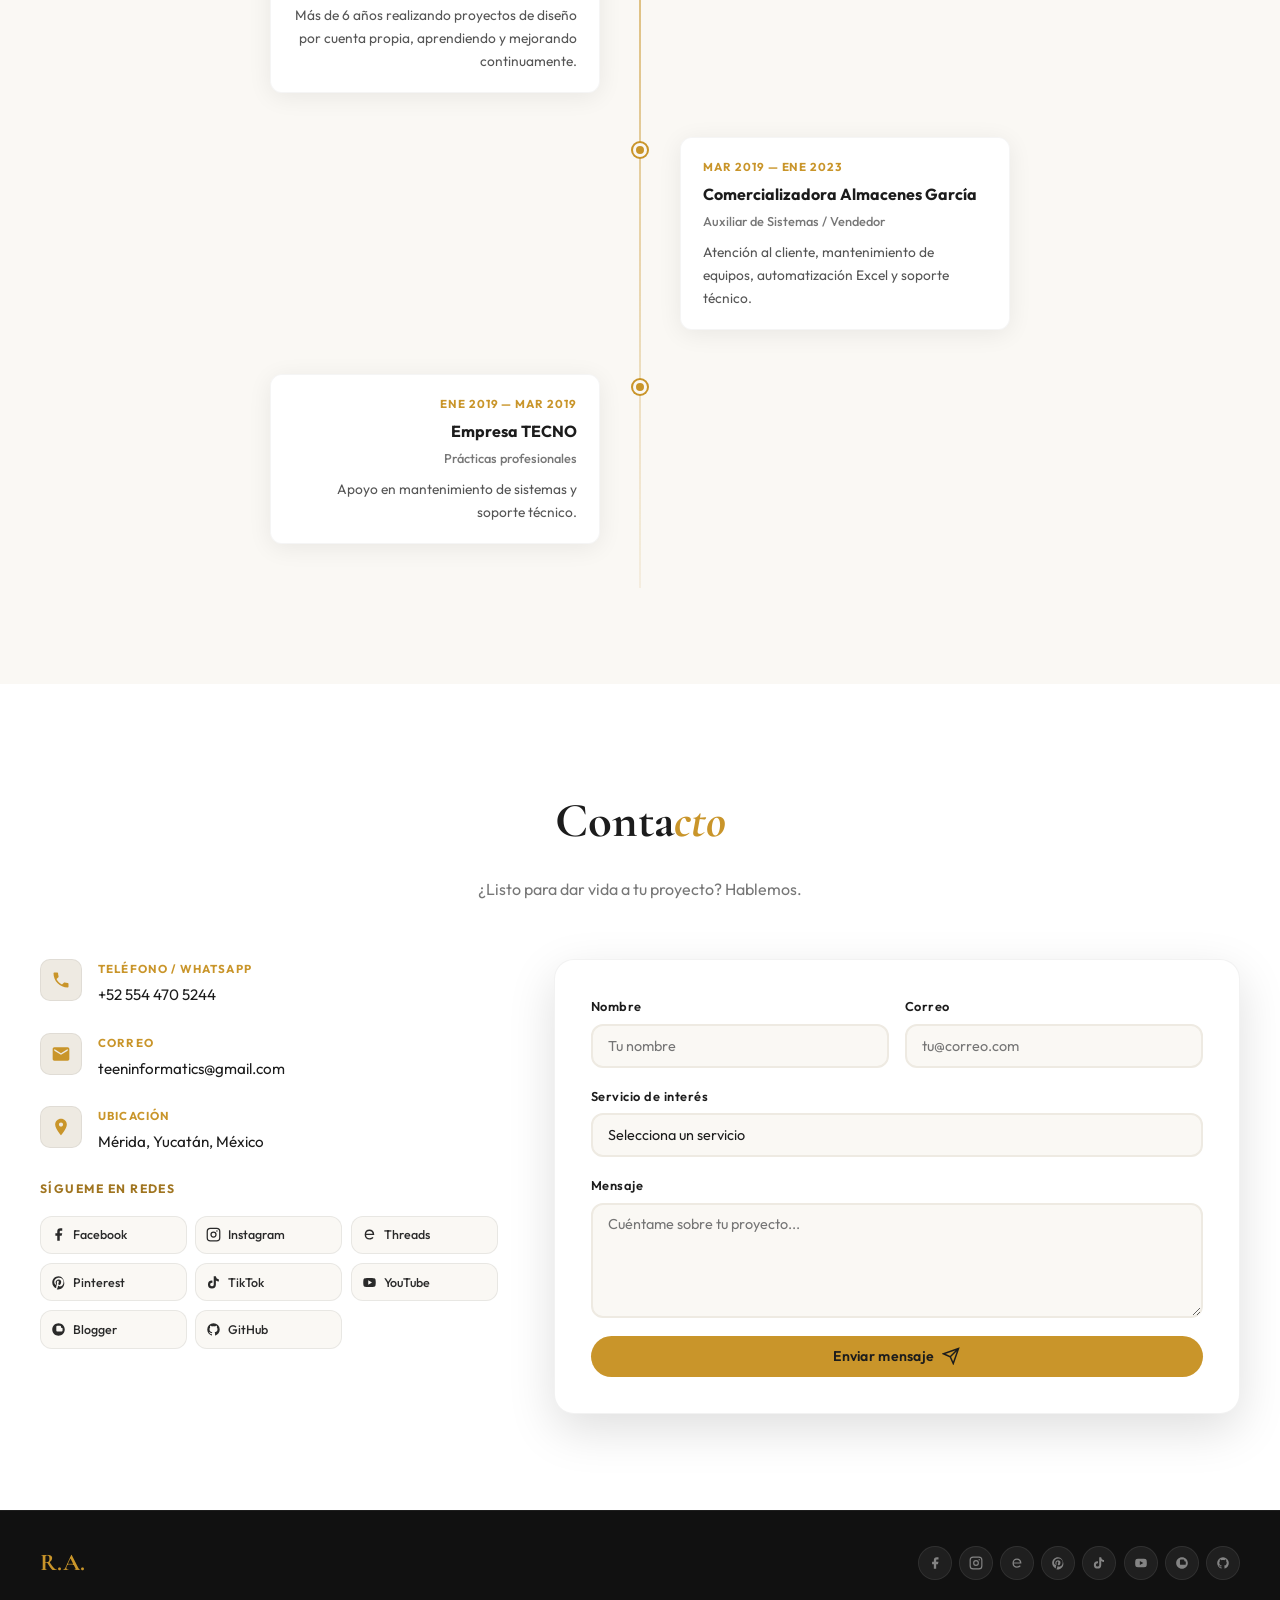
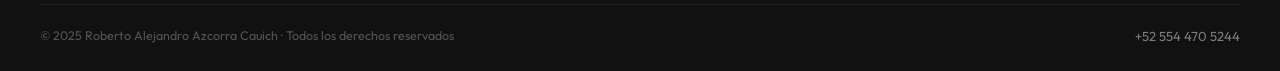
==== commit 65209b88: "js" ====
--- a/index.html
+++ b/index.html
@@ -87,23 +87,23 @@
           <a href="#portafolio" class="btn btn-outline-dark">Ver proyectos</a>
         </div>
       </div>
-
-      <div class="hero-image reveal-right">
-        <div class="hero-ring-outer">
-          <div class="hero-photo-placeholder">
-  <img src="Assets/alex00.jpg" alt="Roberto Azcorra">
+<div class="hero-image reveal-right">
+  <div class="hero-ring-outer">
+    <div class="hero-photo-ring">
+      <div class="hero-photo-placeholder">
+        <img src="Assets/alex00.jpg" alt="Roberto Azcorra">
+      </div>
+    </div>
+  </div>
+  <div class="hero-stat hero-stat-1">
+    <span class="stat-number">6+</span>
+    <span class="stat-label">Años freelance</span>
+  </div>
+  <div class="hero-stat hero-stat-2">
+    <span class="stat-number">100+</span>
+    <span class="stat-label">Proyectos</span>
+  </div>
 </div>
-          </div>
-        </div>
-        <div class="hero-stat hero-stat-1">
-          <span class="stat-number">6+</span>
-          <span class="stat-label">Años freelance</span>
-        </div>
-        <div class="hero-stat hero-stat-2">
-          <span class="stat-number">100+</span>
-          <span class="stat-label">Proyectos</span>
-        </div>
-      </div>
     </div>
     <a href="#sobre-mi" class="hero-scroll-btn" aria-label="Bajar">
       <svg viewBox="0 0 24 24" fill="none" stroke="currentColor" stroke-width="2.2"><path d="M12 5v14M5 12l7 7 7-7"/></svg>
@@ -195,24 +195,23 @@
       </div>
 
       <div class="portfolio-grid" id="portfolioGrid">
-        <!-- Proyecto 1 -->
-        <div class="pf-item pf-wide" data-category="identidad"
-          data-title="Identidad Corporativa Nexus"
-          data-cat="Identidad Visual"
-          data-desc="Desarrollo completo de identidad visual para empresa tecnológica: logotipo, paleta de color, tipografía y manual de marca."
-          data-images='["linear-gradient(135deg,#1a1a2e 0%,#16213e 100%)","linear-gradient(135deg,#0f3460 0%,#533483 100%)","linear-gradient(135deg,#e94560 0%,#533483 100%)","linear-gradient(135deg,#16213e 0%,#e94560 100%)","linear-gradient(135deg,#0f3460 0%,#1a1a2e 100%)"]'>
-          <div class="pf-thumb">
-  <img src="Assets/alex02.jpg" alt="Nexus Corp">
-  <div class="pf-thumb-accent" style="background:linear-gradient(90deg,#e94560,#533483)"></div>
+<!-- Proyecto 1 -->
+<div class="pf-item pf-wide" data-category="identidad"
+  data-title="Identidad Corporativa Nexus"
+  data-cat="Identidad Visual"
+  data-desc="Desarrollo completo de identidad visual para empresa tecnológica: logotipo, paleta de color, tipografía y manual de marca."
+  data-images='["Assets/alex00.jpg","Assets/alex01.jpg","Assets/alex02.jpg","Assets/alex03.jpg","Assets/alex00.jpg"]'>
+  <div class="pf-thumb">
+    <img src="Assets/alex02.jpg" alt="Nexus Corp">
+    <div class="pf-thumb-accent" style="background:linear-gradient(90deg,#e94560,#533483)"></div>
+  </div>
+  <div class="pf-overlay">
+    <span class="pf-cat-tag">Identidad visual</span>
+    <h3>Nexus Corp</h3>
+    <p>Branding &amp; Manual de marca</p>
+    <button class="pf-open" aria-label="Ver galería">Ver proyecto</button>
+  </div>
 </div>
-          <div class="pf-overlay">
-            <span class="pf-cat-tag">Identidad visual</span>
-            <h3>Nexus Corp</h3>
-            <p>Branding &amp; Manual de marca</p>
-            <button class="pf-open" aria-label="Ver galería">Ver proyecto</button>
-          </div>
-        </div>
-
         <!-- Proyecto 2 -->
         <div class="pf-item" data-category="branding"
           data-title="Branding Café Origen"
--- a/styles.css
+++ b/styles.css
@@ -995,7 +995,7 @@
 
 /* Borde mostaza con glow (efecto neon) */
 .hero-photo-ring {
-  border: 8px solid var(--mustard);
+  border: 3px solid var(--mustard);
   box-shadow: 0 0 9px rgba(201,149,42,0.5), 0 0 16px rgba(201,149,42,0.3);
   transition: box-shadow 0.5s ease;
   animation: neonPulse 2s infinite alternate;
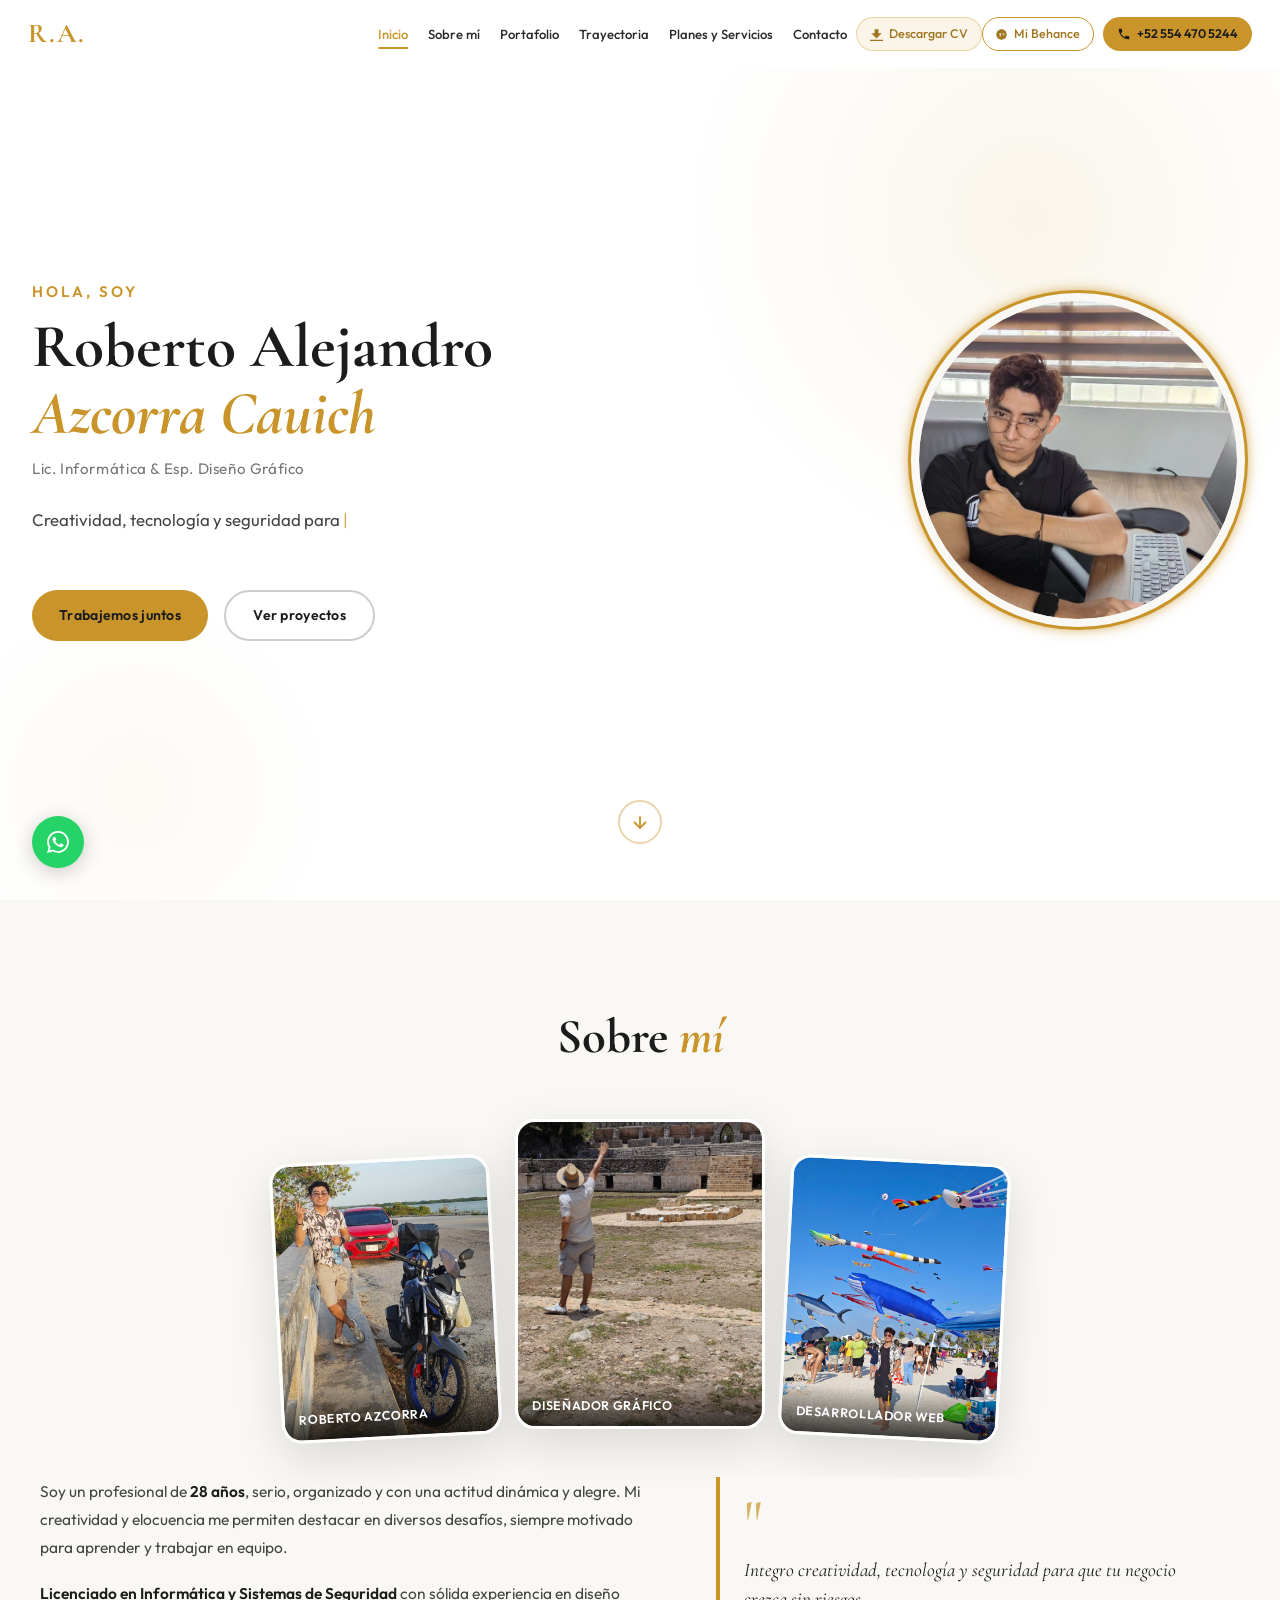
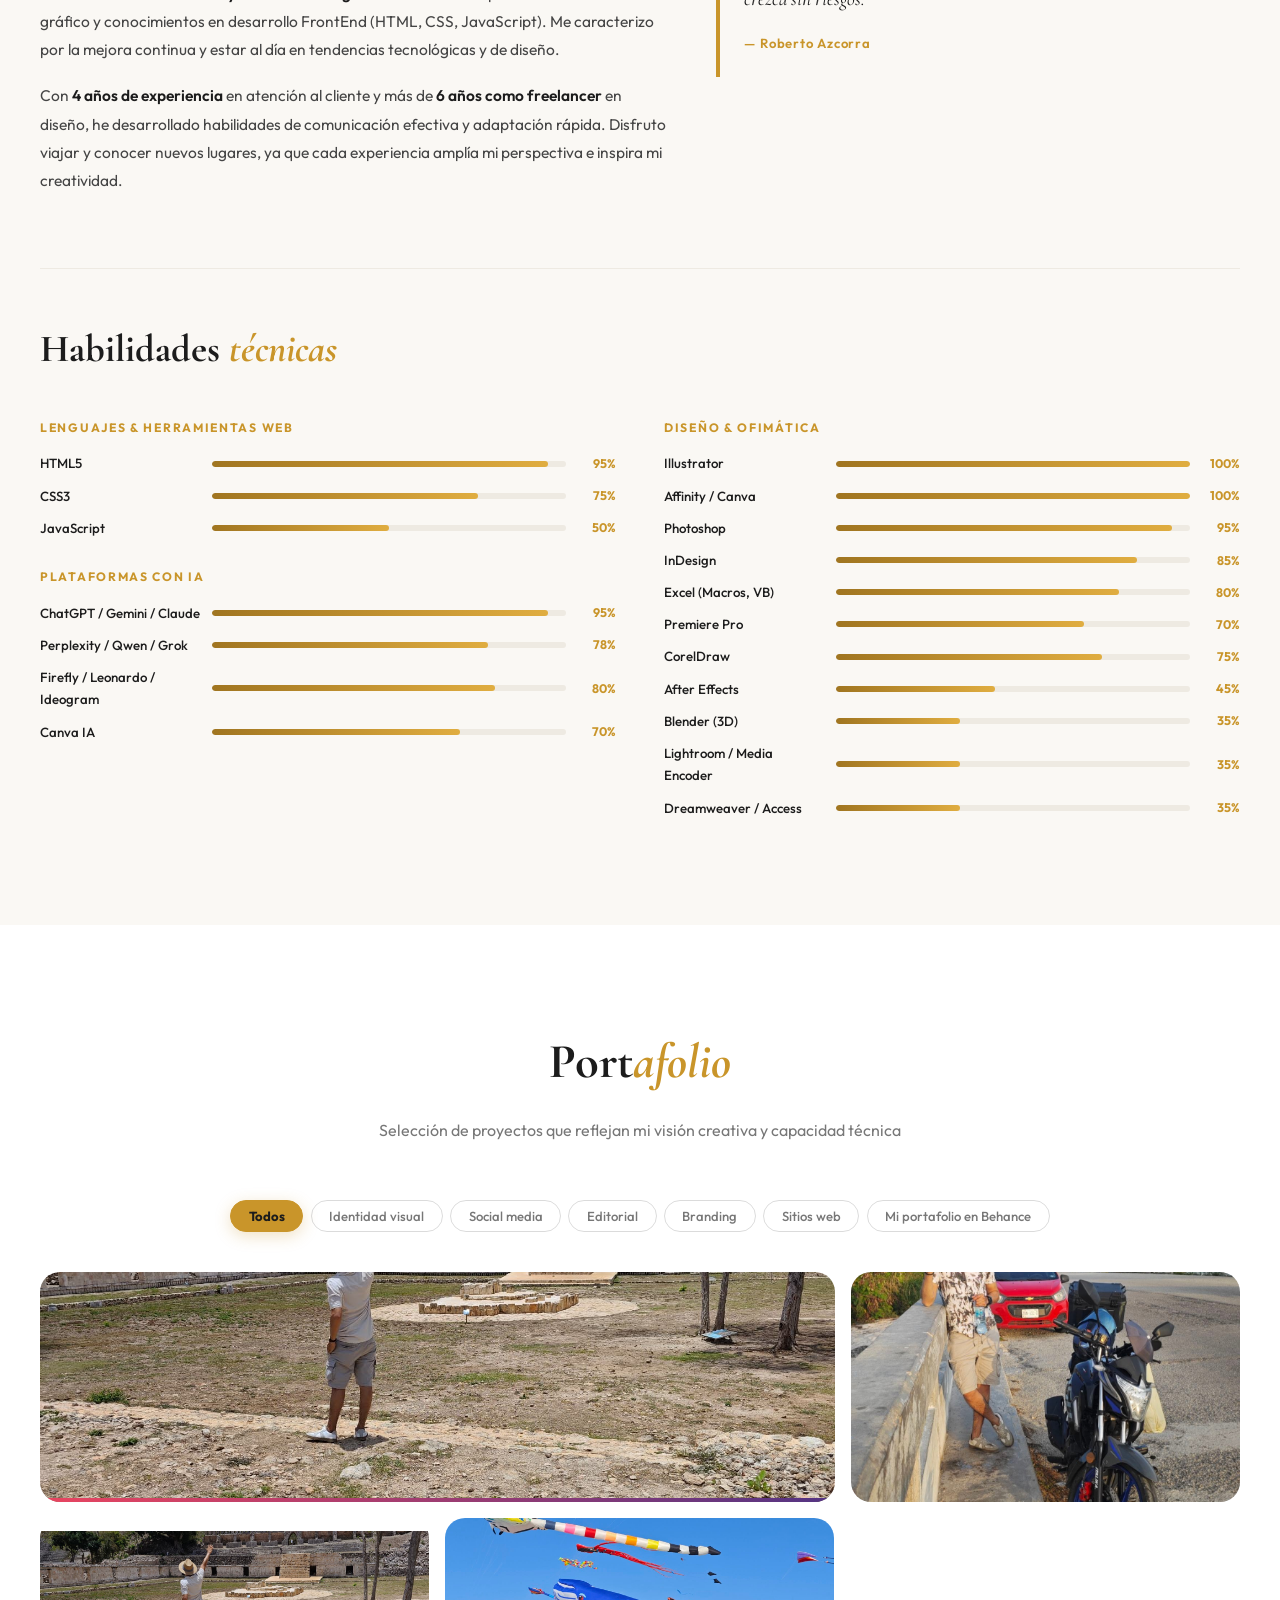
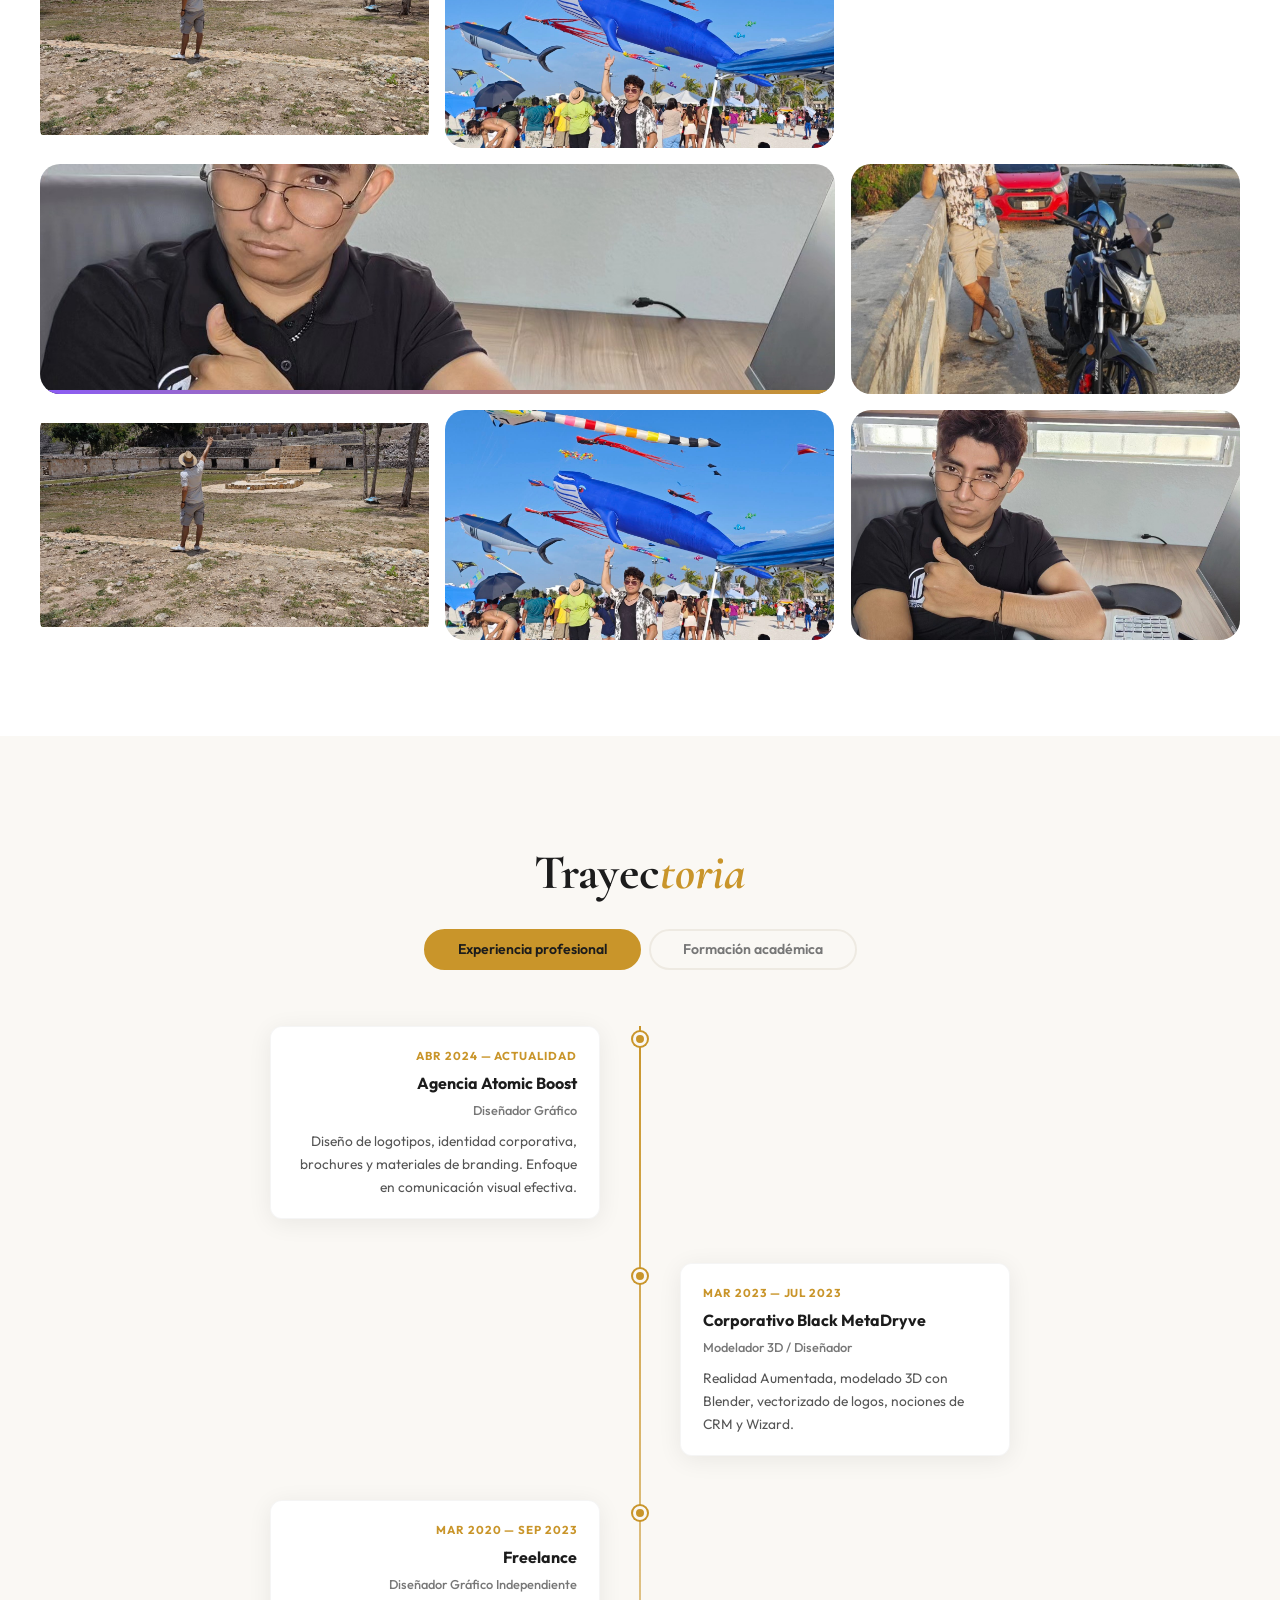
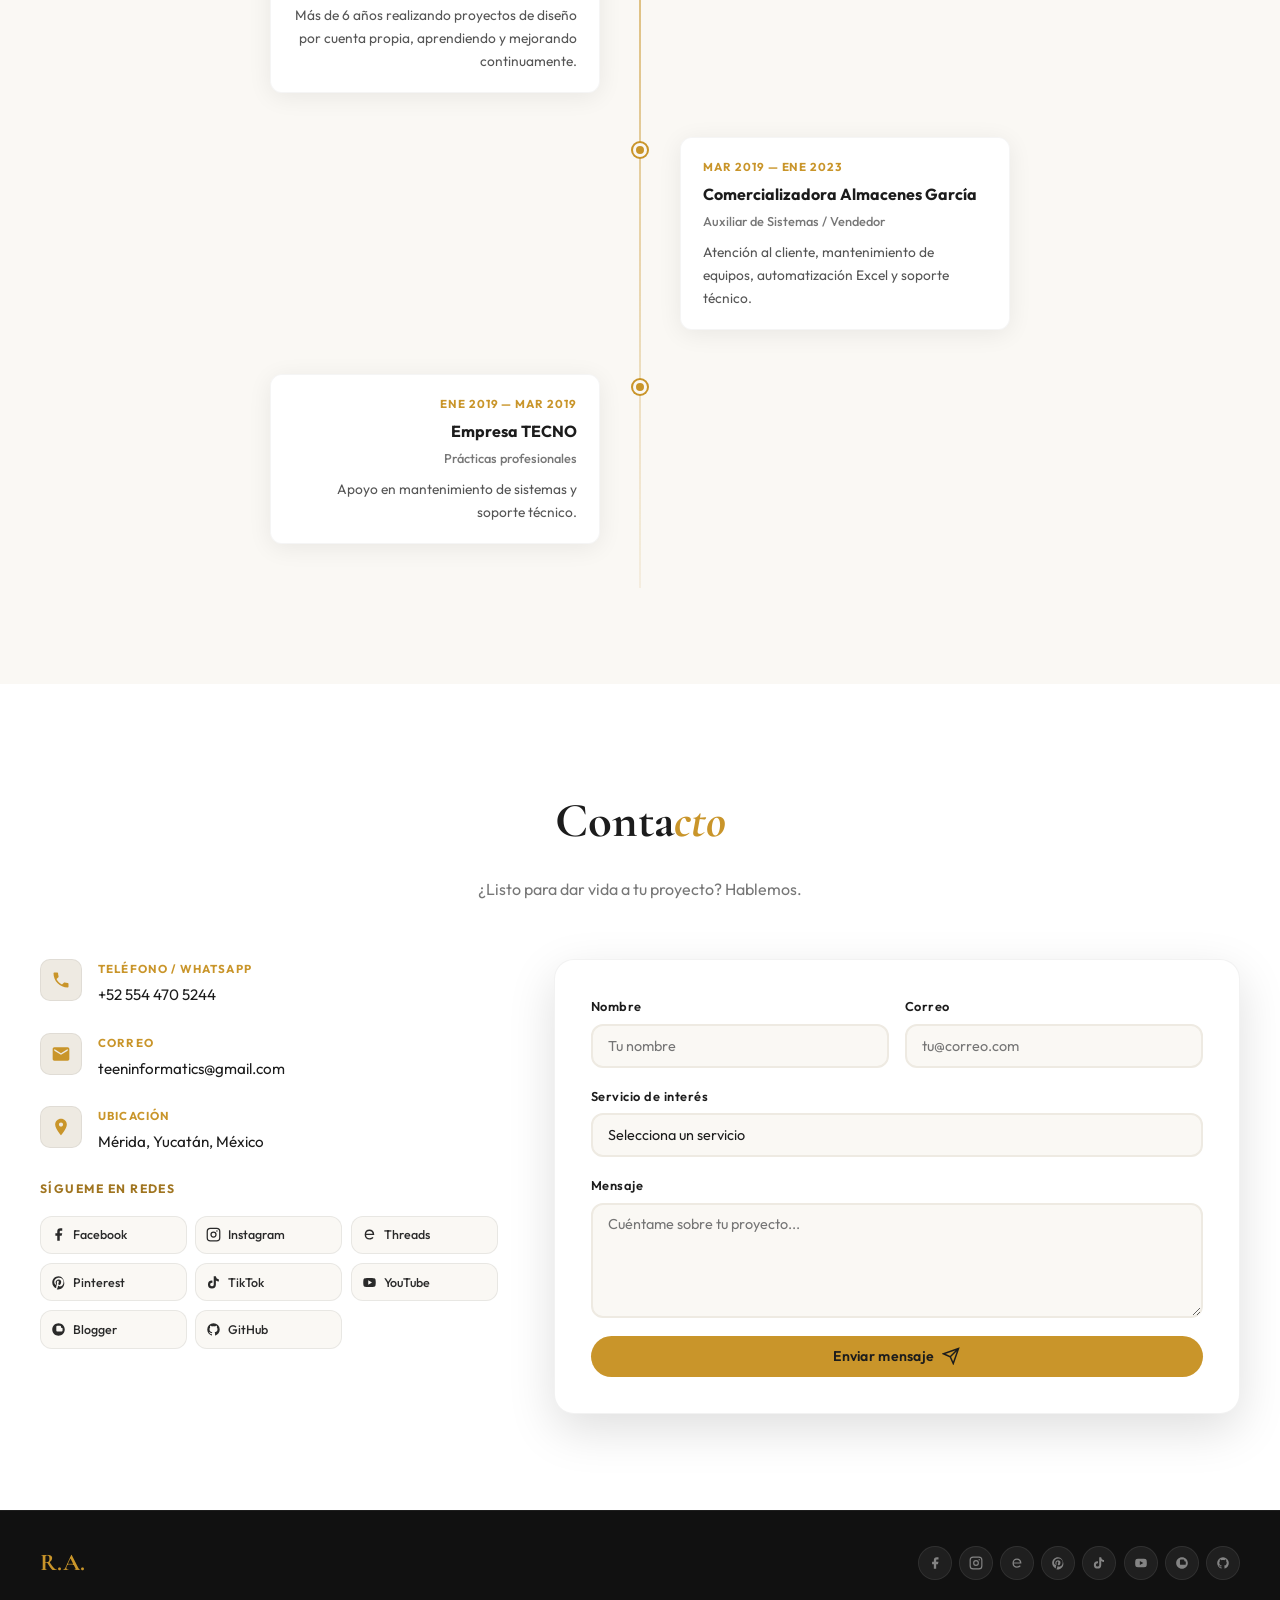
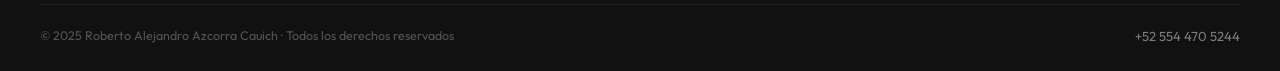
==== commit 93d8a3f8: "Update index.html" ====
--- a/index.html
+++ b/index.html
@@ -100,7 +100,7 @@
     <span class="stat-label">Años freelance</span>
   </div>
   <div class="hero-stat hero-stat-2">
-    <span class="stat-number">100+</span>
+    <span class="stat-number">40+</span>
     <span class="stat-label">Proyectos</span>
   </div>
 </div>
@@ -194,162 +194,162 @@
         <button class="filter-btn" data-filter="behance">Mi portafolio en Behance</button>
       </div>
 
-      <div class="portfolio-grid" id="portfolioGrid">
-<!-- Proyecto 1 -->
-<div class="pf-item pf-wide" data-category="identidad"
-  data-title="Identidad Corporativa Nexus"
-  data-cat="Identidad Visual"
-  data-desc="Desarrollo completo de identidad visual para empresa tecnológica: logotipo, paleta de color, tipografía y manual de marca."
-  data-images='["Assets/alex00.jpg","Assets/alex01.jpg","Assets/alex02.jpg","Assets/alex03.jpg","Assets/alex00.jpg"]'>
-  <div class="pf-thumb">
-    <img src="Assets/alex02.jpg" alt="Nexus Corp">
-    <div class="pf-thumb-accent" style="background:linear-gradient(90deg,#e94560,#533483)"></div>
-  </div>
-  <div class="pf-overlay">
-    <span class="pf-cat-tag">Identidad visual</span>
-    <h3>Nexus Corp</h3>
-    <p>Branding &amp; Manual de marca</p>
-    <button class="pf-open" aria-label="Ver galería">Ver proyecto</button>
+<div class="portfolio-grid" id="portfolioGrid">
+  <!-- Proyecto 1 -->
+  <div class="pf-item pf-wide" data-category="identidad"
+    data-title="Identidad Corporativa Nexus"
+    data-cat="Identidad Visual"
+    data-desc="Desarrollo completo de identidad visual para empresa tecnológica: logotipo, paleta de color, tipografía y manual de marca."
+    data-images='["Assets/alex00.jpg","Assets/alex01.jpg","Assets/alex02.jpg","Assets/alex03.jpg","Assets/alex00.jpg"]'>
+    <div class="pf-thumb">
+      <img src="Assets/alex02.jpg" alt="Nexus Corp">
+      <div class="pf-thumb-accent" style="background:linear-gradient(90deg,#e94560,#533483)"></div>
+    </div>
+    <div class="pf-overlay">
+      <span class="pf-cat-tag">Identidad visual</span>
+      <h3>Nexus Corp</h3>
+      <p>Branding &amp; Manual de marca</p>
+      <button class="pf-open" aria-label="Ver galería">Ver proyecto</button>
+    </div>
+  </div>
+
+  <!-- Proyecto 2 -->
+  <div class="pf-item" data-category="branding"
+    data-title="Branding Café Origen"
+    data-cat="Branding"
+    data-desc="Branding completo para cafetería artesanal: logotipo, empaque, señalética y material de punto de venta."
+    data-images='["Assets/alex01.jpg","Assets/alex02.jpg","Assets/alex03.jpg"]'>
+    <div class="pf-thumb">
+      <img src="Assets/alex01.jpg" alt="Café Origen">
+    </div>
+    <div class="pf-overlay">
+      <span class="pf-cat-tag">Branding</span>
+      <h3>Café Origen</h3>
+      <p>Identidad &amp; Empaque</p>
+      <button class="pf-open" aria-label="Ver galería">Ver proyecto</button>
+    </div>
+  </div>
+
+  <!-- Proyecto 3 -->
+  <div class="pf-item" data-category="social"
+    data-title="Social Media — FitLife"
+    data-cat="Social Media"
+    data-desc="Pack de 30 plantillas para redes sociales con coherencia visual y alto engagement."
+    data-images='["Assets/alex02.jpg","Assets/alex03.jpg","Assets/alex00.jpg"]'>
+    <div class="pf-thumb">
+      <img src="Assets/alex02.jpg" alt="FitLife Social">
+    </div>
+    <div class="pf-overlay">
+      <span class="pf-cat-tag">Social media</span>
+      <h3>FitLife Social</h3>
+      <p>Pack RRSS</p>
+      <button class="pf-open" aria-label="Ver galería">Ver proyecto</button>
+    </div>
+  </div>
+
+  <!-- Proyecto 4 -->
+  <div class="pf-item" data-category="web"
+    data-title="Landing Page — Atomic Boost"
+    data-cat="Sitio Web"
+    data-desc="Landing page para agencia de marketing digital. Diseño responsivo y optimizado para conversión."
+    data-images='["Assets/alex03.jpg","Assets/alex00.jpg","Assets/alex01.jpg"]'>
+    <div class="pf-thumb">
+      <img src="Assets/alex03.jpg" alt="Atomic Boost">
+    </div>
+    <div class="pf-overlay">
+      <span class="pf-cat-tag">Sitio web</span>
+      <h3>Atomic Boost</h3>
+      <p>Landing Page</p>
+      <button class="pf-open" aria-label="Ver galería">Ver proyecto</button>
+    </div>
+  </div>
+
+  <!-- Proyecto 5 -->
+  <div class="pf-item pf-wide" data-category="editorial"
+    data-title="Revista Anual — Tech Summit 2024"
+    data-cat="Editorial"
+    data-desc="Diseño editorial para revista corporativa de 48 páginas: diagramación, tipografía, infografías."
+    data-images='["Assets/alex00.jpg","Assets/alex01.jpg","Assets/alex02.jpg","Assets/alex03.jpg"]'>
+    <div class="pf-thumb">
+      <img src="Assets/alex00.jpg" alt="Tech Summit">
+      <div class="pf-thumb-accent" style="background:linear-gradient(90deg,#8b5cf6,#c9952a)"></div>
+    </div>
+    <div class="pf-overlay">
+      <span class="pf-cat-tag">Editorial</span>
+      <h3>Tech Summit</h3>
+      <p>Revista 48 páginas</p>
+      <button class="pf-open" aria-label="Ver galería">Ver proyecto</button>
+    </div>
+  </div>
+
+  <!-- Proyecto 6 -->
+  <div class="pf-item" data-category="identidad"
+    data-title="Logo &amp; Manual — Arq. Monterroso"
+    data-cat="Identidad Visual"
+    data-desc="Logotipo minimalista y manual de identidad para despacho de arquitectura."
+    data-images='["Assets/alex01.jpg","Assets/alex02.jpg","Assets/alex03.jpg"]'>
+    <div class="pf-thumb">
+      <img src="Assets/alex01.jpg" alt="Arq. Monterroso">
+    </div>
+    <div class="pf-overlay">
+      <span class="pf-cat-tag">Identidad visual</span>
+      <h3>Arq. Monterroso</h3>
+      <p>Logo &amp; Manual</p>
+      <button class="pf-open" aria-label="Ver galería">Ver proyecto</button>
+    </div>
+  </div>
+
+  <!-- Proyecto 7 -->
+  <div class="pf-item" data-category="branding"
+    data-title="Black MetaDryve — Branding 3D"
+    data-cat="Branding 3D"
+    data-desc="Modelado 3D, vectorizado de logos, realidad aumentada e identidad visual para automotriz."
+    data-images='["Assets/alex02.jpg","Assets/alex03.jpg","Assets/alex00.jpg"]'>
+    <div class="pf-thumb">
+      <img src="Assets/alex02.jpg" alt="Black MetaDryve">
+    </div>
+    <div class="pf-overlay">
+      <span class="pf-cat-tag">Branding 3D</span>
+      <h3>Black MetaDryve</h3>
+      <p>Identidad &amp; 3D</p>
+      <button class="pf-open" aria-label="Ver galería">Ver proyecto</button>
+    </div>
+  </div>
+
+  <!-- Proyecto 8 -->
+  <div class="pf-item" data-category="social"
+    data-title="Campaña Digital — Clínica Bienestar"
+    data-cat="Social Media"
+    data-desc="Estrategia visual para clínica médica: posts, historias, carruseles y banners."
+    data-images='["Assets/alex03.jpg","Assets/alex00.jpg","Assets/alex01.jpg"]'>
+    <div class="pf-thumb">
+      <img src="Assets/alex03.jpg" alt="Clínica Bienestar">
+    </div>
+    <div class="pf-overlay">
+      <span class="pf-cat-tag">Social media</span>
+      <h3>Clínica Bienestar</h3>
+      <p>Campaña digital</p>
+      <button class="pf-open" aria-label="Ver galería">Ver proyecto</button>
+    </div>
+  </div>
+
+  <!-- Proyecto 9 -->
+  <div class="pf-item" data-category="web"
+    data-title="Portafolio Web Personal"
+    data-cat="Sitio Web"
+    data-desc="Diseño y desarrollo de portafolio web personal: HTML5, CSS3 animado, JavaScript, 100% responsivo."
+    data-images='["Assets/alex00.jpg","Assets/alex01.jpg","Assets/alex02.jpg","Assets/alex03.jpg"]'>
+    <div class="pf-thumb">
+      <img src="Assets/alex00.jpg" alt="Portfolio Web">
+    </div>
+    <div class="pf-overlay">
+      <span class="pf-cat-tag">Sitio web</span>
+      <h3>Portfolio Web</h3>
+      <p>HTML5 / CSS3 / JS</p>
+      <button class="pf-open" aria-label="Ver galería">Ver proyecto</button>
+    </div>
   </div>
 </div>
-        <!-- Proyecto 2 -->
-        <div class="pf-item" data-category="branding"
-          data-title="Branding Café Origen"
-          data-cat="Branding"
-          data-desc="Branding completo para cafetería artesanal: logotipo, empaque, señalética y material de punto de venta con estética warm y orgánica."
-          data-images='["linear-gradient(135deg,#3d2c1e,#6b4226)","linear-gradient(135deg,#6b4226,#a0522d)","linear-gradient(135deg,#a0522d,#cd853f)","linear-gradient(135deg,#3d2c1e,#8b6347)","linear-gradient(135deg,#5c3d2e,#c9952a)"]'>
-          <div class="pf-thumb" style="background:linear-gradient(135deg,#3d2c1e,#a0522d)">
-            <div class="pf-glyph">◆</div>
-          </div>
-          <div class="pf-overlay">
-            <span class="pf-cat-tag">Branding</span>
-            <h3>Café Origen</h3>
-            <p>Identidad &amp; Empaque</p>
-            <button class="pf-open" aria-label="Ver galería">Ver proyecto</button>
-          </div>
-        </div>
-
-        <!-- Proyecto 3 -->
-        <div class="pf-item" data-category="social"
-          data-title="Social Media — FitLife"
-          data-cat="Social Media"
-          data-desc="Pack de 30 plantillas para redes sociales (Instagram, Facebook, TikTok) con coherencia visual y alto engagement para marca fitness."
-          data-images='["linear-gradient(135deg,#0d3b2e,#1a6b4a)","linear-gradient(135deg,#1a6b4a,#2d9b6e)","linear-gradient(135deg,#2d9b6e,#c9952a)","linear-gradient(135deg,#0d3b2e,#2d5a40)","linear-gradient(135deg,#1a5c3e,#3db878)"]'>
-          <div class="pf-thumb" style="background:linear-gradient(135deg,#0d3b2e,#2d9b6e)">
-            <div class="pf-glyph">◉</div>
-          </div>
-          <div class="pf-overlay">
-            <span class="pf-cat-tag">Social media</span>
-            <h3>FitLife Social</h3>
-            <p>Pack RRSS</p>
-            <button class="pf-open" aria-label="Ver galería">Ver proyecto</button>
-          </div>
-        </div>
-
-        <!-- Proyecto 4 -->
-        <div class="pf-item" data-category="web"
-          data-title="Landing Page — Atomic Boost"
-          data-cat="Sitio Web"
-          data-desc="Landing page para agencia de marketing digital. HTML5, CSS3 y JavaScript. Diseño responsivo y optimizado para conversión."
-          data-images='["linear-gradient(135deg,#1c1c1c,#444)","linear-gradient(135deg,#333,#666)","linear-gradient(135deg,#444,#c9952a)","linear-gradient(135deg,#1c1c1c,#2a2a2a)","linear-gradient(135deg,#222,#888)"]'>
-          <div class="pf-thumb" style="background:linear-gradient(135deg,#1c1c1c,#555)">
-            <div class="pf-glyph">▲</div>
-          </div>
-          <div class="pf-overlay">
-            <span class="pf-cat-tag">Sitio web</span>
-            <h3>Atomic Boost</h3>
-            <p>Landing Page</p>
-            <button class="pf-open" aria-label="Ver galería">Ver proyecto</button>
-          </div>
-        </div>
-
-        <!-- Proyecto 5 -->
-        <div class="pf-item pf-wide" data-category="editorial"
-          data-title="Revista Anual — Tech Summit 2024"
-          data-cat="Editorial"
-          data-desc="Diseño editorial para revista corporativa de 48 páginas: diagramación, tipografía, tratamiento de imágenes e infografías."
-          data-images='["linear-gradient(135deg,#2b1d3e,#5c3080)","linear-gradient(135deg,#5c3080,#8b5cf6)","linear-gradient(135deg,#8b5cf6,#c9952a)","linear-gradient(135deg,#2b1d3e,#6d28d9)","linear-gradient(135deg,#3d1f6e,#9333ea)"]'>
-          <div class="pf-thumb" style="background:linear-gradient(135deg,#2b1d3e,#8b5cf6)">
-            <div class="pf-glyph">▣</div>
-            <div class="pf-thumb-accent" style="background:linear-gradient(90deg,#8b5cf6,#c9952a)"></div>
-          </div>
-          <div class="pf-overlay">
-            <span class="pf-cat-tag">Editorial</span>
-            <h3>Tech Summit</h3>
-            <p>Revista 48 páginas</p>
-            <button class="pf-open" aria-label="Ver galería">Ver proyecto</button>
-          </div>
-        </div>
-
-        <!-- Proyecto 6 -->
-        <div class="pf-item" data-category="identidad"
-          data-title="Logo &amp; Manual — Arq. Monterroso"
-          data-cat="Identidad Visual"
-          data-desc="Logotipo minimalista y manual de identidad para despacho de arquitectura. Estética limpia, elegante y atemporal."
-          data-images='["linear-gradient(135deg,#1e2a1e,#3a5a3a)","linear-gradient(135deg,#3a5a3a,#5a8a5a)","linear-gradient(135deg,#2a4a2a,#c9952a)","linear-gradient(135deg,#1e2a1e,#4a7a4a)","linear-gradient(135deg,#243a24,#6aaa6a)"]'>
-          <div class="pf-thumb" style="background:linear-gradient(135deg,#1e2a1e,#5a8a5a)">
-            <div class="pf-glyph">⬡</div>
-          </div>
-          <div class="pf-overlay">
-            <span class="pf-cat-tag">Identidad visual</span>
-            <h3>Arq. Monterroso</h3>
-            <p>Logo &amp; Manual</p>
-            <button class="pf-open" aria-label="Ver galería">Ver proyecto</button>
-          </div>
-        </div>
-
-        <!-- Proyecto 7 -->
-        <div class="pf-item" data-category="branding"
-          data-title="Black MetaDryve — Branding 3D"
-          data-cat="Branding 3D"
-          data-desc="Modelado 3D, vectorizado de logos, realidad aumentada e identidad visual para corporativo automotriz de lujo."
-          data-images='["linear-gradient(135deg,#0a0a0a,#2a2a2a)","linear-gradient(135deg,#111,#444)","linear-gradient(135deg,#222,#c9952a)","linear-gradient(135deg,#0a0a0a,#333)","linear-gradient(135deg,#1a1a1a,#666)"]'>
-          <div class="pf-thumb" style="background:linear-gradient(135deg,#0a0a0a,#444)">
-            <div class="pf-glyph">◈</div>
-          </div>
-          <div class="pf-overlay">
-            <span class="pf-cat-tag">Branding 3D</span>
-            <h3>Black MetaDryve</h3>
-            <p>Identidad &amp; 3D</p>
-            <button class="pf-open" aria-label="Ver galería">Ver proyecto</button>
-          </div>
-        </div>
-
-        <!-- Proyecto 8 -->
-        <div class="pf-item" data-category="social"
-          data-title="Campaña Digital — Clínica Bienestar"
-          data-cat="Social Media"
-          data-desc="Estrategia visual para clínica médica: posts, historias, carruseles y banners publicitarios para Meta Ads."
-          data-images='["linear-gradient(135deg,#1a2e3a,#2a5a7a)","linear-gradient(135deg,#2a5a7a,#3a8aaa)","linear-gradient(135deg,#3a8aaa,#c9952a)","linear-gradient(135deg,#1a2e3a,#4a7a9a)","linear-gradient(135deg,#223a4a,#5a9aba)"]'>
-          <div class="pf-thumb" style="background:linear-gradient(135deg,#1a2e3a,#3a8aaa)">
-            <div class="pf-glyph">✿</div>
-          </div>
-          <div class="pf-overlay">
-            <span class="pf-cat-tag">Social media</span>
-            <h3>Clínica Bienestar</h3>
-            <p>Campaña digital</p>
-            <button class="pf-open" aria-label="Ver galería">Ver proyecto</button>
-          </div>
-        </div>
-
-        <!-- Proyecto 9 -->
-        <div class="pf-item" data-category="web"
-          data-title="Portafolio Web Personal"
-          data-cat="Sitio Web"
-          data-desc="Diseño y desarrollo de portafolio web personal: HTML5, CSS3 animado, JavaScript con efectos scroll, 100% responsivo."
-          data-images='["linear-gradient(135deg,#2a1a0a,#c9952a)","linear-gradient(135deg,#c9952a,#e0ad40)","linear-gradient(135deg,#e0ad40,#1c1c1c)","linear-gradient(135deg,#3d2a0a,#a07520)","linear-gradient(135deg,#2a1a0a,#d4a62a)"]'>
-          <div class="pf-thumb" style="background:linear-gradient(135deg,#2a1a0a,#c9952a)">
-            <div class="pf-glyph">⬤</div>
-          </div>
-          <div class="pf-overlay">
-            <span class="pf-cat-tag">Sitio web</span>
-            <h3>Portfolio Web</h3>
-            <p>HTML5 / CSS3 / JS</p>
-            <button class="pf-open" aria-label="Ver galería">Ver proyecto</button>
-          </div>
-        </div>
-      </div>
-    </div>
   </section>
 
   <!-- TRAYECTORIA -->
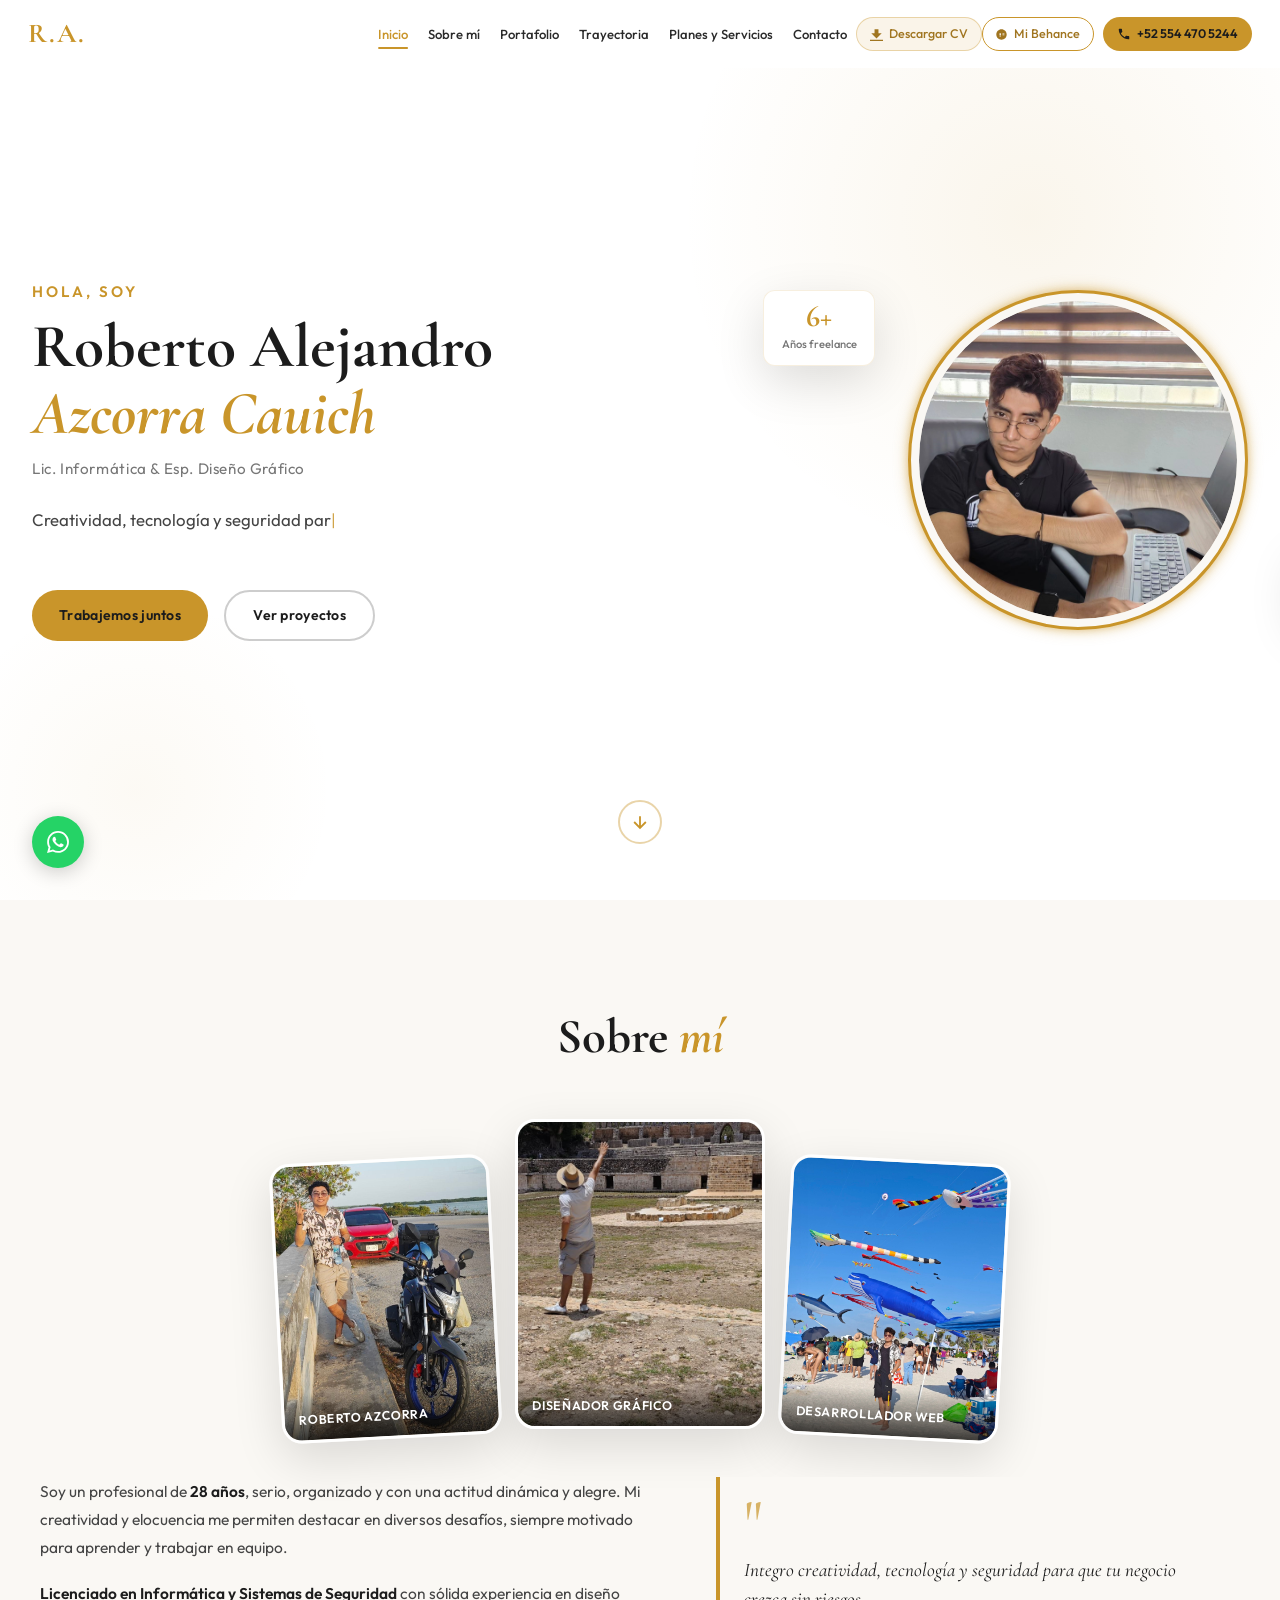
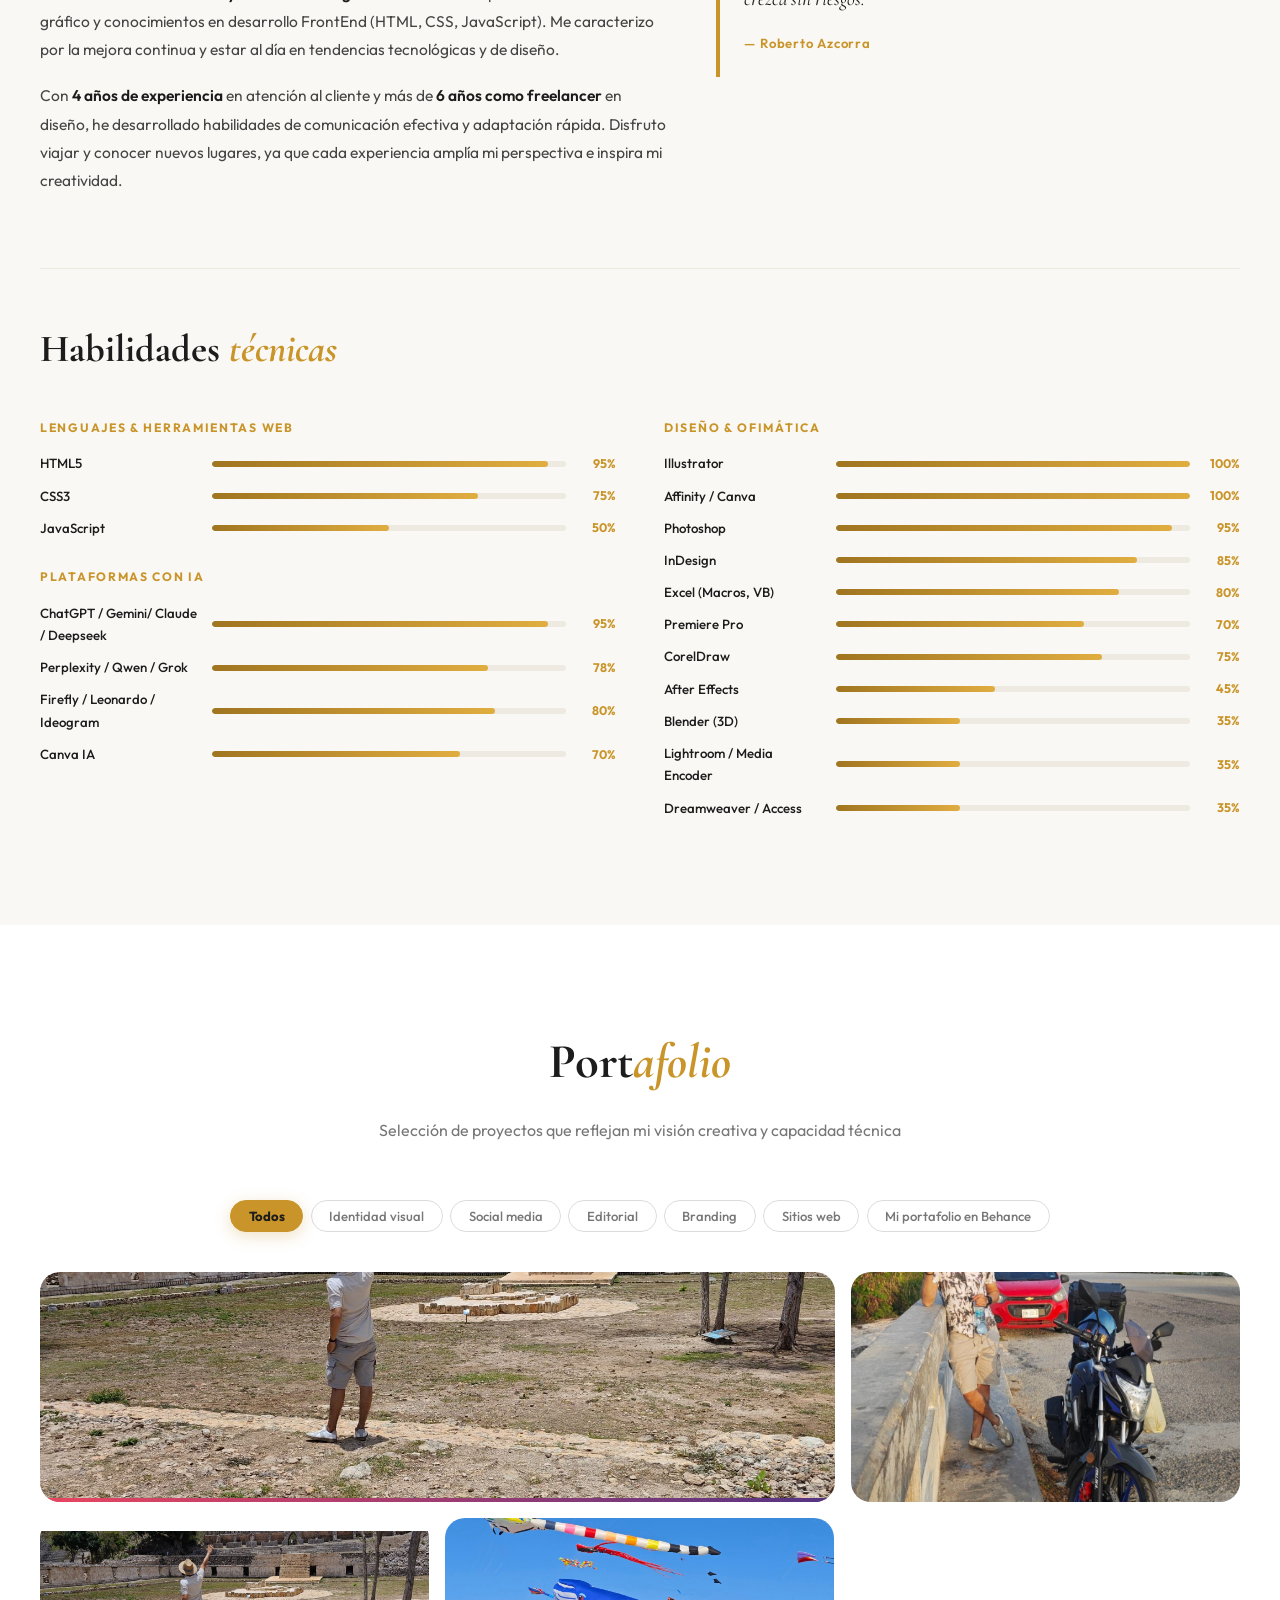
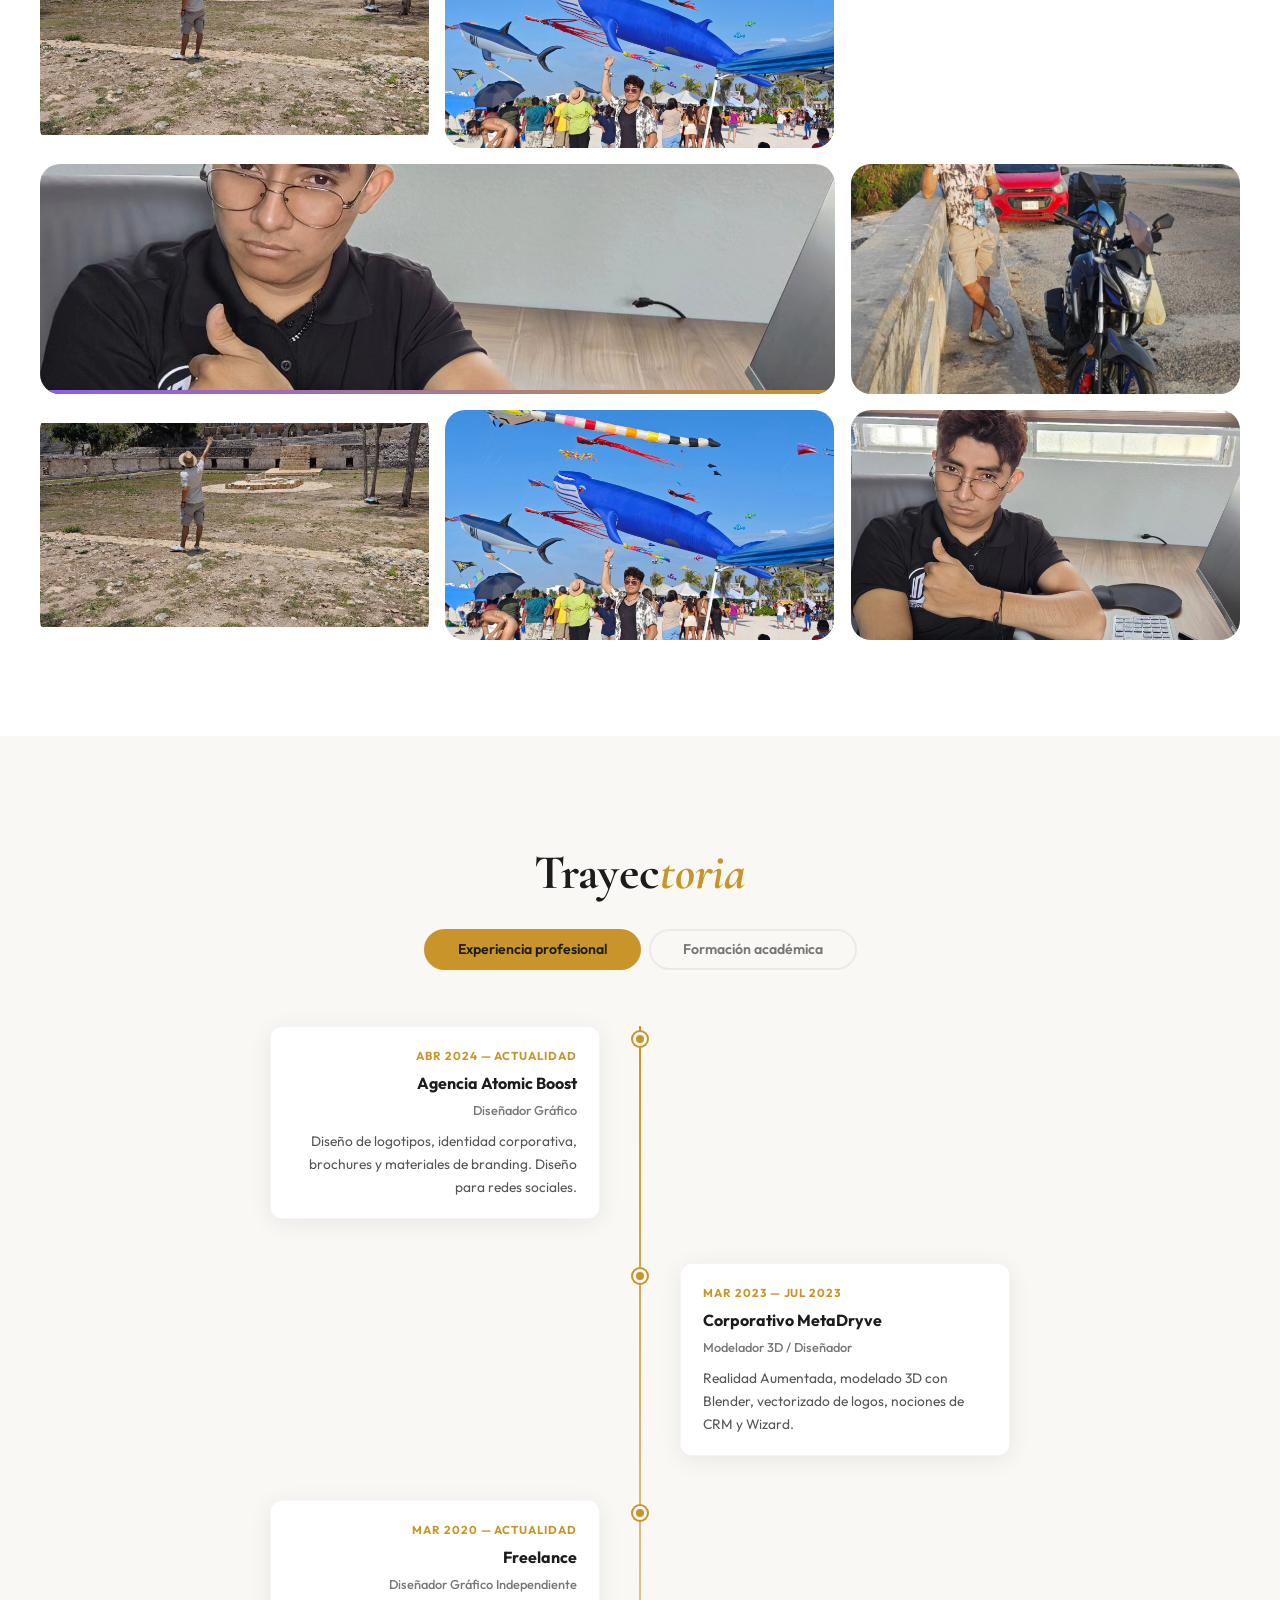
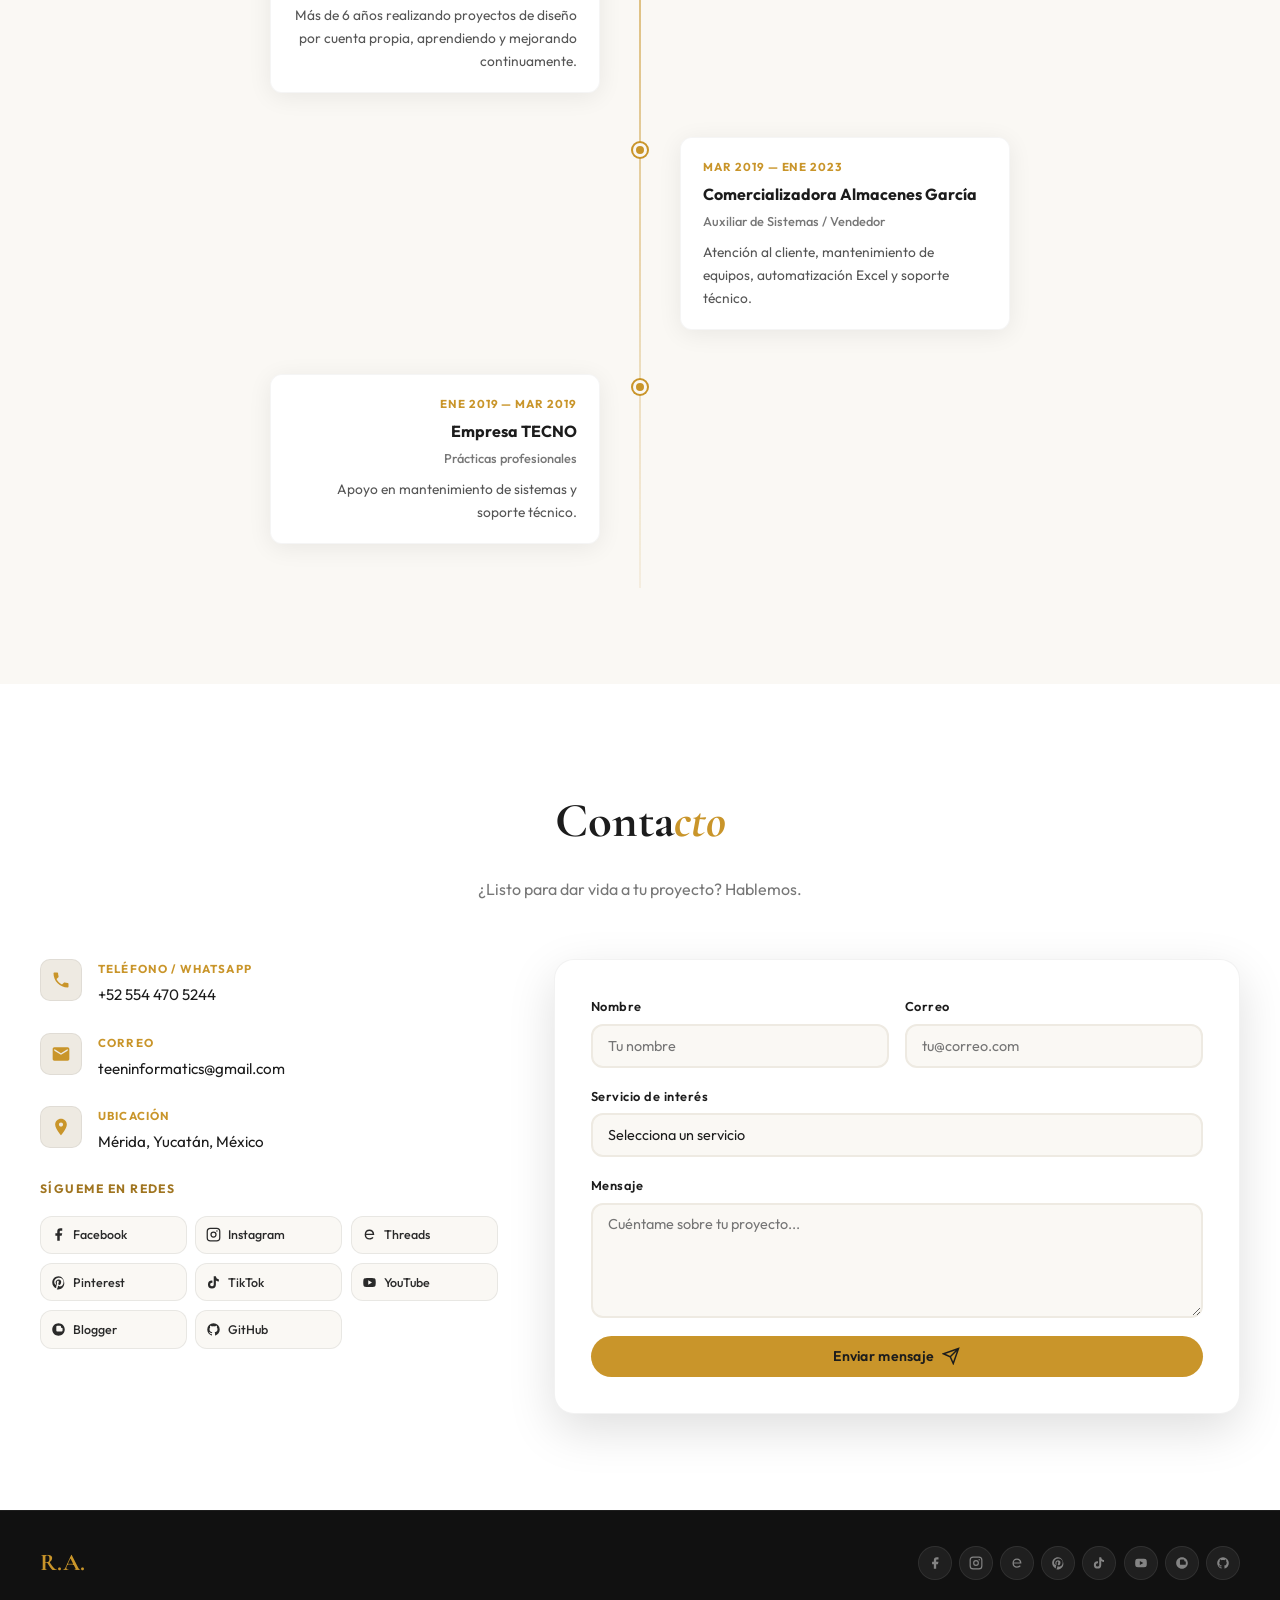
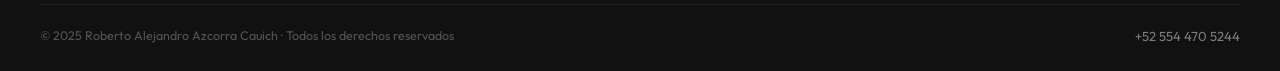
==== commit 5b1b07d9: "Update index.html" ====
--- a/index.html
+++ b/index.html
@@ -153,7 +153,7 @@
             <div class="skill-item"><span>JavaScript</span><div class="skill-bar"><div class="skill-fill" data-width="50"></div></div><span>50%</span></div>
 
             <p class="skills-group-label" style="margin-top:1.75rem">Plataformas con IA</p>
-            <div class="skill-item"><span>ChatGPT / Gemini / Claude</span><div class="skill-bar"><div class="skill-fill" data-width="95"></div></div><span>95%</span></div>
+            <div class="skill-item"><span>ChatGPT / Gemini/ Claude / Deepseek</span><div class="skill-bar"><div class="skill-fill" data-width="95"></div></div><span>95%</span></div>
             <div class="skill-item"><span>Perplexity / Qwen / Grok</span><div class="skill-bar"><div class="skill-fill" data-width="78"></div></div><span>78%</span></div>
             <div class="skill-item"><span>Firefly / Leonardo / Ideogram</span><div class="skill-bar"><div class="skill-fill" data-width="80"></div></div><span>80%</span></div>
             <div class="skill-item"><span>Canva IA</span><div class="skill-bar"><div class="skill-fill" data-width="70"></div></div><span>70%</span></div>
@@ -368,14 +368,14 @@
             <span class="timeline-date">Abr 2024 — Actualidad</span>
             <h3>Agencia Atomic Boost</h3>
             <p class="timeline-role">Diseñador Gráfico</p>
-            <p>Diseño de logotipos, identidad corporativa, brochures y materiales de branding. Enfoque en comunicación visual efectiva.</p>
+            <p>Diseño de logotipos, identidad corporativa, brochures y materiales de branding. Diseño para redes sociales.</p>
           </div>
         </div>
         <div class="timeline-item reveal-right">
           <div class="timeline-dot"></div>
           <div class="timeline-content">
             <span class="timeline-date">Mar 2023 — Jul 2023</span>
-            <h3>Corporativo Black MetaDryve</h3>
+            <h3>Corporativo MetaDryve</h3>
             <p class="timeline-role">Modelador 3D / Diseñador</p>
             <p>Realidad Aumentada, modelado 3D con Blender, vectorizado de logos, nociones de CRM y Wizard.</p>
           </div>
@@ -383,7 +383,7 @@
         <div class="timeline-item reveal-left">
           <div class="timeline-dot"></div>
           <div class="timeline-content">
-            <span class="timeline-date">Mar 2020 — Sep 2023</span>
+            <span class="timeline-date">Mar 2020 — Actualidad</span>
             <h3>Freelance</h3>
             <p class="timeline-role">Diseñador Gráfico Independiente</p>
             <p>Más de 6 años realizando proyectos de diseño por cuenta propia, aprendiendo y mejorando continuamente.</p>
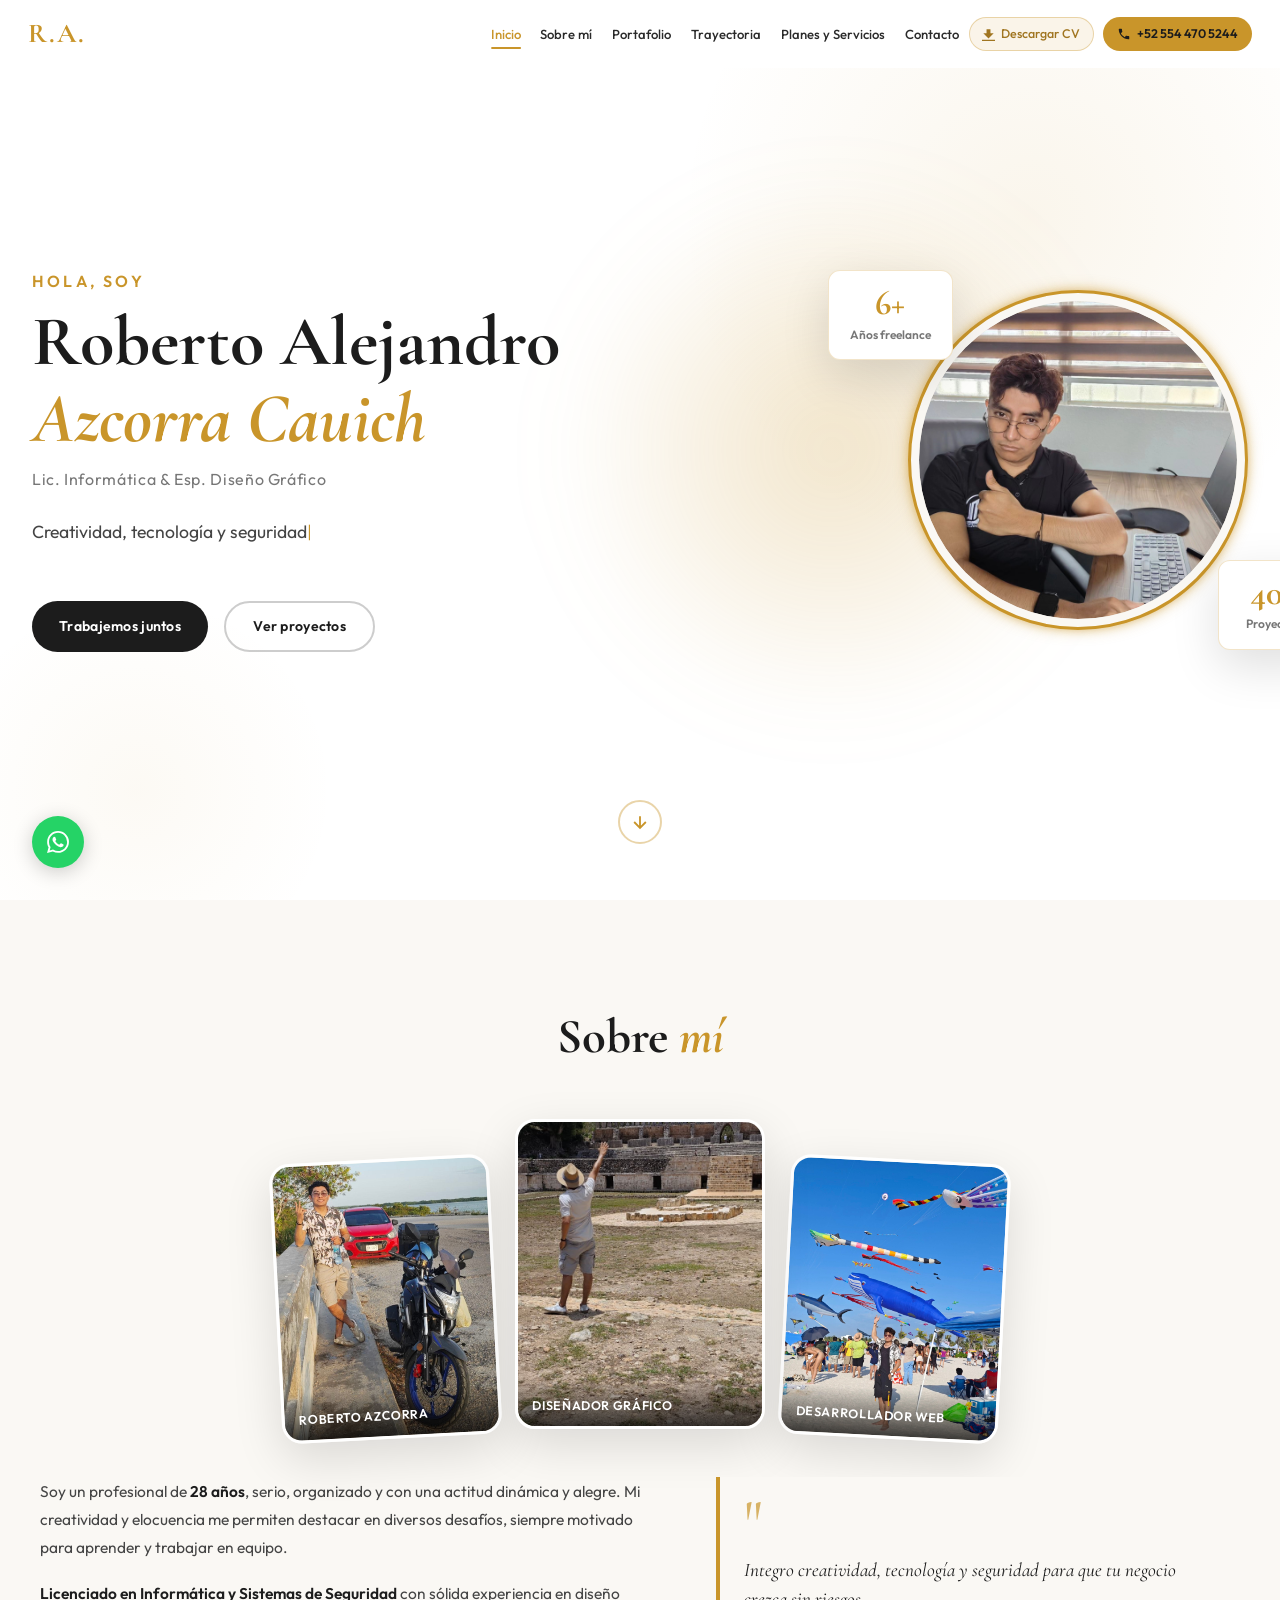
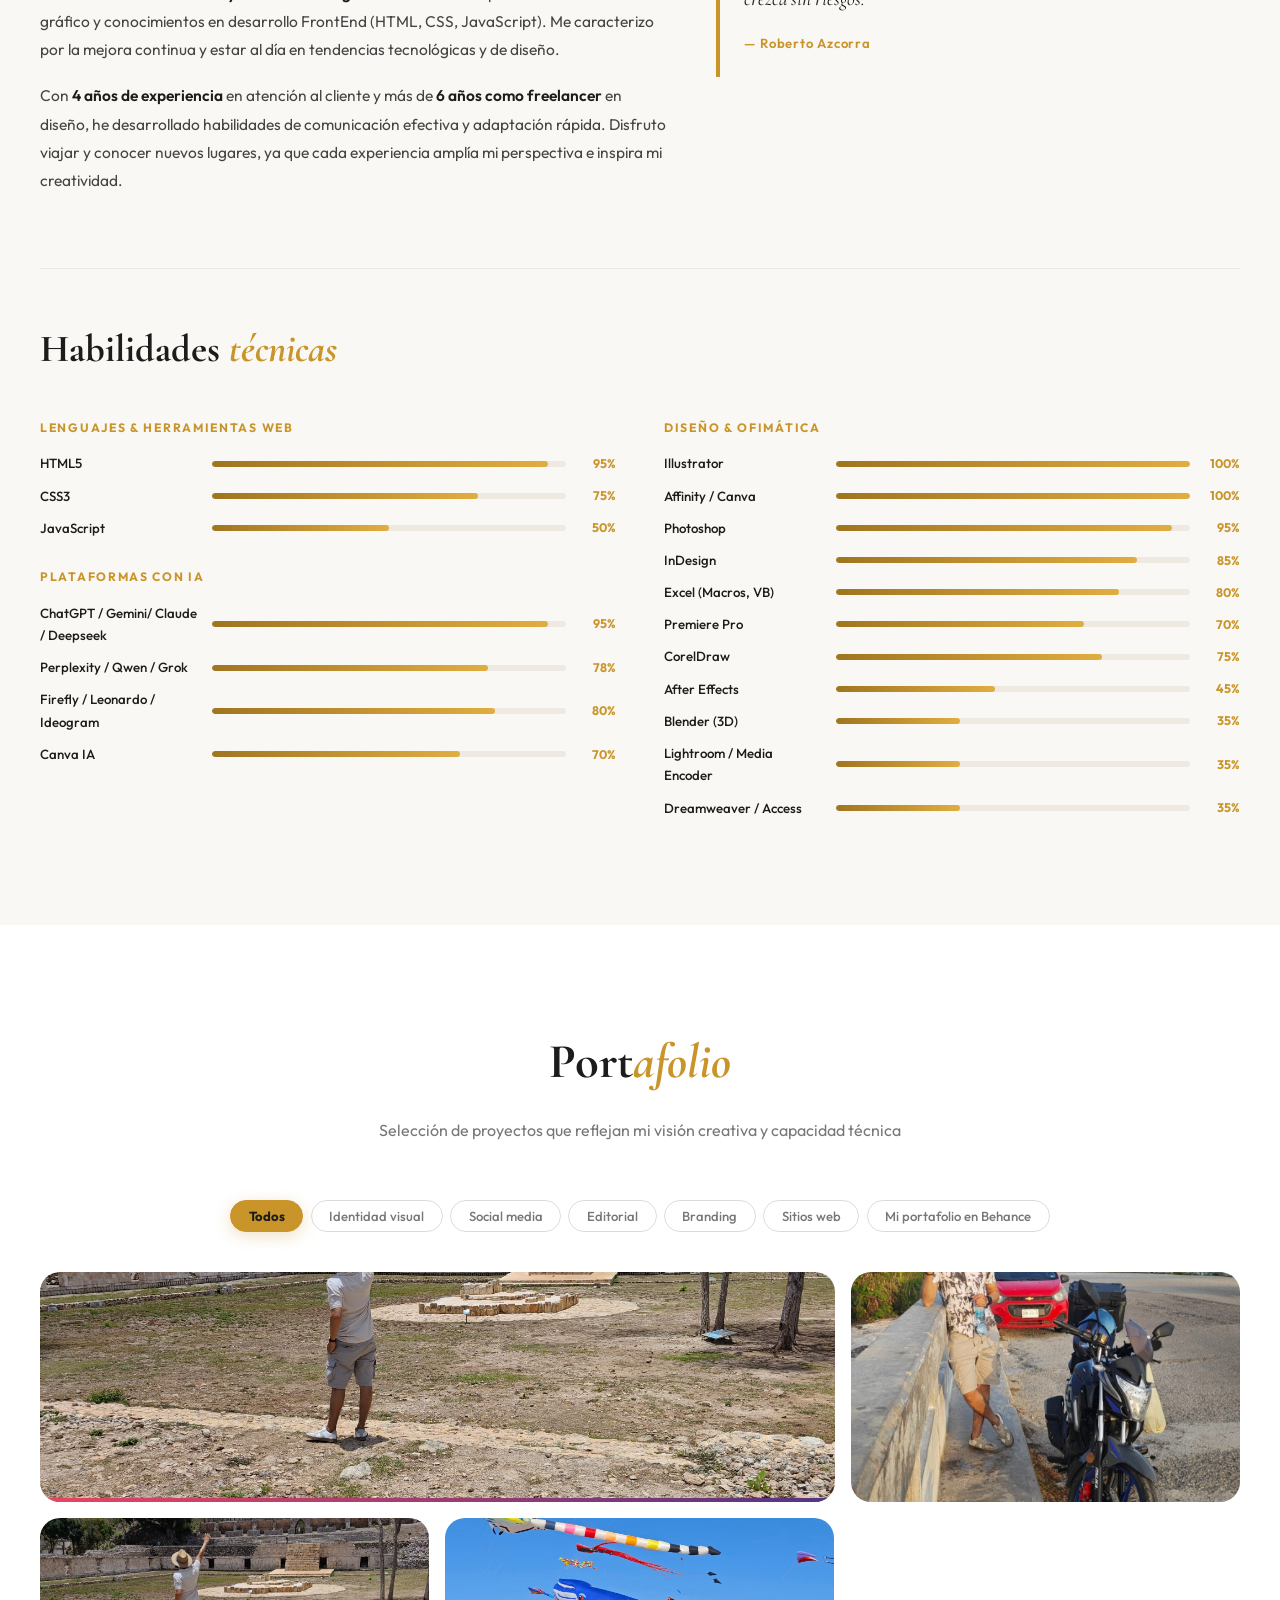
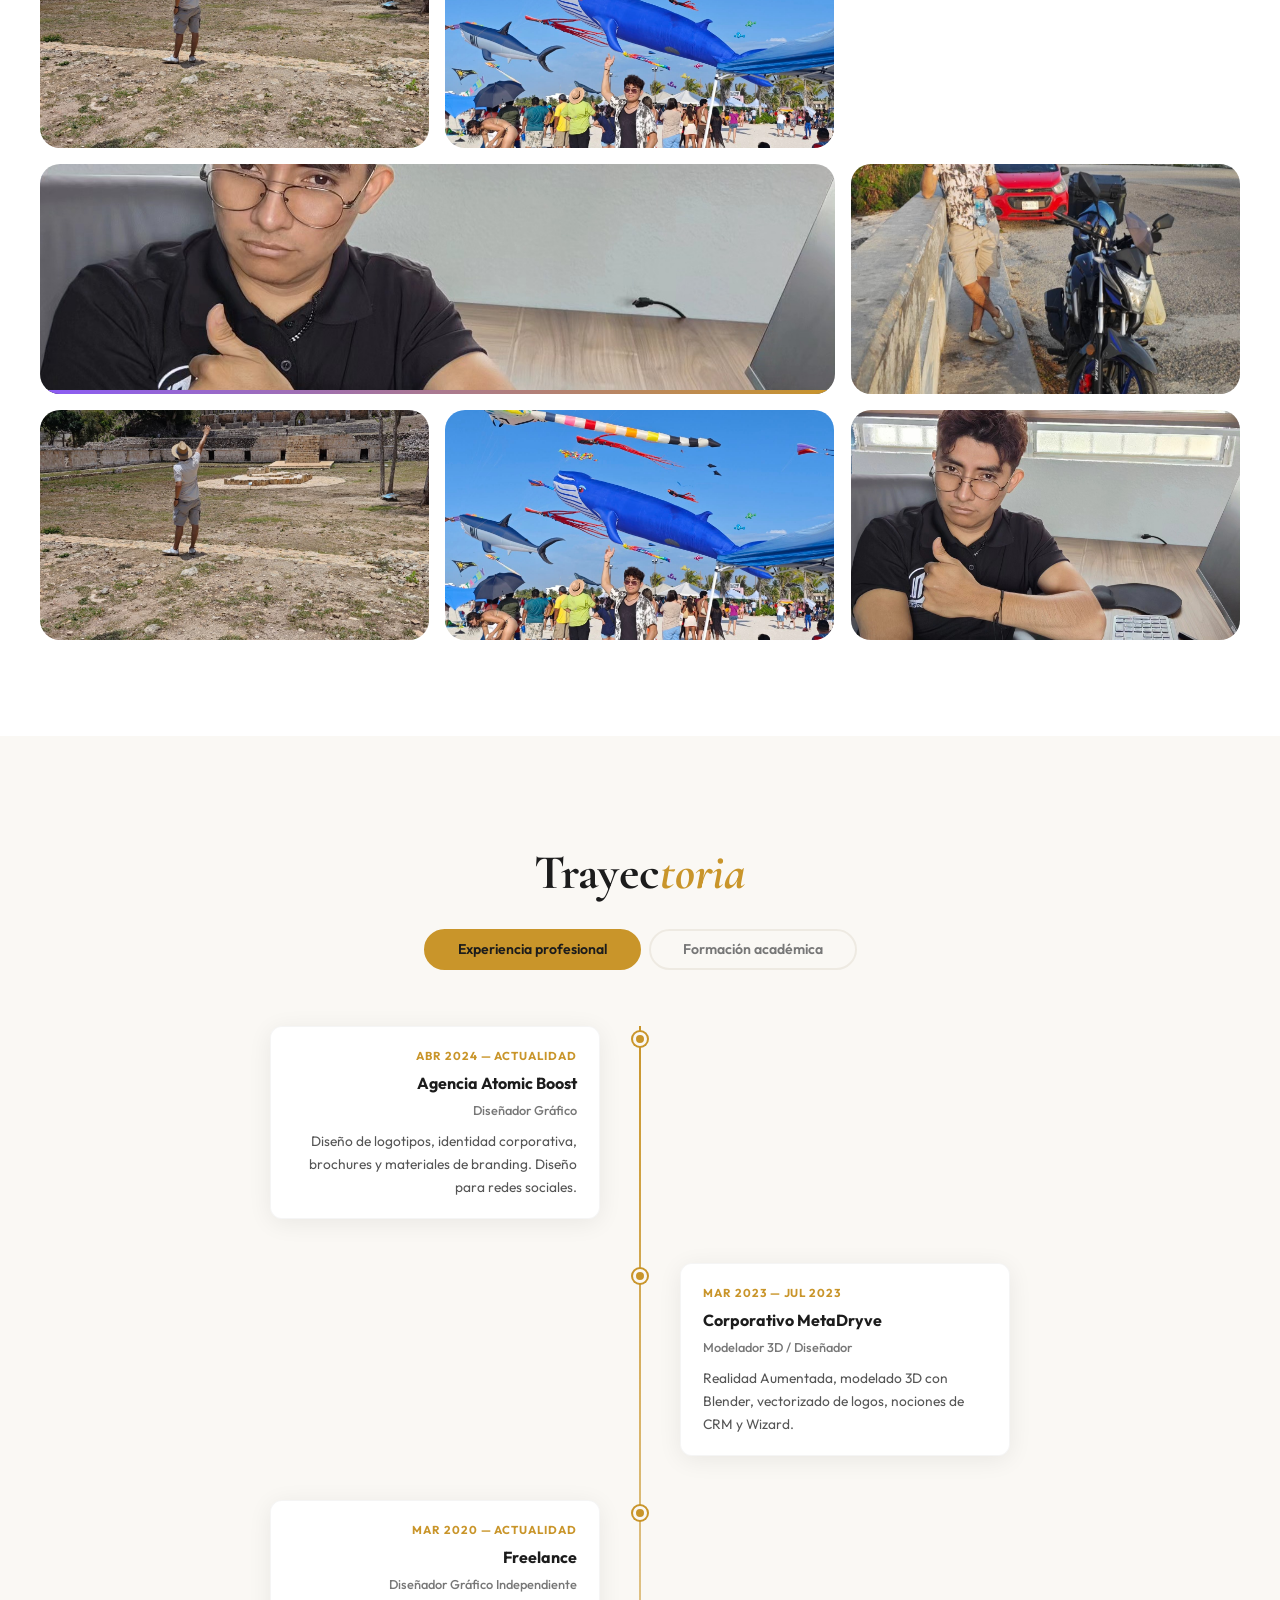
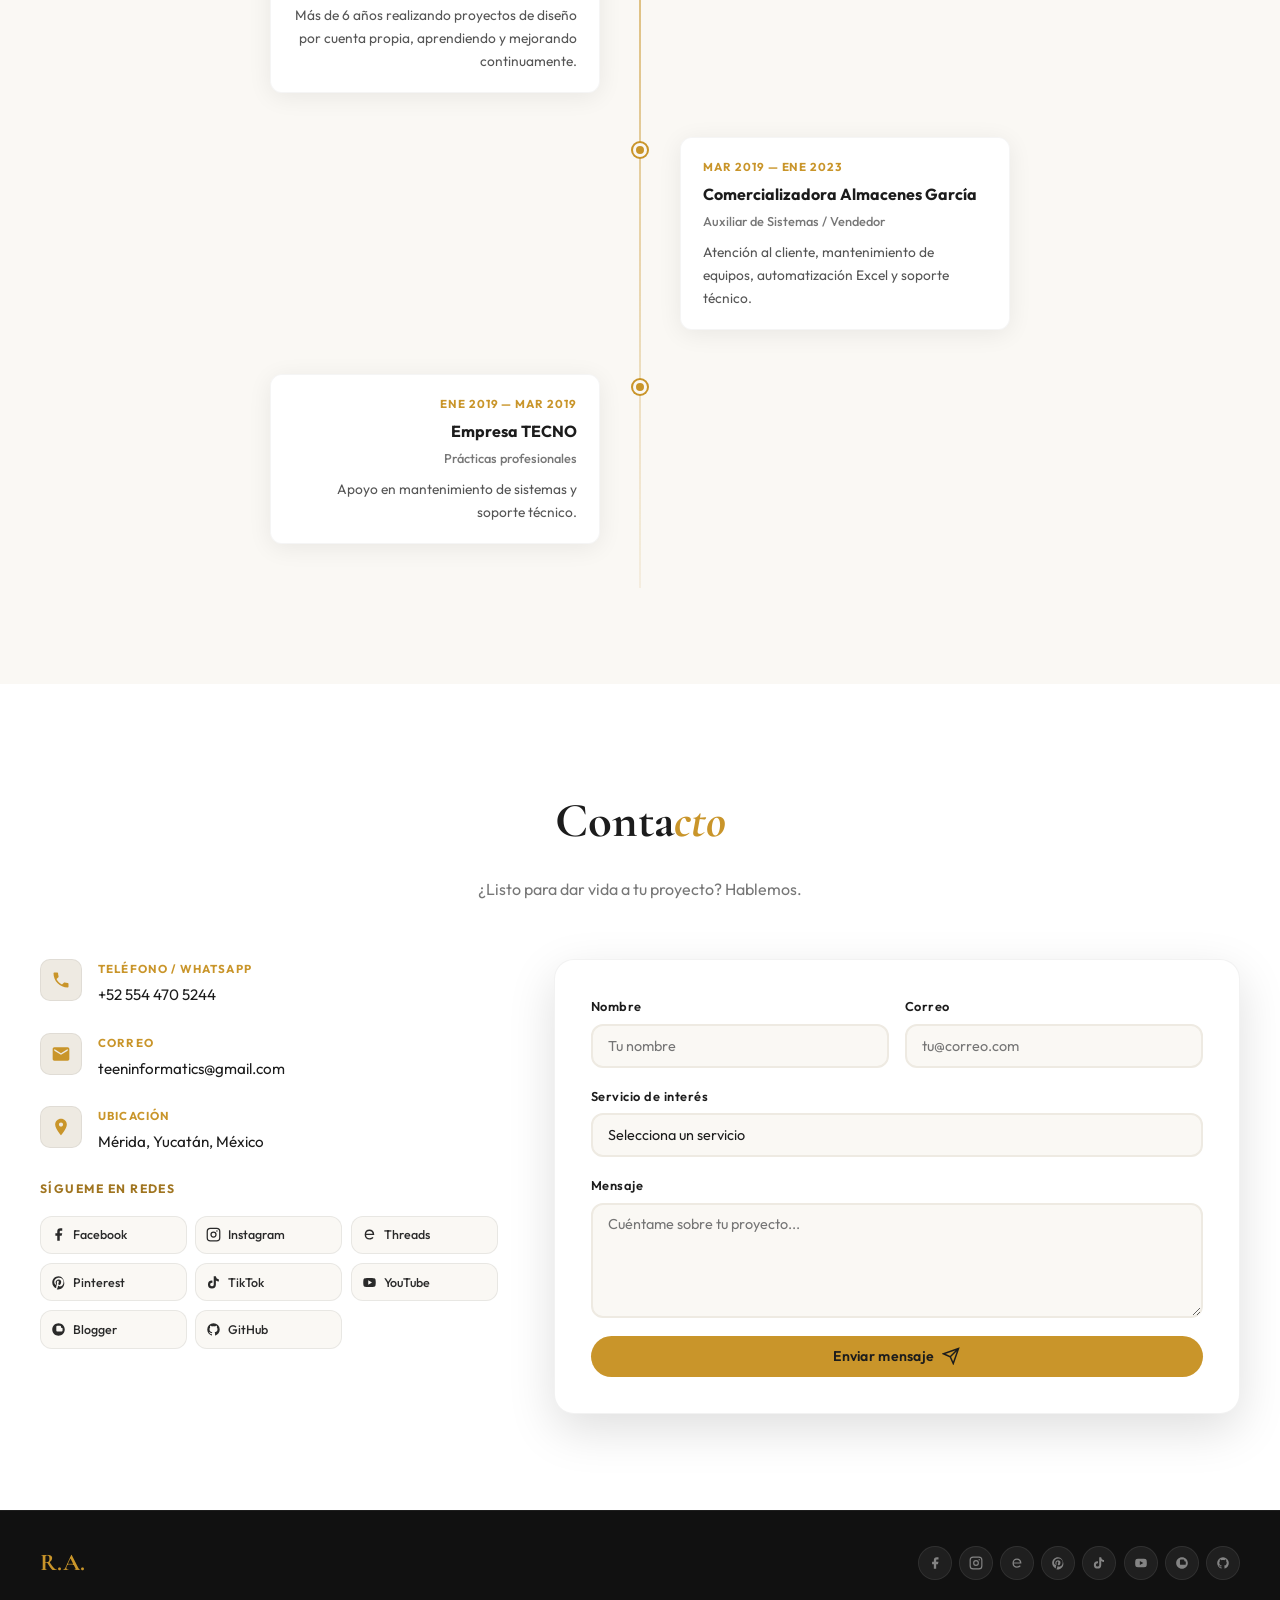
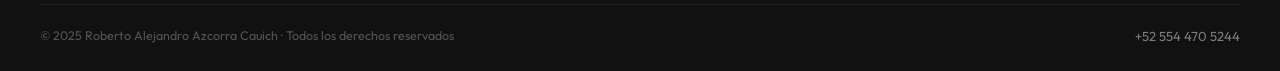
==== commit ef8630f8: "cambios" ====
--- a/index.html
+++ b/index.html
@@ -8,6 +8,7 @@
   <link rel="preconnect" href="https://fonts.gstatic.com" crossorigin />
   <link href="https://fonts.googleapis.com/css2?family=Cormorant+Garamond:ital,wght@0,400;0,600;0,700;1,400&family=Outfit:wght@300;400;500;600;700&display=swap" rel="stylesheet" />
   <link rel="stylesheet" href="styles.css" />
+  <link rel="icon" type="image/png" href="Assets/favicon.png">
 </head>
 <body>
 
@@ -31,13 +32,9 @@
         <a href="#trayectoria" class="nav-link">Trayectoria</a>
         <a href="servicios.html" class="nav-link">Planes y Servicios</a>
         <a href="#contacto" class="nav-link">Contacto</a>
-        <a href="cv.pdf" download class="nav-link nav-cv">
+        <a href="Assets/CV_Alejandro.pdf" download class="nav-link nav-cv">
           <svg viewBox="0 0 20 20" fill="currentColor" width="13" height="13"><path d="M13 8V2H7v6H2l8 8 8-8h-5zM0 18h20v2H0v-2z"/></svg>
           Descargar CV
-        </a>
-        <a href="#" target="_blank" class="nav-link nav-behance-outline">
-          <svg viewBox="0 0 20 20" fill="currentColor" width="13" height="13"><path d="M10 2c-4.42 0-8 3.58-8 8s3.58 8 8 8 8-3.58 8-8-3.58-8-8-8zm1.5 6h3v1h-3V8zm0 2h3v1h-3v-1zm-4.5-2h2v3h-2V8zm0 4h2v1h-2v-1zm-1-4h-2v1h2v-1zm0 3h-2v1h2v-1z"/></svg>
-          Mi Behance
         </a>
         <div class="nav-socials-mobile">
           <a href="https://www.facebook.com/TeenInformaticsCode?locale=es_LA" target="_blank" aria-label="Facebook" class="nsm-icon">
@@ -71,6 +68,8 @@
   <section id="inicio" class="hero">
     <div class="hero-blob hero-blob-1"></div>
     <div class="hero-blob hero-blob-2"></div>
+    <!-- Círculo de luz neon detrás de la foto -->
+    <div class="hero-glow"></div>
     <div class="hero-content">
       <div class="hero-text">
         <p class="hero-greeting reveal-up">Hola, soy</p>
@@ -83,27 +82,27 @@
           <span id="typewriter"></span><span class="cursor">|</span>
         </p>
         <div class="hero-cta reveal-up">
-          <a href="#contacto" class="btn btn-primary">Trabajemos juntos</a>
+          <a href="#contacto" class="btn btn-dark">Trabajemos juntos</a>
           <a href="#portafolio" class="btn btn-outline-dark">Ver proyectos</a>
         </div>
       </div>
-<div class="hero-image reveal-right">
-  <div class="hero-ring-outer">
-    <div class="hero-photo-ring">
-      <div class="hero-photo-placeholder">
-        <img src="Assets/alex00.jpg" alt="Roberto Azcorra">
-      </div>
-    </div>
-  </div>
-  <div class="hero-stat hero-stat-1">
-    <span class="stat-number">6+</span>
-    <span class="stat-label">Años freelance</span>
-  </div>
-  <div class="hero-stat hero-stat-2">
-    <span class="stat-number">40+</span>
-    <span class="stat-label">Proyectos</span>
-  </div>
-</div>
+      <div class="hero-image reveal-right">
+        <div class="hero-ring-outer">
+          <div class="hero-photo-ring">
+            <div class="hero-photo-placeholder">
+              <img src="Assets/alex00.jpg" alt="Roberto Azcorra">
+            </div>
+          </div>
+        </div>
+        <div class="hero-stat hero-stat-1">
+          <span class="stat-number">6+</span>
+          <span class="stat-label">Años freelance</span>
+        </div>
+        <div class="hero-stat hero-stat-2">
+          <span class="stat-number">40+</span>
+          <span class="stat-label">Proyectos</span>
+        </div>
+      </div>
     </div>
     <a href="#sobre-mi" class="hero-scroll-btn" aria-label="Bajar">
       <svg viewBox="0 0 24 24" fill="none" stroke="currentColor" stroke-width="2.2"><path d="M12 5v14M5 12l7 7 7-7"/></svg>
@@ -115,20 +114,20 @@
     <div class="container">
       <h2 class="section-title reveal-up">Sobre <span class="accent">mí</span></h2>
 
-<div class="about-photos-row reveal-up">
-  <div class="aph-card aph-card-1">
-    <img src="Assets/alex01.jpg" alt="Roberto Azcorra">
-    <div class="aph-label">Roberto Azcorra</div>
-  </div>
-  <div class="aph-card aph-card-2">
-    <img src="Assets/alex02.jpg" alt="Diseñador Gráfico">
-    <div class="aph-label">Diseñador Gráfico</div>
-  </div>
-  <div class="aph-card aph-card-3">
-    <img src="Assets/alex03.jpg" alt="Desarrollador Web">
-    <div class="aph-label">Desarrollador Web</div>
-  </div>
-</div>
+      <div class="about-photos-row reveal-up">
+        <div class="aph-card aph-card-1">
+          <img src="Assets/alex01.jpg" alt="Roberto Azcorra">
+          <div class="aph-label">Roberto Azcorra</div>
+        </div>
+        <div class="aph-card aph-card-2">
+          <img src="Assets/alex02.jpg" alt="Diseñador Gráfico">
+          <div class="aph-label">Diseñador Gráfico</div>
+        </div>
+        <div class="aph-card aph-card-3">
+          <img src="Assets/alex03.jpg" alt="Desarrollador Web">
+          <div class="aph-label">Desarrollador Web</div>
+        </div>
+      </div>
 
       <div class="about-bio-row">
         <div class="about-bio-text reveal-left">
@@ -194,162 +193,163 @@
         <button class="filter-btn" data-filter="behance">Mi portafolio en Behance</button>
       </div>
 
-<div class="portfolio-grid" id="portfolioGrid">
-  <!-- Proyecto 1 -->
-  <div class="pf-item pf-wide" data-category="identidad"
-    data-title="Identidad Corporativa Nexus"
-    data-cat="Identidad Visual"
-    data-desc="Desarrollo completo de identidad visual para empresa tecnológica: logotipo, paleta de color, tipografía y manual de marca."
-    data-images='["Assets/alex00.jpg","Assets/alex01.jpg","Assets/alex02.jpg","Assets/alex03.jpg","Assets/alex00.jpg"]'>
-    <div class="pf-thumb">
-      <img src="Assets/alex02.jpg" alt="Nexus Corp">
-      <div class="pf-thumb-accent" style="background:linear-gradient(90deg,#e94560,#533483)"></div>
-    </div>
-    <div class="pf-overlay">
-      <span class="pf-cat-tag">Identidad visual</span>
-      <h3>Nexus Corp</h3>
-      <p>Branding &amp; Manual de marca</p>
-      <button class="pf-open" aria-label="Ver galería">Ver proyecto</button>
-    </div>
-  </div>
-
-  <!-- Proyecto 2 -->
-  <div class="pf-item" data-category="branding"
-    data-title="Branding Café Origen"
-    data-cat="Branding"
-    data-desc="Branding completo para cafetería artesanal: logotipo, empaque, señalética y material de punto de venta."
-    data-images='["Assets/alex01.jpg","Assets/alex02.jpg","Assets/alex03.jpg"]'>
-    <div class="pf-thumb">
-      <img src="Assets/alex01.jpg" alt="Café Origen">
-    </div>
-    <div class="pf-overlay">
-      <span class="pf-cat-tag">Branding</span>
-      <h3>Café Origen</h3>
-      <p>Identidad &amp; Empaque</p>
-      <button class="pf-open" aria-label="Ver galería">Ver proyecto</button>
-    </div>
-  </div>
-
-  <!-- Proyecto 3 -->
-  <div class="pf-item" data-category="social"
-    data-title="Social Media — FitLife"
-    data-cat="Social Media"
-    data-desc="Pack de 30 plantillas para redes sociales con coherencia visual y alto engagement."
-    data-images='["Assets/alex02.jpg","Assets/alex03.jpg","Assets/alex00.jpg"]'>
-    <div class="pf-thumb">
-      <img src="Assets/alex02.jpg" alt="FitLife Social">
-    </div>
-    <div class="pf-overlay">
-      <span class="pf-cat-tag">Social media</span>
-      <h3>FitLife Social</h3>
-      <p>Pack RRSS</p>
-      <button class="pf-open" aria-label="Ver galería">Ver proyecto</button>
-    </div>
-  </div>
-
-  <!-- Proyecto 4 -->
-  <div class="pf-item" data-category="web"
-    data-title="Landing Page — Atomic Boost"
-    data-cat="Sitio Web"
-    data-desc="Landing page para agencia de marketing digital. Diseño responsivo y optimizado para conversión."
-    data-images='["Assets/alex03.jpg","Assets/alex00.jpg","Assets/alex01.jpg"]'>
-    <div class="pf-thumb">
-      <img src="Assets/alex03.jpg" alt="Atomic Boost">
-    </div>
-    <div class="pf-overlay">
-      <span class="pf-cat-tag">Sitio web</span>
-      <h3>Atomic Boost</h3>
-      <p>Landing Page</p>
-      <button class="pf-open" aria-label="Ver galería">Ver proyecto</button>
-    </div>
-  </div>
-
-  <!-- Proyecto 5 -->
-  <div class="pf-item pf-wide" data-category="editorial"
-    data-title="Revista Anual — Tech Summit 2024"
-    data-cat="Editorial"
-    data-desc="Diseño editorial para revista corporativa de 48 páginas: diagramación, tipografía, infografías."
-    data-images='["Assets/alex00.jpg","Assets/alex01.jpg","Assets/alex02.jpg","Assets/alex03.jpg"]'>
-    <div class="pf-thumb">
-      <img src="Assets/alex00.jpg" alt="Tech Summit">
-      <div class="pf-thumb-accent" style="background:linear-gradient(90deg,#8b5cf6,#c9952a)"></div>
-    </div>
-    <div class="pf-overlay">
-      <span class="pf-cat-tag">Editorial</span>
-      <h3>Tech Summit</h3>
-      <p>Revista 48 páginas</p>
-      <button class="pf-open" aria-label="Ver galería">Ver proyecto</button>
-    </div>
-  </div>
-
-  <!-- Proyecto 6 -->
-  <div class="pf-item" data-category="identidad"
-    data-title="Logo &amp; Manual — Arq. Monterroso"
-    data-cat="Identidad Visual"
-    data-desc="Logotipo minimalista y manual de identidad para despacho de arquitectura."
-    data-images='["Assets/alex01.jpg","Assets/alex02.jpg","Assets/alex03.jpg"]'>
-    <div class="pf-thumb">
-      <img src="Assets/alex01.jpg" alt="Arq. Monterroso">
-    </div>
-    <div class="pf-overlay">
-      <span class="pf-cat-tag">Identidad visual</span>
-      <h3>Arq. Monterroso</h3>
-      <p>Logo &amp; Manual</p>
-      <button class="pf-open" aria-label="Ver galería">Ver proyecto</button>
-    </div>
-  </div>
-
-  <!-- Proyecto 7 -->
-  <div class="pf-item" data-category="branding"
-    data-title="Black MetaDryve — Branding 3D"
-    data-cat="Branding 3D"
-    data-desc="Modelado 3D, vectorizado de logos, realidad aumentada e identidad visual para automotriz."
-    data-images='["Assets/alex02.jpg","Assets/alex03.jpg","Assets/alex00.jpg"]'>
-    <div class="pf-thumb">
-      <img src="Assets/alex02.jpg" alt="Black MetaDryve">
-    </div>
-    <div class="pf-overlay">
-      <span class="pf-cat-tag">Branding 3D</span>
-      <h3>Black MetaDryve</h3>
-      <p>Identidad &amp; 3D</p>
-      <button class="pf-open" aria-label="Ver galería">Ver proyecto</button>
-    </div>
-  </div>
-
-  <!-- Proyecto 8 -->
-  <div class="pf-item" data-category="social"
-    data-title="Campaña Digital — Clínica Bienestar"
-    data-cat="Social Media"
-    data-desc="Estrategia visual para clínica médica: posts, historias, carruseles y banners."
-    data-images='["Assets/alex03.jpg","Assets/alex00.jpg","Assets/alex01.jpg"]'>
-    <div class="pf-thumb">
-      <img src="Assets/alex03.jpg" alt="Clínica Bienestar">
-    </div>
-    <div class="pf-overlay">
-      <span class="pf-cat-tag">Social media</span>
-      <h3>Clínica Bienestar</h3>
-      <p>Campaña digital</p>
-      <button class="pf-open" aria-label="Ver galería">Ver proyecto</button>
-    </div>
-  </div>
-
-  <!-- Proyecto 9 -->
-  <div class="pf-item" data-category="web"
-    data-title="Portafolio Web Personal"
-    data-cat="Sitio Web"
-    data-desc="Diseño y desarrollo de portafolio web personal: HTML5, CSS3 animado, JavaScript, 100% responsivo."
-    data-images='["Assets/alex00.jpg","Assets/alex01.jpg","Assets/alex02.jpg","Assets/alex03.jpg"]'>
-    <div class="pf-thumb">
-      <img src="Assets/alex00.jpg" alt="Portfolio Web">
-    </div>
-    <div class="pf-overlay">
-      <span class="pf-cat-tag">Sitio web</span>
-      <h3>Portfolio Web</h3>
-      <p>HTML5 / CSS3 / JS</p>
-      <button class="pf-open" aria-label="Ver galería">Ver proyecto</button>
-    </div>
-  </div>
-</div>
+      <div class="portfolio-grid" id="portfolioGrid">
+        <!-- Proyecto 1 -->
+        <div class="pf-item pf-wide" data-category="identidad"
+          data-title="Identidad Corporativa Nexus"
+          data-cat="Identidad Visual"
+          data-desc="Desarrollo completo de identidad visual para empresa tecnológica: logotipo, paleta de color, tipografía y manual de marca."
+          data-images='["Assets/alex00.jpg","Assets/alex01.jpg","Assets/alex02.jpg","Assets/alex03.jpg","Assets/alex00.jpg"]'>
+          <div class="pf-thumb">
+            <img src="Assets/alex02.jpg" alt="Nexus Corp">
+            <div class="pf-thumb-accent" style="background:linear-gradient(90deg,#e94560,#533483)"></div>
+          </div>
+          <div class="pf-overlay">
+            <span class="pf-cat-tag">Identidad visual</span>
+            <h3>Nexus Corp</h3>
+            <p>Branding &amp; Manual de marca</p>
+            <button class="pf-open" aria-label="Ver galería">Ver proyecto</button>
+          </div>
+        </div>
+
+        <!-- Proyecto 2 -->
+        <div class="pf-item" data-category="branding"
+          data-title="Branding Café Origen"
+          data-cat="Branding"
+          data-desc="Branding completo para cafetería artesanal: logotipo, empaque, señalética y material de punto de venta."
+          data-images='["Assets/alex01.jpg","Assets/alex02.jpg","Assets/alex03.jpg"]'>
+          <div class="pf-thumb">
+            <img src="Assets/alex01.jpg" alt="Café Origen">
+          </div>
+          <div class="pf-overlay">
+            <span class="pf-cat-tag">Branding</span>
+            <h3>Café Origen</h3>
+            <p>Identidad &amp; Empaque</p>
+            <button class="pf-open" aria-label="Ver galería">Ver proyecto</button>
+          </div>
+        </div>
+
+        <!-- Proyecto 3 -->
+        <div class="pf-item" data-category="social"
+          data-title="Social Media — FitLife"
+          data-cat="Social Media"
+          data-desc="Pack de 30 plantillas para redes sociales con coherencia visual y alto engagement."
+          data-images='["Assets/alex02.jpg","Assets/alex03.jpg","Assets/alex00.jpg"]'>
+          <div class="pf-thumb">
+            <img src="Assets/alex02.jpg" alt="FitLife Social">
+          </div>
+          <div class="pf-overlay">
+            <span class="pf-cat-tag">Social media</span>
+            <h3>FitLife Social</h3>
+            <p>Pack RRSS</p>
+            <button class="pf-open" aria-label="Ver galería">Ver proyecto</button>
+          </div>
+        </div>
+
+        <!-- Proyecto 4 -->
+        <div class="pf-item" data-category="web"
+          data-title="Landing Page — Atomic Boost"
+          data-cat="Sitio Web"
+          data-desc="Landing page para agencia de marketing digital. Diseño responsivo y optimizado para conversión."
+          data-images='["Assets/alex03.jpg","Assets/alex00.jpg","Assets/alex01.jpg"]'>
+          <div class="pf-thumb">
+            <img src="Assets/alex03.jpg" alt="Atomic Boost">
+          </div>
+          <div class="pf-overlay">
+            <span class="pf-cat-tag">Sitio web</span>
+            <h3>Atomic Boost</h3>
+            <p>Landing Page</p>
+            <button class="pf-open" aria-label="Ver galería">Ver proyecto</button>
+          </div>
+        </div>
+
+        <!-- Proyecto 5 -->
+        <div class="pf-item pf-wide" data-category="editorial"
+          data-title="Revista Anual — Tech Summit 2024"
+          data-cat="Editorial"
+          data-desc="Diseño editorial para revista corporativa de 48 páginas: diagramación, tipografía, infografías."
+          data-images='["Assets/alex00.jpg","Assets/alex01.jpg","Assets/alex02.jpg","Assets/alex03.jpg"]'>
+          <div class="pf-thumb">
+            <img src="Assets/alex00.jpg" alt="Tech Summit">
+            <div class="pf-thumb-accent" style="background:linear-gradient(90deg,#8b5cf6,#c9952a)"></div>
+          </div>
+          <div class="pf-overlay">
+            <span class="pf-cat-tag">Editorial</span>
+            <h3>Tech Summit</h3>
+            <p>Revista 48 páginas</p>
+            <button class="pf-open" aria-label="Ver galería">Ver proyecto</button>
+          </div>
+        </div>
+
+        <!-- Proyecto 6 -->
+        <div class="pf-item" data-category="identidad"
+          data-title="Logo &amp; Manual — Arq. Monterroso"
+          data-cat="Identidad Visual"
+          data-desc="Logotipo minimalista y manual de identidad para despacho de arquitectura."
+          data-images='["Assets/alex01.jpg","Assets/alex02.jpg","Assets/alex03.jpg"]'>
+          <div class="pf-thumb">
+            <img src="Assets/alex01.jpg" alt="Arq. Monterroso">
+          </div>
+          <div class="pf-overlay">
+            <span class="pf-cat-tag">Identidad visual</span>
+            <h3>Arq. Monterroso</h3>
+            <p>Logo &amp; Manual</p>
+            <button class="pf-open" aria-label="Ver galería">Ver proyecto</button>
+          </div>
+        </div>
+
+        <!-- Proyecto 7 -->
+        <div class="pf-item" data-category="branding"
+          data-title="Black MetaDryve — Branding 3D"
+          data-cat="Branding 3D"
+          data-desc="Modelado 3D, vectorizado de logos, realidad aumentada e identidad visual para automotriz."
+          data-images='["Assets/alex02.jpg","Assets/alex03.jpg","Assets/alex00.jpg"]'>
+          <div class="pf-thumb">
+            <img src="Assets/alex02.jpg" alt="Black MetaDryve">
+          </div>
+          <div class="pf-overlay">
+            <span class="pf-cat-tag">Branding 3D</span>
+            <h3>Black MetaDryve</h3>
+            <p>Identidad &amp; 3D</p>
+            <button class="pf-open" aria-label="Ver galería">Ver proyecto</button>
+          </div>
+        </div>
+
+        <!-- Proyecto 8 -->
+        <div class="pf-item" data-category="social"
+          data-title="Campaña Digital — Clínica Bienestar"
+          data-cat="Social Media"
+          data-desc="Estrategia visual para clínica médica: posts, historias, carruseles y banners."
+          data-images='["Assets/alex03.jpg","Assets/alex00.jpg","Assets/alex01.jpg"]'>
+          <div class="pf-thumb">
+            <img src="Assets/alex03.jpg" alt="Clínica Bienestar">
+          </div>
+          <div class="pf-overlay">
+            <span class="pf-cat-tag">Social media</span>
+            <h3>Clínica Bienestar</h3>
+            <p>Campaña digital</p>
+            <button class="pf-open" aria-label="Ver galería">Ver proyecto</button>
+          </div>
+        </div>
+
+        <!-- Proyecto 9 -->
+        <div class="pf-item" data-category="web"
+          data-title="Portafolio Web Personal"
+          data-cat="Sitio Web"
+          data-desc="Diseño y desarrollo de portafolio web personal: HTML5, CSS3 animado, JavaScript, 100% responsivo."
+          data-images='["Assets/alex00.jpg","Assets/alex01.jpg","Assets/alex02.jpg","Assets/alex03.jpg"]'>
+          <div class="pf-thumb">
+            <img src="Assets/alex00.jpg" alt="Portfolio Web">
+          </div>
+          <div class="pf-overlay">
+            <span class="pf-cat-tag">Sitio web</span>
+            <h3>Portfolio Web</h3>
+            <p>HTML5 / CSS3 / JS</p>
+            <button class="pf-open" aria-label="Ver galería">Ver proyecto</button>
+          </div>
+        </div>
+      </div>
+    </div>
   </section>
 
   <!-- TRAYECTORIA -->
--- a/styles.css
+++ b/styles.css
@@ -38,7 +38,7 @@
 input, select, textarea { -webkit-appearance: none; appearance: none; }
 
 /* ──────────────────────────────────────────────
-   PRELOADER — FONDO BLANCO
+   PRELOADER
 ────────────────────────────────────────────── */
 #preloader {
   position: fixed; inset: 0; z-index: 9999;
@@ -78,17 +78,17 @@
 @keyframes preloader-fill { to { width: 100%; } }
 
 /* ──────────────────────────────────────────────
-   NAVBAR — CORREGIDO (siempre fijo)
+   NAVBAR (común para index y servicios)
 ────────────────────────────────────────────── */
 #navbar {
   position: fixed;
   top: 0; left: 0; right: 0;
   z-index: 1000;
-  height: var(--nav-h);          /* altura fija */
+  height: var(--nav-h);
   background: rgba(255,255,255,0.97);
   transition: background 0.35s ease, box-shadow 0.35s ease;
-  transform: translateZ(0);      /* fuerza capa de composición */
-  will-change: transform;        /* optimización */
+  transform: translateZ(0);
+  will-change: transform;
 }
 #navbar.scrolled {
   background: var(--dark);
@@ -98,7 +98,7 @@
 .nav-container {
   max-width: 1320px;
   margin: 0 auto;
-  height: 100%;                  /* hereda la altura de #navbar */
+  height: 100%;
   padding: 0 1.75rem;
   display: flex;
   align-items: center;
@@ -251,6 +251,24 @@
   bottom: -10%; left: -5%;
   background: radial-gradient(ellipse, rgba(201,149,42,0.05) 0%, transparent 70%);
 }
+
+/* Círculo de luz neon difuminado detrás de la foto */
+.hero-glow {
+  position: absolute;
+  width: 80vmin;
+  height: 80vmin;
+  max-width: 550px;
+  max-height: 550px;
+  background: radial-gradient(circle, rgba(201,149,42,0.25) 0%, rgba(201,149,42,0) 70%);
+  border-radius: 50%;
+  filter: blur(40px);
+  top: 50%;
+  left: 65%;
+  transform: translate(-50%, -50%);
+  pointer-events: none;
+  z-index: 0;
+}
+
 .hero-content {
   max-width: 1280px; width: 100%;
   display: flex; align-items: center;
@@ -259,23 +277,23 @@
 }
 .hero-text { flex: 1; max-width: 580px; }
 .hero-greeting {
-  font-size: 0.95rem; font-weight: 600;
+  font-size: 1rem; font-weight: 600;
   color: var(--mustard); letter-spacing: 0.2em;
   text-transform: uppercase; margin-bottom: 0.6rem;
 }
 .hero-name {
   font-family: var(--font-display);
-  font-size: clamp(2.4rem, 4.8vw, 4rem);
+  font-size: clamp(3rem, 5.5vw, 4.8rem);
   font-weight: 700; color: var(--dark);
   line-height: 1.08; margin-bottom: 0.6rem;
 }
 .hero-name-accent { color: var(--mustard); font-style: italic; }
 .hero-title {
-  font-size: 0.95rem; color: var(--mid);
+  font-size: 1rem; color: var(--mid);
   font-weight: 400; letter-spacing: 0.04em; margin-bottom: 1.5rem;
 }
 .hero-typewriter {
-  font-size: clamp(0.9rem, 1.4vw, 1.05rem);
+  font-size: clamp(0.95rem, 1.5vw, 1.1rem);
   color: #444; min-height: 3rem; margin-bottom: 2.25rem; line-height: 1.65;
 }
 .cursor {
@@ -285,20 +303,54 @@
 @keyframes cursor-blink { 0%,100%{opacity:1} 50%{opacity:0} }
 .hero-cta { display: flex; gap: 1rem; flex-wrap: wrap; }
 
+/* Botón negro (Trabajemos juntos) */
+.btn-dark {
+  background: var(--dark);
+  color: var(--white);
+  border: none;
+}
+.btn-dark:hover {
+  background: #2a2a2a;
+  transform: translateY(-2px);
+  box-shadow: 0 8px 24px rgba(0,0,0,0.2);
+}
+
+/* Hero image */
 .hero-image {
-  position: relative; flex-shrink: 0;
-  display: flex; align-items: center; justify-content: center;
-}
-.hero-ring-outer { position: relative; width: 340px; height: 340px; }
+  position: relative;
+  flex-shrink: 0;
+  display: flex;
+  align-items: center;
+  justify-content: center;
+}
+.hero-ring-outer {
+  position: relative;
+  width: 340px;
+  height: 340px;
+}
 .hero-photo-ring {
   width: 100%; height: 100%; border-radius: 50%;
-  border: 3px solid var(--mustard); padding: 8px;
+  border: 3px solid var(--mustard);
+  padding: 8px;
   animation: hero-float 5s ease-in-out infinite;
-  background: var(--off-white); overflow: hidden;
+  background: var(--off-white);
+  overflow: hidden;
+  box-shadow: 0 0 9px rgba(201,149,42,0.5), 0 0 16px rgba(201,149,42,0.3);
+  animation: neonPulse 2s infinite alternate, hero-float 5s ease-in-out infinite;
 }
 @keyframes hero-float {
   0%,100% { transform: translateY(0); }
   50%     { transform: translateY(-14px); }
+}
+@keyframes neonPulse {
+  0% {
+    box-shadow: 0 0 4px rgba(201,149,42,0.4), 0 0 8px rgba(201,149,42,0.2);
+    border-color: rgba(201,149,42,0.8);
+  }
+  100% {
+    box-shadow: 0 0 16px rgba(201,149,42,0.8), 0 0 32px rgba(201,149,42,0.5);
+    border-color: var(--mustard-light);
+  }
 }
 .hero-photo-placeholder {
   width: 100%; height: 100%; border-radius: 50%;
@@ -314,21 +366,70 @@
   font-weight: 700; color: var(--mustard); opacity: 0.35;
 }
 
+/* Anillo pulsante */
+.hero-ring-outer {
+  position: relative;
+}
+.hero-ring-outer::before {
+  content: '';
+  position: absolute;
+  top: -12px;
+  left: -12px;
+  right: -12px;
+  bottom: -12px;
+  border-radius: 50%;
+  border: 2px solid var(--mustard-light);
+  opacity: 0;
+  pointer-events: none;
+  animation: ringPulse 3s infinite ease-in-out;
+  z-index: 0;
+}
+@keyframes ringPulse {
+  0% { transform: scale(0.95); opacity: 0.7; border-width: 2px; }
+  50% { transform: scale(1.1); opacity: 0.2; border-width: 1px; }
+  100% { transform: scale(0.95); opacity: 0.7; border-width: 2px; }
+}
+
+/* Stats flotantes (más grandes y más cerca) */
 .hero-stat {
   position: absolute;
-  background: var(--white); border-radius: var(--radius);
-  padding: 0.7rem 1.1rem; box-shadow: var(--shadow-lg);
-  text-align: center; border: 1px solid rgba(201,149,42,0.15); z-index: 2;
-}
-.hero-stat-1 { top: 0; left: -145px; animation: hero-float 5s ease-in-out infinite; animation-delay: -2s; }
-.hero-stat-2 { bottom: 10px; right: -135px; animation: hero-float 5s ease-in-out infinite; animation-delay: -1s; }
+  background: var(--white);
+  border-radius: var(--radius);
+  padding: 0.9rem 1.3rem;
+  box-shadow: var(--shadow-lg);
+  text-align: center;
+  border: 1px solid rgba(201,149,42,0.25);
+  z-index: 2;
+  backdrop-filter: blur(4px);
+  min-width: 110px;
+}
+.hero-stat-1 {
+  top: -20px;
+  left: -80px;
+  animation: hero-float 5s ease-in-out infinite;
+  animation-delay: -2s;
+}
+.hero-stat-2 {
+  bottom: -20px;
+  right: -80px;
+  animation: hero-float 5s ease-in-out infinite;
+  animation-delay: -1s;
+}
 .stat-number {
-  display: block; font-family: var(--font-display);
-  font-size: 1.9rem; font-weight: 700; color: var(--mustard); line-height: 1;
+  display: block;
+  font-family: var(--font-display);
+  font-size: 2.2rem;
+  font-weight: 700;
+  color: var(--mustard);
+  line-height: 1;
 }
 .stat-label {
-  display: block; font-size: 0.7rem; color: var(--mid);
-  font-weight: 500; white-space: nowrap; margin-top: 2px;
+  display: block;
+  font-size: 0.75rem;
+  color: var(--mid);
+  font-weight: 600;
+  white-space: nowrap;
+  margin-top: 4px;
 }
 
 .hero-scroll-btn {
@@ -387,7 +488,7 @@
 .accent { color: var(--mustard); font-style: italic; }
 
 /* ──────────────────────────────────────────────
-   SOBRE MÍ — CORREGIDO (flex-wrap)
+   SOBRE MÍ
 ────────────────────────────────────────────── */
 .about-photos-row {
   display: flex;
@@ -412,14 +513,6 @@
   transform: rotate(0deg) translateY(-10px) scale(1.03) !important;
   box-shadow: 0 24px 64px rgba(0,0,0,0.16); z-index: 3;
 }
-.aph-placeholder {
-  width: 100%; height: 100%;
-  background: linear-gradient(160deg, var(--light-gray), #e0d8cc);
-  display: flex; flex-direction: column;
-  align-items: center; justify-content: center; gap: 0.5rem;
-}
-.aph-placeholder span { font-size: 2.5rem; }
-.aph-placeholder p { font-size: 0.75rem; color: var(--mid); font-weight: 500; text-align: center; padding: 0 0.5rem; }
 .aph-card img { width: 100%; height: 100%; object-fit: cover; object-position: top; }
 .aph-label {
   position: absolute; bottom: 0; left: 0; right: 0;
@@ -533,11 +626,10 @@
   position: relative; overflow: hidden;
 }
 .pf-item:hover .pf-thumb { transform: scale(1.06); }
-.pf-glyph {
-  font-size: 3.5rem; color: rgba(255,255,255,0.14);
-  transition: var(--transition); position: relative; z-index: 1;
-}
-.pf-item:hover .pf-glyph { color: rgba(255,255,255,0.28); transform: scale(1.15) rotate(8deg); }
+.pf-thumb img {
+  width: 100%; height: 100%;
+  object-fit: cover;
+}
 .pf-thumb-accent { position: absolute; bottom: 0; left: 0; right: 0; height: 4px; }
 
 .pf-overlay {
@@ -718,7 +810,7 @@
 .footer-phone:hover { color: var(--mustard); }
 
 /* ──────────────────────────────────────────────
-   MODAL PORTAFOLIO + GALERÍA
+   MODAL PORTAFOLIO
 ────────────────────────────────────────────── */
 .modal-overlay {
   position: fixed; inset: 0; z-index: 2000;
@@ -833,8 +925,9 @@
 @media (max-width: 1100px) {
   .hero-content { gap: 2rem; }
   .hero-ring-outer { width: 290px; height: 290px; }
-  .hero-stat-1 { left: -110px; }
-  .hero-stat-2 { right: -105px; }
+  .hero-stat-1 { left: -70px; top: -15px; }
+  .hero-stat-2 { right: -70px; bottom: -15px; }
+  .hero-glow { left: 62%; width: 75vmin; height: 75vmin; }
   .skills-columns { gap: 2rem; }
   .skill-item { grid-template-columns: 130px 1fr 36px; }
   .portfolio-grid { grid-auto-rows: 200px; }
@@ -857,6 +950,9 @@
   .timeline-item:nth-child(even) .timeline-dot { left: 9px; right: auto; }
   .about-bio-row { grid-template-columns: 1fr; gap: 2rem; }
   .about-quote { position: static; }
+  .hero-stat-1 { left: -40px; }
+  .hero-stat-2 { right: -40px; }
+  .hero-glow { left: 58%; width: 70vmin; height: 70vmin; }
 }
 
 /* ──────────────────────────────────────────────
@@ -865,23 +961,20 @@
 @media (max-width: 768px) {
   :root { --nav-h: 60px; }
 
-  /* Aseguramos que el navbar mantenga altura fija */
   #navbar {
+    transform: none !important;
+    will-change: auto !important;
     background: var(--white);
     height: var(--nav-h);
+    isolation: isolate;
   }
-  #navbar.scrolled {
-    background: var(--dark);
-  }
-
-  .nav-container {
-    padding: 0 1.25rem;
-    height: 100%;
-  }
+  #navbar.scrolled { background: var(--dark); }
+
+  .nav-container { padding: 0 1.25rem; height: 100%; }
 
   .nav-menu {
     position: fixed;
-    top: var(--nav-h);
+    top: 60px;
     left: 0; right: 0;
     background: var(--dark);
     flex-direction: column; align-items: flex-start;
@@ -921,7 +1014,6 @@
 
   .hamburger { display: flex; margin-left: auto; }
 
-  /* Hero */
   .hero { padding: calc(var(--nav-h) + 1.5rem) 1.25rem 5rem; }
   .hero-content { flex-direction: column-reverse; text-align: center; gap: 1.5rem; }
   .hero-text { max-width: 100%; }
@@ -931,15 +1023,30 @@
   .hero-ring-outer { width: min(80vw, 320px); height: min(80vw, 320px); }
 
   .hero-stat {
-    position: static !important; animation: none !important; transform: none !important;
-    display: inline-flex; align-items: center; gap: 0.5rem; padding: 0.55rem 1rem;
+    position: static !important;
+    animation: none !important;
+    transform: none !important;
+    display: inline-flex;
+    align-items: center;
+    gap: 0.5rem;
+    padding: 0.55rem 1rem;
+    min-width: auto;
   }
   .hero-stats-row { display: flex; gap: 0.75rem; justify-content: center; flex-wrap: wrap; }
 
-  /* Flecha más arriba */
-  .hero-scroll-btn { bottom: 1.5rem; }
-
-  /* Sobre mí: las fotos ya no se desbordan gracias a flex-wrap */
+  .hero-glow {
+    width: 70vmin;
+    height: 70vmin;
+    left: 50%;
+    top: 45%;
+    filter: blur(30px);
+  }
+
+  .hero-scroll-btn {
+    top: calc(100vh - 88px);
+    bottom: auto;
+  }
+
   .about-photos-row { gap: 0.75rem; }
   .aph-card-1 { width: 160px; height: 210px; }
   .aph-card-2 { width: 180px; height: 235px; }
@@ -969,7 +1076,8 @@
   .section { padding: 4rem 1.25rem; }
   .hero { padding: calc(var(--nav-h) + 1rem) 1.25rem 4rem; }
   .hero-ring-outer { width: 80vw; height: 80vw; }
-  .hero-scroll-btn { bottom: 1rem; }
+  .hero-scroll-btn { top: calc(100vh - 75px); bottom: auto; }
+  .hero-glow { width: 85vmin; height: 85vmin; filter: blur(25px); }
 
   .about-photos-row { gap: 0.5rem; }
   .aph-card-1, .aph-card-3 { width: 115px; height: 155px; }
@@ -986,77 +1094,4 @@
 
   .footer-socials { gap: 0.35rem; }
   .fsoc { width: 30px; height: 30px; }
-}
-
-/* ──────────────────────────────────────────────
-   EFECTOS ESPECIALES PARA LA FOTO DEL HERO
-   Borde mostaza + neon + anillo pulsante
-────────────────────────────────────────────── */
-
-/* Borde mostaza con glow (efecto neon) */
-.hero-photo-ring {
-  border: 3px solid var(--mustard);
-  box-shadow: 0 0 9px rgba(201,149,42,0.5), 0 0 16px rgba(201,149,42,0.3);
-  transition: box-shadow 0.5s ease;
-  animation: neonPulse 2s infinite alternate;
-}
-
-/* Animación del neon (parpadeo suave) */
-@keyframes neonPulse {
-  0% {
-    box-shadow: 0 0 4px rgba(201,149,42,0.4), 0 0 8px rgba(201,149,42,0.2);
-    border-color: rgba(201,149,42,0.8);
-  }
-  100% {
-    box-shadow: 0 0 16px rgba(201,149,42,0.8), 0 0 32px rgba(201,149,42,0.5);
-    border-color: var(--mustard-light);
-  }
-}
-
-/* Anillo adicional que aparece y desaparece (pulsante) */
-.hero-ring-outer {
-  position: relative;
-}
-
-.hero-ring-outer::before {
-  content: '';
-  position: absolute;
-  top: -12px;
-  left: -12px;
-  right: -12px;
-  bottom: -12px;
-  border-radius: 50%;
-  border: 2px solid var(--mustard-light);
-  opacity: 0;
-  pointer-events: none;
-  animation: ringPulse 3s infinite ease-in-out;
-  z-index: 0;
-}
-
-@keyframes ringPulse {
-  0% {
-    transform: scale(0.95);
-    opacity: 0.7;
-    border-width: 2px;
-  }
-  50% {
-    transform: scale(1.1);
-    opacity: 0.2;
-    border-width: 1px;
-  }
-  100% {
-    transform: scale(0.95);
-    opacity: 0.7;
-    border-width: 2px;
-  }
-}
-
-/* Ajuste para móviles (evitar que el anillo se salga) */
-@media (max-width: 768px) {
-  .hero-ring-outer::before {
-    top: -8px;
-    left: -8px;
-    right: -8px;
-    bottom: -8px;
-  }
 }
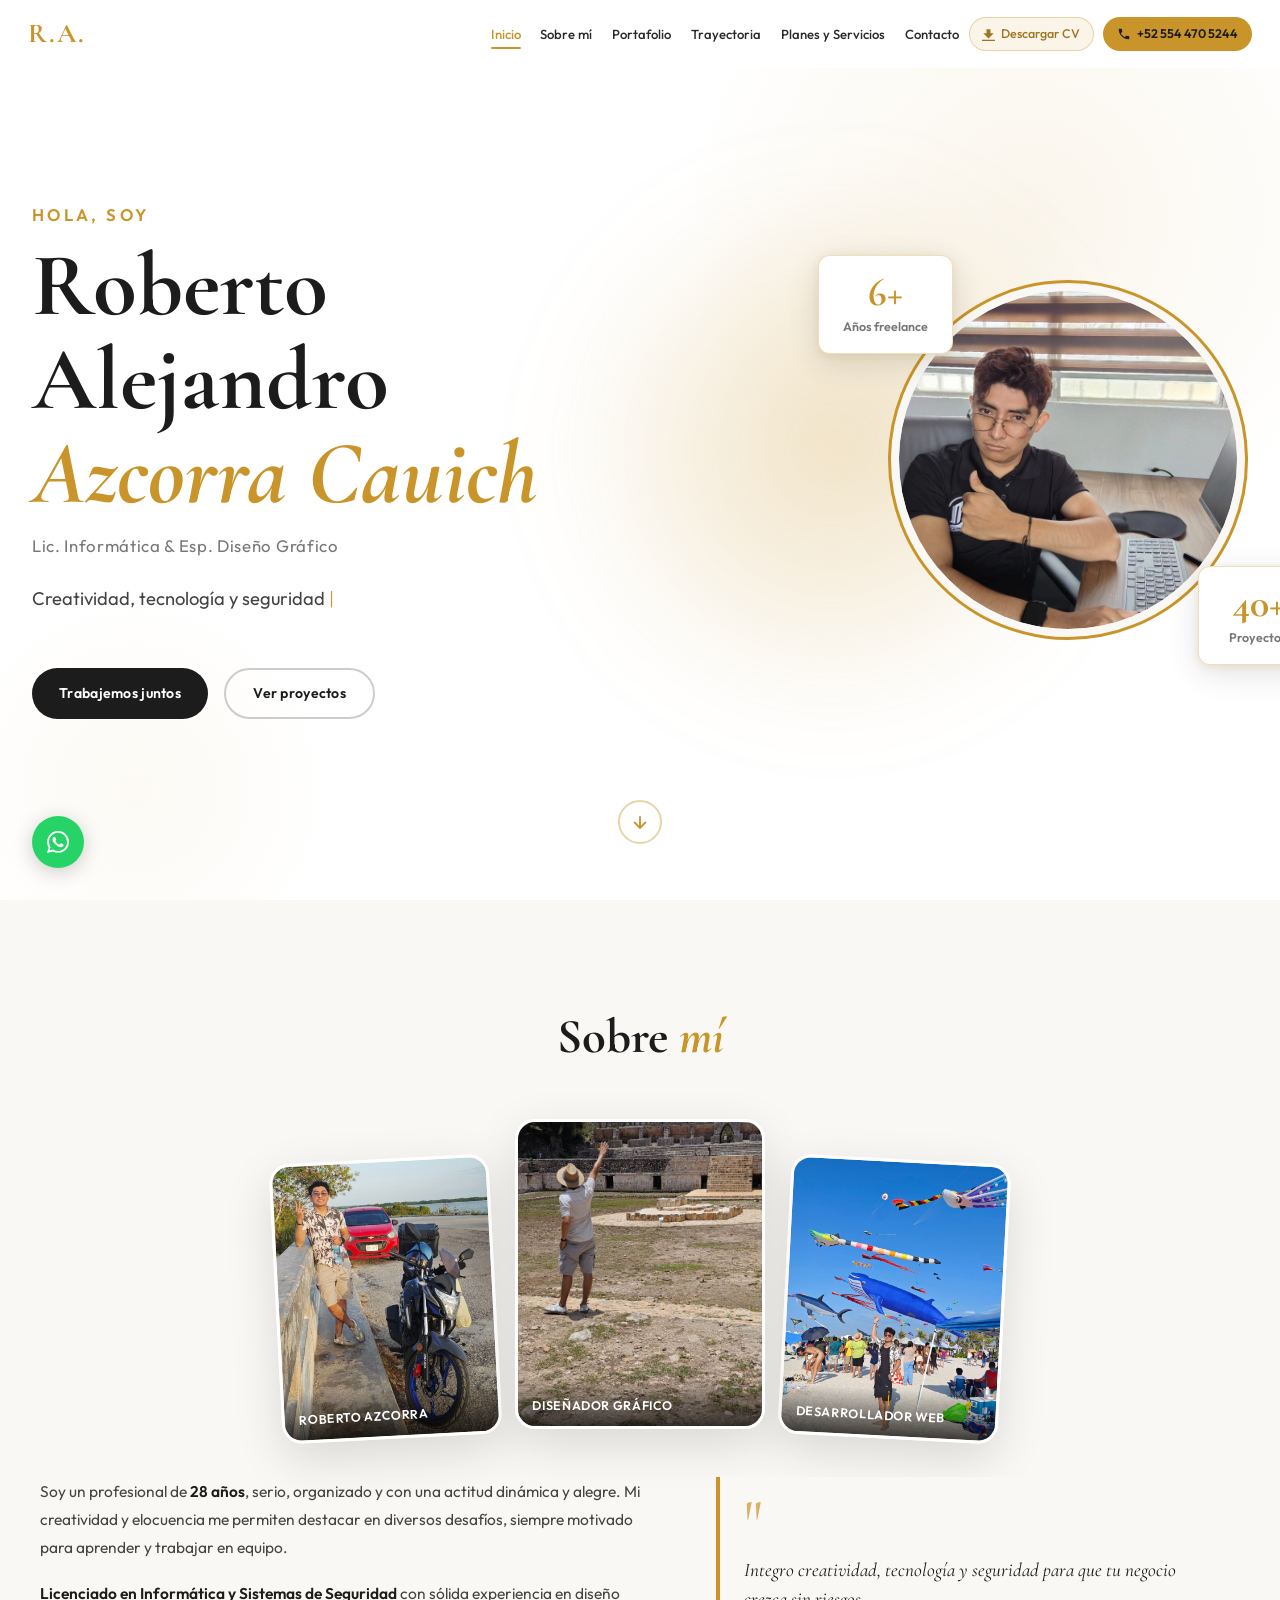
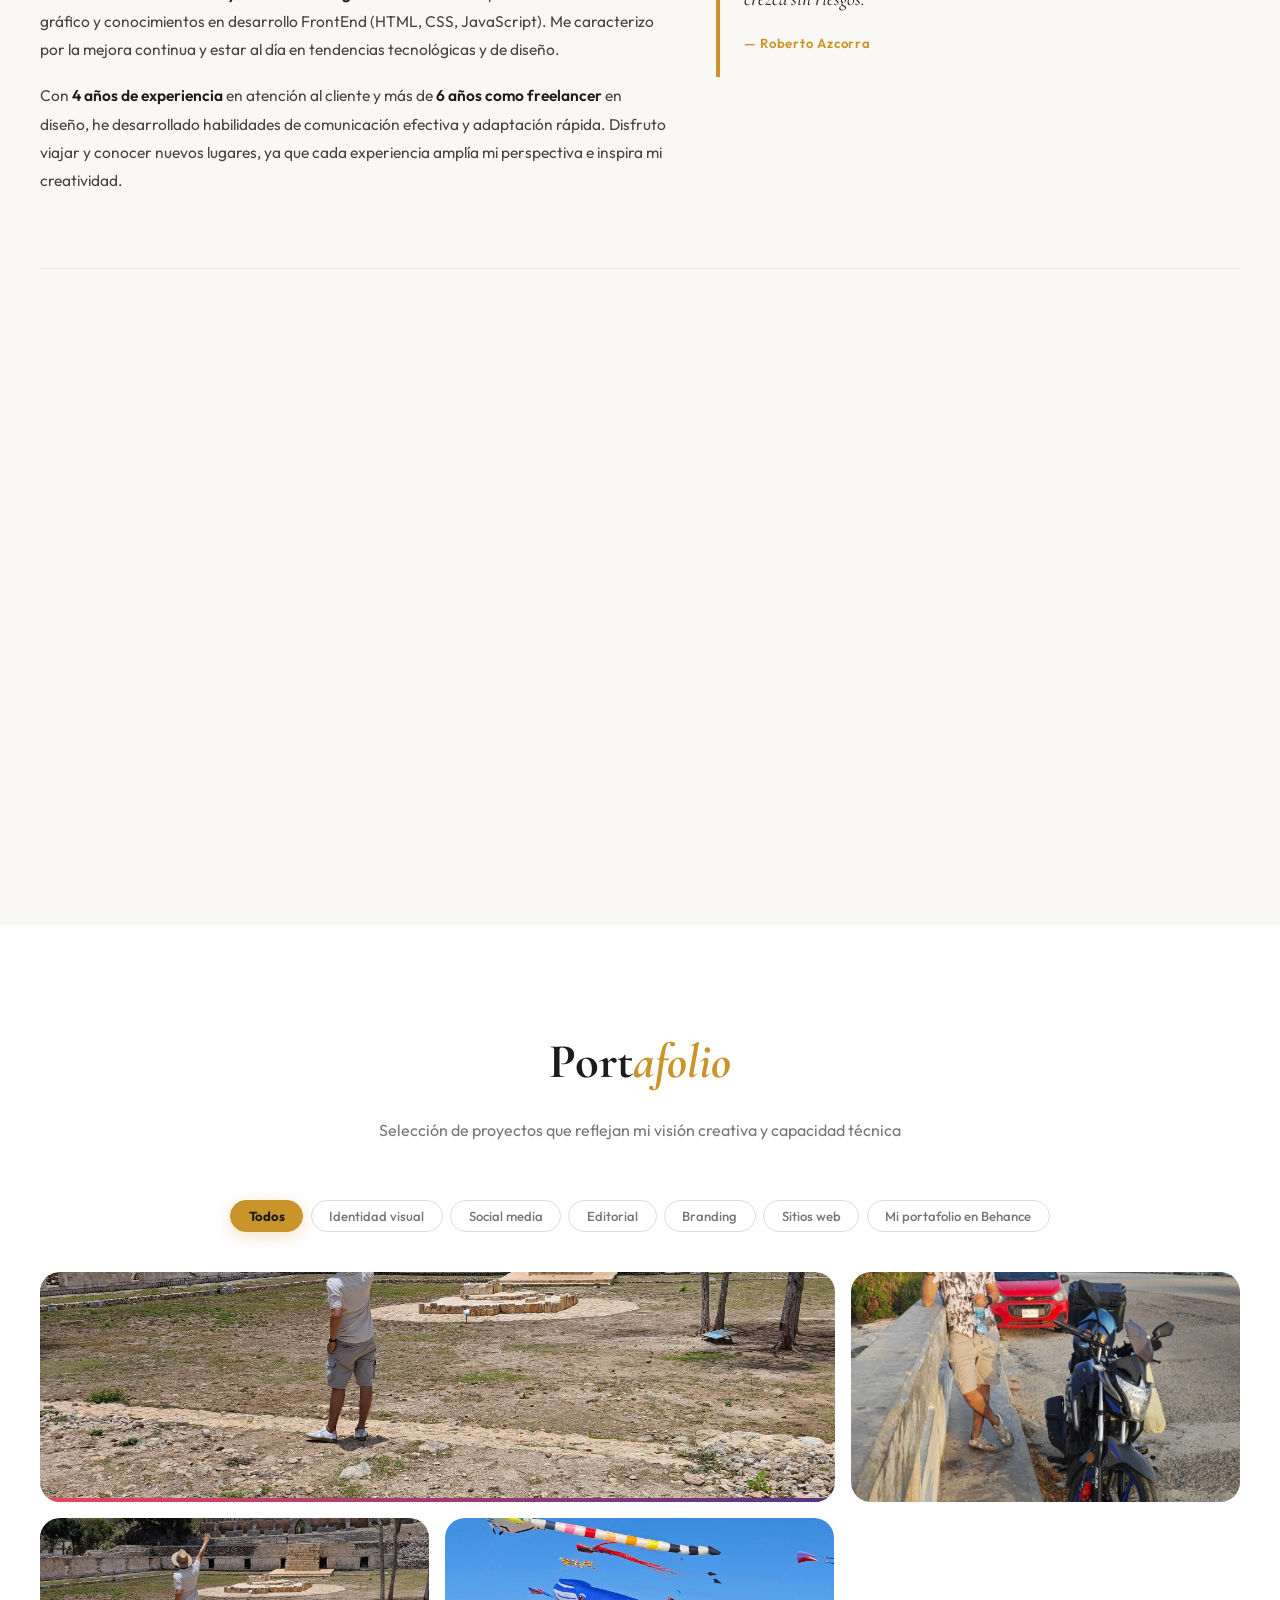
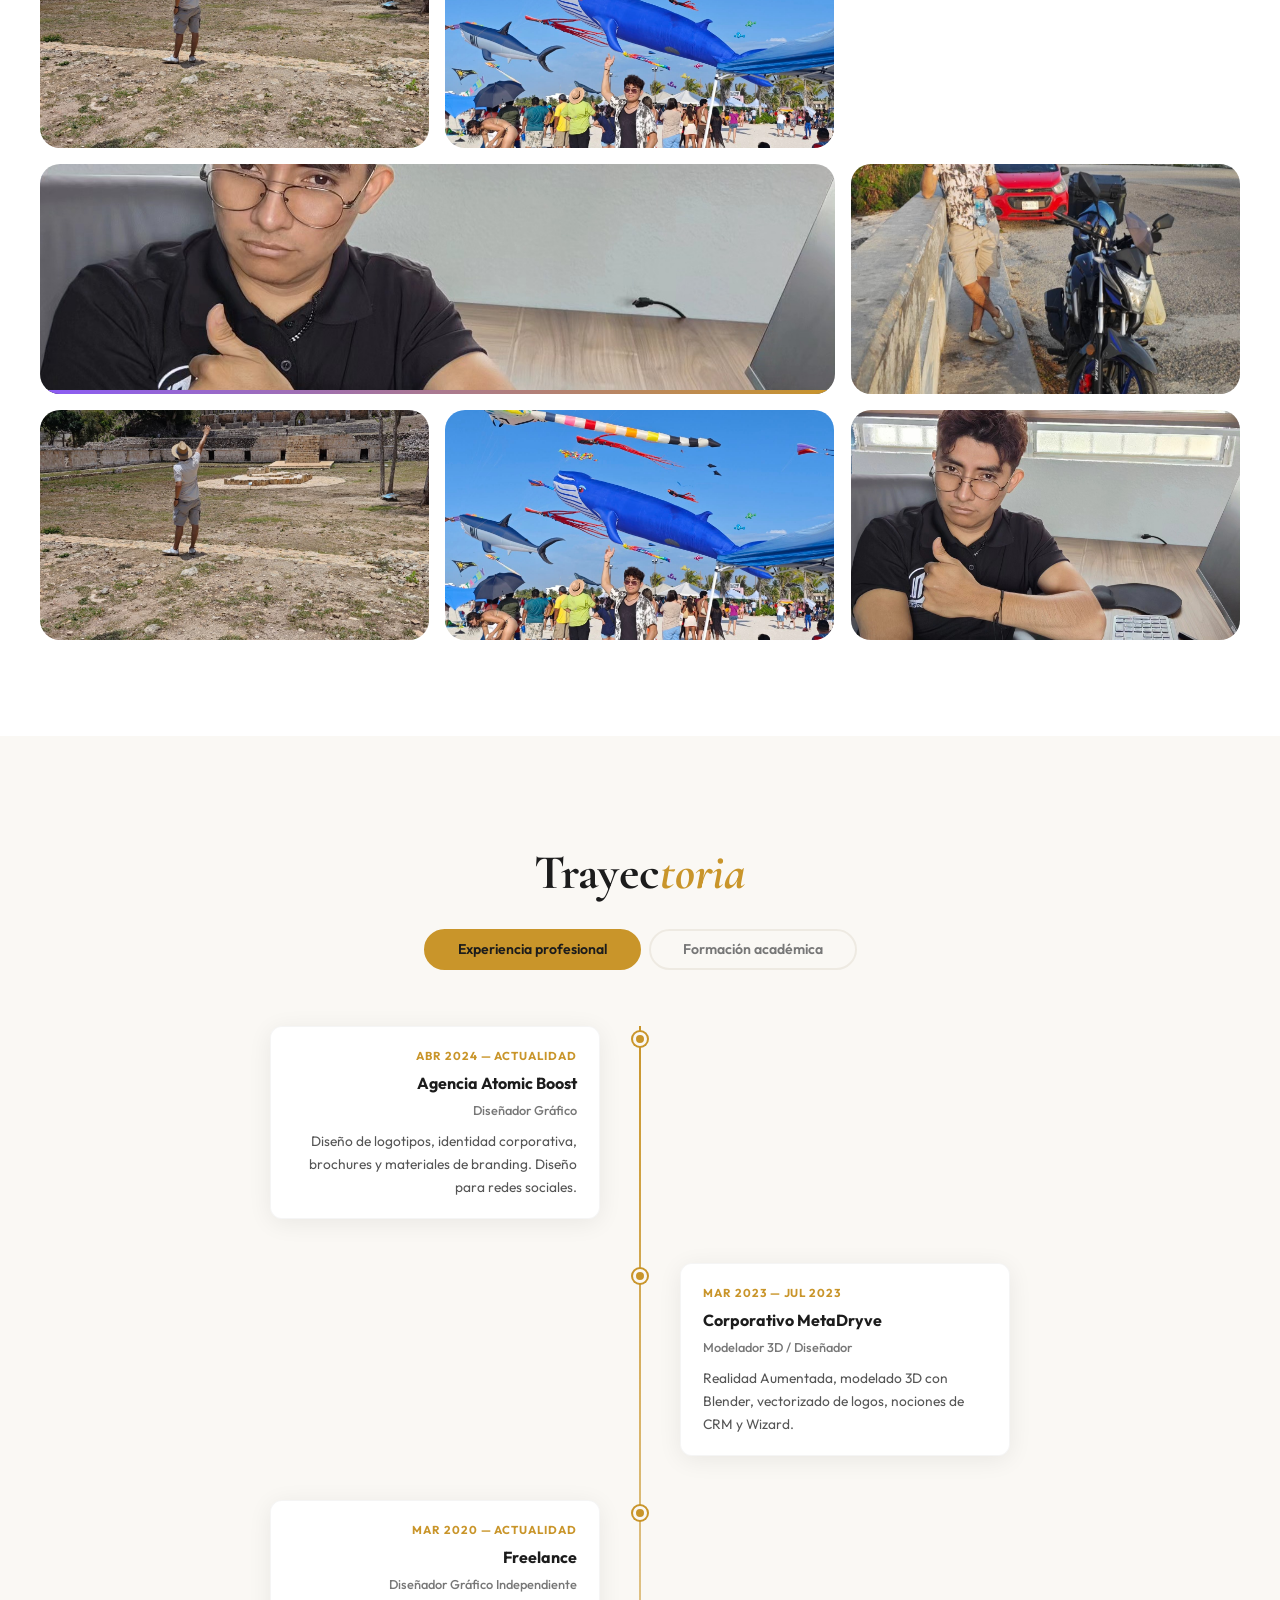
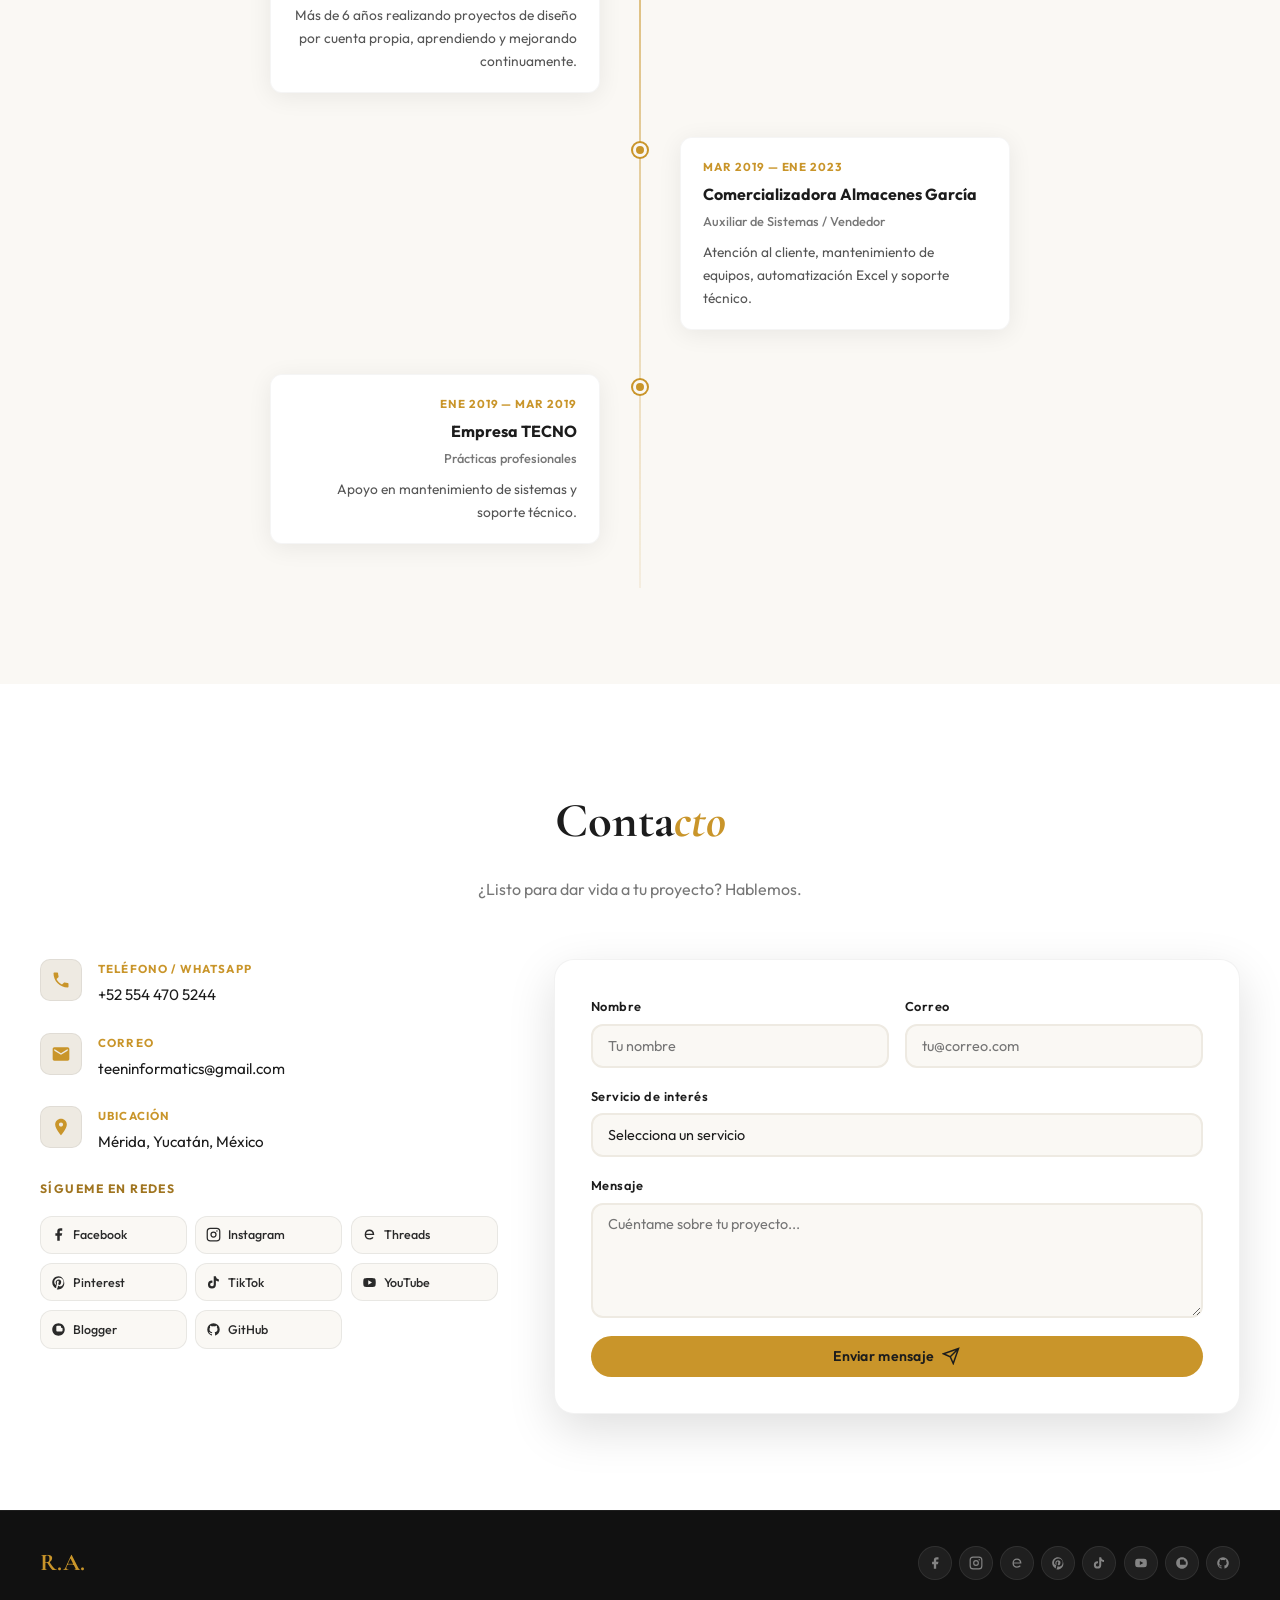
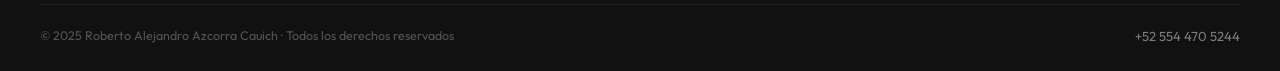
==== commit 0cd701eb: "cambios principales" ====
--- a/index.html
+++ b/index.html
@@ -68,7 +68,7 @@
   <section id="inicio" class="hero">
     <div class="hero-blob hero-blob-1"></div>
     <div class="hero-blob hero-blob-2"></div>
-    <!-- Círculo de luz neon detrás de la foto -->
+    <!-- Círculo de luz neon mostaza desenfocado detrás de la foto -->
     <div class="hero-glow"></div>
     <div class="hero-content">
       <div class="hero-text">
@@ -82,10 +82,12 @@
           <span id="typewriter"></span><span class="cursor">|</span>
         </p>
         <div class="hero-cta reveal-up">
+          <!-- Botón negro -->
           <a href="#contacto" class="btn btn-dark">Trabajemos juntos</a>
           <a href="#portafolio" class="btn btn-outline-dark">Ver proyectos</a>
         </div>
       </div>
+
       <div class="hero-image reveal-right">
         <div class="hero-ring-outer">
           <div class="hero-photo-ring">
@@ -94,6 +96,7 @@
             </div>
           </div>
         </div>
+        <!-- Cuadros flotantes más grandes y más cerca del círculo -->
         <div class="hero-stat hero-stat-1">
           <span class="stat-number">6+</span>
           <span class="stat-label">Años freelance</span>
@@ -194,6 +197,7 @@
       </div>
 
       <div class="portfolio-grid" id="portfolioGrid">
+
         <!-- Proyecto 1 -->
         <div class="pf-item pf-wide" data-category="identidad"
           data-title="Identidad Corporativa Nexus"
@@ -348,6 +352,7 @@
             <button class="pf-open" aria-label="Ver galería">Ver proyecto</button>
           </div>
         </div>
+
       </div>
     </div>
   </section>
@@ -560,7 +565,6 @@
       <button class="modal-close" id="modalClose" aria-label="Cerrar">
         <svg viewBox="0 0 24 24" fill="none" stroke="currentColor" stroke-width="2.5" width="18" height="18"><path d="M18 6L6 18M6 6l12 12"/></svg>
       </button>
-
       <div class="modal-gallery-area">
         <button class="gal-nav gal-prev" id="galleryPrev" aria-label="Anterior">
           <svg viewBox="0 0 24 24" fill="none" stroke="currentColor" stroke-width="2.5" width="20" height="20"><path d="M15 18l-6-6 6-6"/></svg>
@@ -572,9 +576,7 @@
           <svg viewBox="0 0 24 24" fill="none" stroke="currentColor" stroke-width="2.5" width="20" height="20"><path d="M9 18l6-6-6-6"/></svg>
         </button>
       </div>
-
       <div class="gal-thumbs" id="galleryThumbs"></div>
-
       <div class="modal-info">
         <div class="modal-info-top">
           <div>
--- a/styles.css
+++ b/styles.css
@@ -38,7 +38,7 @@
 input, select, textarea { -webkit-appearance: none; appearance: none; }
 
 /* ──────────────────────────────────────────────
-   PRELOADER
+   PRELOADER — FONDO BLANCO, 0.5 s
 ────────────────────────────────────────────── */
 #preloader {
   position: fixed; inset: 0; z-index: 9999;
@@ -78,7 +78,8 @@
 @keyframes preloader-fill { to { width: 100%; } }
 
 /* ──────────────────────────────────────────────
-   NAVBAR (común para index y servicios)
+   NAVBAR — Idéntico en index y servicios
+   Blanco sin scroll → oscuro con scroll
 ────────────────────────────────────────────── */
 #navbar {
   position: fixed;
@@ -87,8 +88,7 @@
   height: var(--nav-h);
   background: rgba(255,255,255,0.97);
   transition: background 0.35s ease, box-shadow 0.35s ease;
-  transform: translateZ(0);
-  will-change: transform;
+  /* Sin transform/will-change para evitar bugs de composición en móvil */
 }
 #navbar.scrolled {
   background: var(--dark);
@@ -122,6 +122,7 @@
   flex-shrink: 1;
 }
 
+/* Links — estado blanco (sin scroll) */
 .nav-link {
   position: relative;
   font-size: 0.82rem; font-weight: 500;
@@ -145,10 +146,12 @@
 .nav-link.active::after { width: 60%; }
 .nav-link.active      { color: var(--mustard); }
 
+/* Links — estado oscuro (con scroll) */
 #navbar.scrolled .nav-link         { color: rgba(255,255,255,0.82); }
 #navbar.scrolled .nav-link:hover   { color: var(--mustard-light); }
 #navbar.scrolled .nav-link.active  { color: var(--mustard); }
 
+/* Botón Descargar CV */
 .nav-cv {
   display: flex; align-items: center; gap: 0.35rem;
   background: rgba(201,149,42,0.1);
@@ -164,6 +167,7 @@
 #navbar.scrolled .nav-cv { color: var(--mustard-light) !important; background: rgba(201,149,42,0.12); }
 #navbar.scrolled .nav-cv:hover { background: var(--mustard); color: var(--dark) !important; }
 
+/* Behance (si aplica) */
 .nav-behance-outline {
   display: flex; align-items: center; gap: 0.35rem;
   background: transparent;
@@ -179,6 +183,7 @@
 #navbar.scrolled .nav-behance-outline { color: var(--mustard-light) !important; border-color: var(--mustard-light); }
 #navbar.scrolled .nav-behance-outline:hover { background: var(--mustard); color: var(--dark) !important; }
 
+/* Teléfono */
 .nav-phone {
   display: flex; align-items: center; gap: 0.4rem;
   font-size: 0.78rem; font-weight: 600;
@@ -190,6 +195,7 @@
 }
 .nav-phone:hover { background: var(--mustard-light); transform: translateY(-1px); }
 
+/* Socials en menú móvil */
 .nav-socials-mobile {
   display: none;
   align-items: center; justify-content: center; gap: 0.6rem;
@@ -206,6 +212,7 @@
 .nsm-icon svg { width: 16px; height: 16px; }
 .nsm-icon:hover { background: var(--mustard); color: var(--dark); }
 
+/* Hamburger */
 .hamburger {
   display: none; flex-direction: column; gap: 5px;
   padding: 5px; flex-shrink: 0;
@@ -220,6 +227,7 @@
 .hamburger.open span:nth-child(2) { opacity: 0; transform: scaleX(0); }
 .hamburger.open span:nth-child(3) { transform: translateY(-7px) rotate(-45deg); }
 
+/* Backdrop para cerrar el menú móvil al tocar fuera */
 #nav-backdrop {
   display: none;
   position: fixed; inset: 0; z-index: 998;
@@ -228,7 +236,7 @@
 #nav-backdrop.active { display: block; }
 
 /* ──────────────────────────────────────────────
-   HERO
+   HERO — FONDO BLANCO, TEXTO OSCURO
 ────────────────────────────────────────────── */
 .hero {
   min-height: 100vh;
@@ -252,16 +260,16 @@
   background: radial-gradient(ellipse, rgba(201,149,42,0.05) 0%, transparent 70%);
 }
 
-/* Círculo de luz neon difuminado detrás de la foto */
+/* ── LUZ NEON MOSTAZA detrás de la foto ── */
 .hero-glow {
   position: absolute;
   width: 80vmin;
   height: 80vmin;
-  max-width: 550px;
-  max-height: 550px;
-  background: radial-gradient(circle, rgba(201,149,42,0.25) 0%, rgba(201,149,42,0) 70%);
+  max-width: 560px;
+  max-height: 560px;
+  background: radial-gradient(circle, rgba(201,149,42,0.28) 0%, rgba(201,149,42,0.12) 40%, rgba(201,149,42,0) 70%);
   border-radius: 50%;
-  filter: blur(40px);
+  filter: blur(45px);
   top: 50%;
   left: 65%;
   transform: translate(-50%, -50%);
@@ -275,25 +283,30 @@
   justify-content: space-between; gap: 3rem;
   position: relative; z-index: 1;
 }
-.hero-text { flex: 1; max-width: 580px; }
+.hero-text { flex: 1; max-width: 600px; }
+
 .hero-greeting {
-  font-size: 1rem; font-weight: 600;
+  /* 1. Saludo más grande */
+  font-size: 1.05rem; font-weight: 600;
   color: var(--mustard); letter-spacing: 0.2em;
   text-transform: uppercase; margin-bottom: 0.6rem;
 }
+/* 1. Nombre MUCHO más grande */
 .hero-name {
   font-family: var(--font-display);
-  font-size: clamp(3rem, 5.5vw, 4.8rem);
+  font-size: clamp(3.6rem, 7vw, 6rem);
   font-weight: 700; color: var(--dark);
-  line-height: 1.08; margin-bottom: 0.6rem;
+  line-height: 1.05; margin-bottom: 0.65rem;
 }
 .hero-name-accent { color: var(--mustard); font-style: italic; }
+/* 1. Subtítulo ligeramente más grande */
 .hero-title {
-  font-size: 1rem; color: var(--mid);
+  font-size: 1.05rem; color: var(--mid);
   font-weight: 400; letter-spacing: 0.04em; margin-bottom: 1.5rem;
 }
+/* 1. Typewriter ligeramente más grande */
 .hero-typewriter {
-  font-size: clamp(0.95rem, 1.5vw, 1.1rem);
+  font-size: clamp(1rem, 1.6vw, 1.15rem);
   color: #444; min-height: 3rem; margin-bottom: 2.25rem; line-height: 1.65;
 }
 .cursor {
@@ -303,80 +316,21 @@
 @keyframes cursor-blink { 0%,100%{opacity:1} 50%{opacity:0} }
 .hero-cta { display: flex; gap: 1rem; flex-wrap: wrap; }
 
-/* Botón negro (Trabajemos juntos) */
-.btn-dark {
-  background: var(--dark);
-  color: var(--white);
-  border: none;
-}
-.btn-dark:hover {
-  background: #2a2a2a;
-  transform: translateY(-2px);
-  box-shadow: 0 8px 24px rgba(0,0,0,0.2);
-}
-
-/* Hero image */
+/* ── FOTO DEL HERO ── */
 .hero-image {
-  position: relative;
-  flex-shrink: 0;
-  display: flex;
-  align-items: center;
-  justify-content: center;
+  position: relative; flex-shrink: 0;
+  display: flex; align-items: center; justify-content: center;
 }
 .hero-ring-outer {
   position: relative;
-  width: 340px;
-  height: 340px;
-}
-.hero-photo-ring {
-  width: 100%; height: 100%; border-radius: 50%;
-  border: 3px solid var(--mustard);
-  padding: 8px;
-  animation: hero-float 5s ease-in-out infinite;
-  background: var(--off-white);
-  overflow: hidden;
-  box-shadow: 0 0 9px rgba(201,149,42,0.5), 0 0 16px rgba(201,149,42,0.3);
-  animation: neonPulse 2s infinite alternate, hero-float 5s ease-in-out infinite;
-}
-@keyframes hero-float {
-  0%,100% { transform: translateY(0); }
-  50%     { transform: translateY(-14px); }
-}
-@keyframes neonPulse {
-  0% {
-    box-shadow: 0 0 4px rgba(201,149,42,0.4), 0 0 8px rgba(201,149,42,0.2);
-    border-color: rgba(201,149,42,0.8);
-  }
-  100% {
-    box-shadow: 0 0 16px rgba(201,149,42,0.8), 0 0 32px rgba(201,149,42,0.5);
-    border-color: var(--mustard-light);
-  }
-}
-.hero-photo-placeholder {
-  width: 100%; height: 100%; border-radius: 50%;
-  background: linear-gradient(135deg, var(--light-gray), #e8e2d8);
-  display: flex; align-items: center; justify-content: center; overflow: hidden;
-}
-.hero-photo-ring img {
-  width: 100%; height: 100%;
-  object-fit: cover; object-position: top; border-radius: 50%;
-}
-.photo-initials {
-  font-family: var(--font-display); font-size: 5rem;
-  font-weight: 700; color: var(--mustard); opacity: 0.35;
-}
-
-/* Anillo pulsante */
-.hero-ring-outer {
-  position: relative;
-}
+  width: 360px;
+  height: 360px;
+}
+/* Anillo pulsante exterior */
 .hero-ring-outer::before {
   content: '';
   position: absolute;
-  top: -12px;
-  left: -12px;
-  right: -12px;
-  bottom: -12px;
+  top: -12px; left: -12px; right: -12px; bottom: -12px;
   border-radius: 50%;
   border: 2px solid var(--mustard-light);
   opacity: 0;
@@ -385,51 +339,79 @@
   z-index: 0;
 }
 @keyframes ringPulse {
-  0% { transform: scale(0.95); opacity: 0.7; border-width: 2px; }
-  50% { transform: scale(1.1); opacity: 0.2; border-width: 1px; }
+  0%   { transform: scale(0.95); opacity: 0.7; border-width: 2px; }
+  50%  { transform: scale(1.1);  opacity: 0.18; border-width: 1px; }
   100% { transform: scale(0.95); opacity: 0.7; border-width: 2px; }
 }
-
-/* Stats flotantes (más grandes y más cerca) */
+.hero-photo-ring {
+  width: 100%; height: 100%; border-radius: 50%;
+  border: 3px solid var(--mustard); padding: 8px;
+  background: var(--off-white); overflow: hidden;
+  /* Neon pulse en el borde del anillo */
+  animation: neonPulse 2s infinite alternate, hero-float 5s ease-in-out infinite;
+}
+@keyframes hero-float {
+  0%,100% { transform: translateY(0); }
+  50%     { transform: translateY(-14px); }
+}
+@keyframes neonPulse {
+  0%   { box-shadow: 0 0 4px rgba(201,149,42,0.4), 0 0 8px rgba(201,149,42,0.2);
+         border-color: rgba(201,149,42,0.8); }
+  100% { box-shadow: 0 0 18px rgba(201,149,42,0.85), 0 0 38px rgba(201,149,42,0.5);
+         border-color: var(--mustard-light); }
+}
+.hero-photo-placeholder {
+  width: 100%; height: 100%; border-radius: 50%;
+  background: linear-gradient(135deg, var(--light-gray), #e8e2d8);
+  display: flex; align-items: center; justify-content: center; overflow: hidden;
+}
+.hero-photo-ring img {
+  width: 100%; height: 100%;
+  object-fit: cover; object-position: top; border-radius: 50%;
+}
+.photo-initials {
+  font-family: var(--font-display); font-size: 5rem;
+  font-weight: 700; color: var(--mustard); opacity: 0.35;
+}
+
+/* 4. Cuadros flotantes MÁS GRANDES y MÁS CERCA del círculo */
 .hero-stat {
   position: absolute;
   background: var(--white);
   border-radius: var(--radius);
-  padding: 0.9rem 1.3rem;
-  box-shadow: var(--shadow-lg);
+  /* Mayor padding y tamaño mínimo */
+  padding: 1rem 1.5rem;
+  min-width: 120px;
+  box-shadow: 0 8px 32px rgba(0,0,0,0.12), 0 2px 8px rgba(201,149,42,0.15);
   text-align: center;
-  border: 1px solid rgba(201,149,42,0.25);
+  border: 1.5px solid rgba(201,149,42,0.3);
   z-index: 2;
-  backdrop-filter: blur(4px);
-  min-width: 110px;
-}
+  backdrop-filter: blur(6px);
+}
+/* Más cerca: solapan ligeramente el círculo */
 .hero-stat-1 {
-  top: -20px;
-  left: -80px;
+  top: -25px;
+  left: -70px;
   animation: hero-float 5s ease-in-out infinite;
   animation-delay: -2s;
 }
 .hero-stat-2 {
-  bottom: -20px;
-  right: -80px;
+  bottom: -25px;
+  right: -70px;
   animation: hero-float 5s ease-in-out infinite;
   animation-delay: -1s;
 }
 .stat-number {
   display: block;
   font-family: var(--font-display);
-  font-size: 2.2rem;
-  font-weight: 700;
-  color: var(--mustard);
-  line-height: 1;
+  /* Número más grande */
+  font-size: 2.5rem;
+  font-weight: 700; color: var(--mustard); line-height: 1;
 }
 .stat-label {
   display: block;
-  font-size: 0.75rem;
-  color: var(--mid);
-  font-weight: 600;
-  white-space: nowrap;
-  margin-top: 4px;
+  font-size: 0.78rem; color: var(--mid);
+  font-weight: 600; white-space: nowrap; margin-top: 4px;
 }
 
 .hero-scroll-btn {
@@ -459,6 +441,16 @@
   font-weight: 600; font-size: 0.88rem;
   letter-spacing: 0.02em; transition: var(--transition); white-space: nowrap;
 }
+/* 2. Botón "Trabajemos juntos" en negro */
+.btn-dark {
+  background: var(--dark);
+  color: var(--white);
+}
+.btn-dark:hover {
+  background: #2a2a2a;
+  transform: translateY(-2px);
+  box-shadow: 0 8px 24px rgba(0,0,0,0.22);
+}
 .btn-primary { background: var(--mustard); color: var(--dark); }
 .btn-primary:hover {
   background: var(--mustard-light); transform: translateY(-2px);
@@ -562,7 +554,7 @@
 }
 
 /* ──────────────────────────────────────────────
-   PORTAFOLIO
+   PORTAFOLIO — FONDO BLANCO
 ────────────────────────────────────────────── */
 #portafolio.section-dark {
   background: var(--white);
@@ -625,12 +617,19 @@
   transition: transform 0.55s ease;
   position: relative; overflow: hidden;
 }
-.pf-item:hover .pf-thumb { transform: scale(1.06); }
 .pf-thumb img {
+  position: absolute; inset: 0;
   width: 100%; height: 100%;
-  object-fit: cover;
-}
-.pf-thumb-accent { position: absolute; bottom: 0; left: 0; right: 0; height: 4px; }
+  object-fit: cover; object-position: center;
+  transition: transform 0.55s ease;
+}
+.pf-item:hover .pf-thumb img { transform: scale(1.06); }
+.pf-glyph {
+  font-size: 3.5rem; color: rgba(255,255,255,0.14);
+  transition: var(--transition); position: relative; z-index: 1;
+}
+.pf-item:hover .pf-glyph { color: rgba(255,255,255,0.28); transform: scale(1.15) rotate(8deg); }
+.pf-thumb-accent { position: absolute; bottom: 0; left: 0; right: 0; height: 4px; z-index: 2; }
 
 .pf-overlay {
   position: absolute; inset: 0;
@@ -638,6 +637,7 @@
   display: flex; flex-direction: column;
   justify-content: flex-end; padding: 1.4rem 1.6rem;
   opacity: 0; transition: opacity 0.3s ease;
+  z-index: 3;
 }
 .pf-item:hover .pf-overlay { opacity: 1; }
 .pf-cat-tag {
@@ -698,7 +698,7 @@
 .timeline-content p:last-child { font-size: 0.86rem; color: #555; line-height: 1.65; margin: 0; }
 
 /* ──────────────────────────────────────────────
-   CONTACTO
+   CONTACTO — FONDO BLANCO
 ────────────────────────────────────────────── */
 #contacto.section-dark {
   background: var(--white);
@@ -810,7 +810,7 @@
 .footer-phone:hover { color: var(--mustard); }
 
 /* ──────────────────────────────────────────────
-   MODAL PORTAFOLIO
+   MODAL PORTAFOLIO + GALERÍA
 ────────────────────────────────────────────── */
 .modal-overlay {
   position: fixed; inset: 0; z-index: 2000;
@@ -924,9 +924,11 @@
 ────────────────────────────────────────────── */
 @media (max-width: 1100px) {
   .hero-content { gap: 2rem; }
-  .hero-ring-outer { width: 290px; height: 290px; }
-  .hero-stat-1 { left: -70px; top: -15px; }
-  .hero-stat-2 { right: -70px; bottom: -15px; }
+  .hero-ring-outer { width: 300px; height: 300px; }
+  /* 5. Stats más cerca en tablet */
+  .hero-stat-1 { left: -60px; top: -15px; }
+  .hero-stat-2 { right: -60px; bottom: -15px; }
+  /* 3. Glow adaptado */
   .hero-glow { left: 62%; width: 75vmin; height: 75vmin; }
   .skills-columns { gap: 2rem; }
   .skill-item { grid-template-columns: 130px 1fr 36px; }
@@ -950,17 +952,20 @@
   .timeline-item:nth-child(even) .timeline-dot { left: 9px; right: auto; }
   .about-bio-row { grid-template-columns: 1fr; gap: 2rem; }
   .about-quote { position: static; }
-  .hero-stat-1 { left: -40px; }
-  .hero-stat-2 { right: -40px; }
+  /* 5. Stats en tablet 900 */
+  .hero-stat-1 { left: -35px; }
+  .hero-stat-2 { right: -35px; }
   .hero-glow { left: 58%; width: 70vmin; height: 70vmin; }
 }
 
 /* ──────────────────────────────────────────────
-   RESPONSIVE — MOBILE 768px (CORREGIDO)
+   RESPONSIVE — MOBILE 768px
+   Nav idéntico al de servicios.html
 ────────────────────────────────────────────── */
 @media (max-width: 768px) {
   :root { --nav-h: 60px; }
 
+  /* ── NAV MÓVIL — igual que servicios ── */
   #navbar {
     transform: none !important;
     will-change: auto !important;
@@ -974,7 +979,7 @@
 
   .nav-menu {
     position: fixed;
-    top: 60px;
+    top: 60px;       /* valor hardcodeado = --nav-h en móvil */
     left: 0; right: 0;
     background: var(--dark);
     flex-direction: column; align-items: flex-start;
@@ -1011,17 +1016,22 @@
   }
   .nav-socials-mobile { display: flex; width: 100%; }
   .nav-phone { display: none; }
-
   .hamburger { display: flex; margin-left: auto; }
 
+  /* ── HERO MÓVIL ── */
   .hero { padding: calc(var(--nav-h) + 1.5rem) 1.25rem 5rem; }
   .hero-content { flex-direction: column-reverse; text-align: center; gap: 1.5rem; }
   .hero-text { max-width: 100%; }
   .hero-cta { justify-content: center; }
 
+  /* 1. Nombre en móvil: más grande */
+  .hero-name { font-size: clamp(2.8rem, 9vw, 4.2rem); }
+
+  /* 5. Foto 80% del ancho */
   .hero-image { flex-direction: column; align-items: center; gap: 1rem; }
   .hero-ring-outer { width: min(80vw, 320px); height: min(80vw, 320px); }
 
+  /* 5. Stats en móvil: debajo del círculo (JS los reubica) */
   .hero-stat {
     position: static !important;
     animation: none !important;
@@ -1029,11 +1039,12 @@
     display: inline-flex;
     align-items: center;
     gap: 0.5rem;
-    padding: 0.55rem 1rem;
+    padding: 0.65rem 1.2rem;
     min-width: auto;
   }
   .hero-stats-row { display: flex; gap: 0.75rem; justify-content: center; flex-wrap: wrap; }
 
+  /* 3. Glow centrado en móvil */
   .hero-glow {
     width: 70vmin;
     height: 70vmin;
@@ -1042,6 +1053,7 @@
     filter: blur(30px);
   }
 
+  /* Flecha scroll siempre visible en primer viewport */
   .hero-scroll-btn {
     top: calc(100vh - 88px);
     bottom: auto;
@@ -1075,8 +1087,13 @@
 @media (max-width: 480px) {
   .section { padding: 4rem 1.25rem; }
   .hero { padding: calc(var(--nav-h) + 1rem) 1.25rem 4rem; }
+  /* 5. Foto exactamente 80vw en pantallas pequeñas */
   .hero-ring-outer { width: 80vw; height: 80vw; }
+  /* 1. Nombre adaptado */
+  .hero-name { font-size: clamp(2.5rem, 10vw, 3.8rem); }
+  /* Flecha scroll */
   .hero-scroll-btn { top: calc(100vh - 75px); bottom: auto; }
+  /* 3. Glow en móvil pequeño */
   .hero-glow { width: 85vmin; height: 85vmin; filter: blur(25px); }
 
   .about-photos-row { gap: 0.5rem; }
